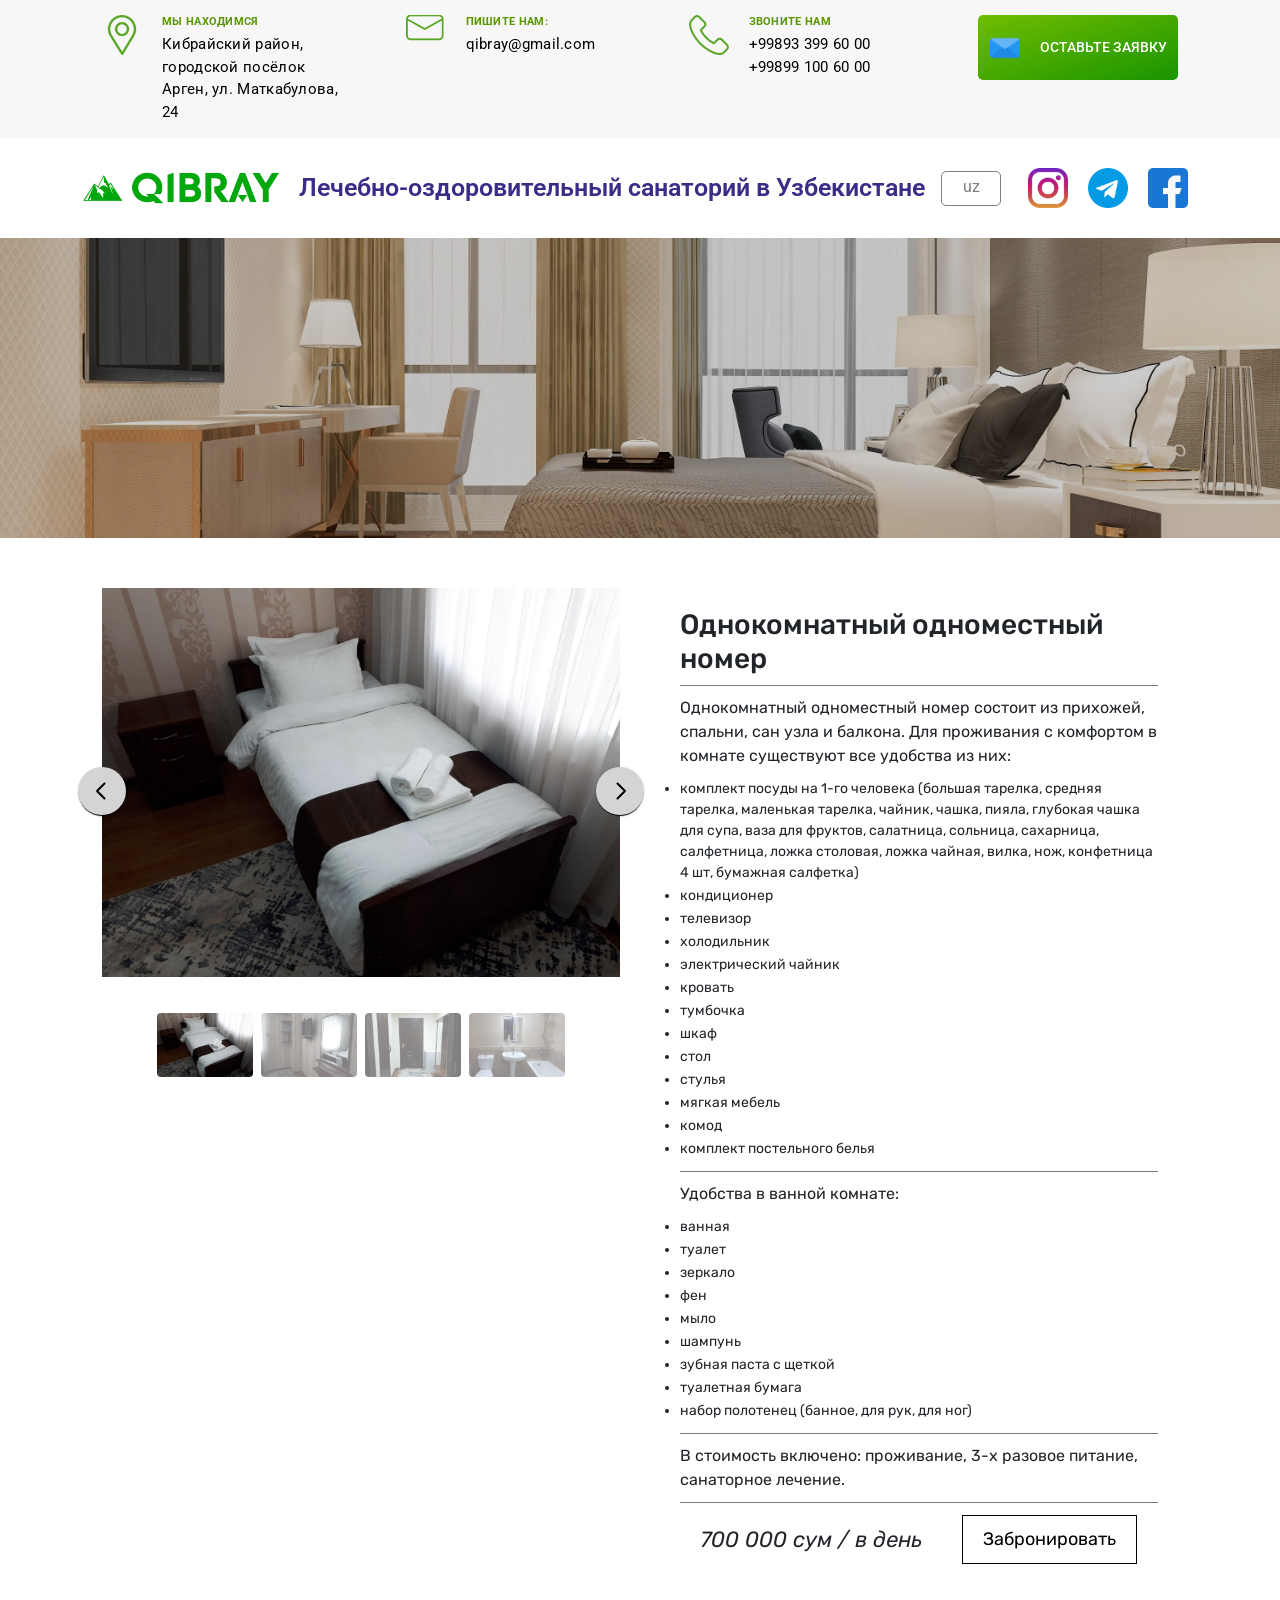
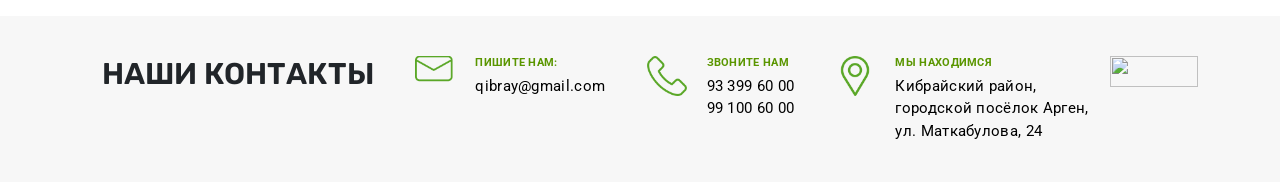
==== html/1lux.html @ 3b9d738e "initial commit" ====
<!DOCTYPE html>
<html lang="ru">

<head>
    <meta charset="UTF-8">
    <!-- <meta name="theme-color" content="#1e1043"> -->
    <meta name="theme-color" content="#201F1F">
    <meta name="msapplication-navbutton-color" content="#201F1F">
    <meta name="apple-mobile-web-app-status-bar-style" content="#201F1F">
    <meta name="viewport" content="width=device-width, initial-scale=1.0">
    <meta content="QIBRAy, Санаторий">
    <link rel="shortcut icon" href="img/logotitle1.png" />
    <title>Номера санатория</title>
    <!-- ===========CCЫЛКИ================= -->
    <script src="https://cdn.jsdelivr.net/npm/js-cookie@2/src/js.cookie.min.js"></script>
    <link href="https://cdn.jsdelivr.net/npm/bootstrap@5.0.2/dist/css/bootstrap.min.css" rel="stylesheet"
        integrity="sha384-EVSTQN3/azprG1Anm3QDgpJLIm9Nao0Yz1ztcQTwFspd3yD65VohhpuuCOmLASjC" crossorigin="anonymous">
    <link rel="stylesheet" href="https://unpkg.com/swiper/swiper-bundle.css" />
    <link rel="stylesheet" href="https://unpkg.com/swiper/swiper-bundle.min.css" />

    <script src="https://unpkg.com/swiper/swiper-bundle.js"></script>
    <script src="https://unpkg.com/swiper/swiper-bundle.min.js"></script>
    <!-- ===========ШРИФТЫ================= -->
    <link rel="preconnect" href="https://fonts.googleapis.com">
    <link rel="preconnect" href="https://fonts.gstatic.com" crossorigin>
    <link href="https://fonts.googleapis.com/css2?family=Roboto:wght@500&display=swap" rel="stylesheet">
    <!-- font-family: 'Roboto', sans-serif; -->
    <link rel="preconnect" href="https://fonts.googleapis.com">
    <link rel="preconnect" href="https://fonts.gstatic.com" crossorigin>
    <link href="https://fonts.googleapis.com/css2?family=Lobster&display=swap" rel="stylesheet">
    <!-- font-family: 'Lobster', cursive; -->
    <link rel="preconnect" href="https://fonts.googleapis.com">
    <link rel="preconnect" href="https://fonts.gstatic.com" crossorigin>
    <link href="https://fonts.googleapis.com/css2?family=Source+Sans+Pro:wght@600&display=swap" rel="stylesheet">
    <!-- font-family: 'Source Sans Pro', sans-serif; -->
    <link rel="preconnect" href="https://fonts.googleapis.com">
    <link rel="preconnect" href="https://fonts.gstatic.com" crossorigin>
    <link href="https://fonts.googleapis.com/css2?family=Rubik:wght@400&display=swap" rel="stylesheet">
    <!-- font-family: 'Rubik', sans-serif; -->
    <link rel="preconnect" href="https://fonts.googleapis.com">
    <link rel="preconnect" href="https://fonts.gstatic.com" crossorigin>
    <link href="https://fonts.googleapis.com/css2?family=Montserrat:wght@300;400;500;600;700;800;900&display=swap"
        rel="stylesheet">
    <!-- font-family: 'Montserrat', sans-serif; -->
    <!-- ============================================== -->
    <link rel="stylesheet" href="https://cdn.jsdelivr.net/npm/@fancyapps/ui/dist/fancybox.css" />

    <link rel="stylesheet" href="css/style-min.css">
    <link rel="stylesheet" href="css/menu.css">
    <!-- <link rel="stylesheet" href="css/animate.css"> -->

    <script defer src="js/jquery-3.2.1.min.js"></script>
    <script defer src="js/script.js"></script>
    <script src="https://cdn.jsdelivr.net/npm/@fancyapps/ui@4.0/dist/fancybox.umd.js"></script>

    <script src="js/wow.min.js"></script>
    <script>
        new WOW({
            mobile: false,       // default
        }).init();
    </script>
</head>

<body>

    <div class="header">
        <content>
            <input id="hamburger" class="hamburger" type="checkbox" />
            <label class="hamburger" for="hamburger">
                <i></i>
                <text>
                    <close>close</close>
                    <open>Меню</open>
                </text>
            </label>

            <div class="drawer-list">
                <ul>
                    <li><a class="social_ico" href="#"><img src="img/soc1.png" alt="">INSTAGRAM </a></li>
                    <li><a class="social_ico" href="#"><img src="img/soc2.png" alt="">TELEGRAM </a></li>
                    <li><a class="social_ico" href="#"><img src="img/soc3.png" alt="">FACEBOOK </a></li>
                </ul>
            </div>
        </content>
    </div>

    <header>
        <div class="header_info">
            <div class="container">
                <div class="hid col-3">
                    <div class="hid_icon"><img src="img/placeholder (1).png" alt=""></div>
                    <div class="hid_text">
                        <h3>МЫ НАХОДИМСЯ</h3>
                        <p>Кибрайский район, городской посёлок Арген, ул. Маткабулова, 24
                        </p>
                    </div>
                </div>
                <div class="hid col-3">
                    <div class="hid_icon"><img src="img/letter.png" alt=""></div>
                    <div class="hid_text">
                        <h3>
                            ПИШИТЕ НАМ:</h3>
                        <p>qibray@gmail.com
                        </p>
                    </div>
                </div>
                <div class="hid col-3">
                    <div class="hid_icon"><img src="img/telephone.png" alt=""></div>
                    <div class="hid_text">
                        <h3>звоните НАМ</h3>

                        <p>
                            +99893 399 60 00 <br>
                            +99899 100 60 00
                        </p>
                    </div>
                </div>
                <div class="hid col-3">
                    <a href="#about">
                        <div class="hid_icon"><img src="img/email.png" alt=""></div>
                        <h3>Оставьте заявку</h3>
                    </a>
                </div>

            </div>
        </div>
        <nav class="header_nav">
            <div class="container">
                <div class="logo"><img src="img/logo.png" alt=""></div>
                <h3 class="menu_h3">Лечебно-оздоровительный санаторий в Узбекистане</h3>
                <a href="#" class="lang">uz</a>
                <div class="nav_media">
                    <a href="#" class="nav_icon"><img src="img/soc1.png" alt=""></a>
                    <a href="#" class="nav_icon"><img src="img/soc2.png" alt=""></a>
                    <a href="#" class="nav_icon"><img src="img/soc3.png" alt=""></a>
                </div>
            </div>


            <!-- <div class="social-media">
                    <a class="social" href="#"><img title="INSTAGRAM" src="img/soc1.png" alt=""></a>
                    <a class="social" href="#"><img title="FACEBOOK" src="img/soc2.png" alt=""></a>
                    <a class="social" href="#"><img title="TELEGRAM" src="img/soc3.png" alt=""></a>
                </div> -->


        </nav>

    </header>
    <main>
        <section>
            <div class="nomera_banner" style="background: url(img/nomera_banner.jpg) 50% 50% / cover;"></div>
        </section>

        <section class="nomera">
            <div class="container">
                <div class="nomer">
                    <div class="nomer_carousel" style="position:sticky; top: 20px;">
                        <div id="mainCarousel" class="carousel w-10/12 max-w-5xl mx-auto">
                            <div class="carousel__slide" data-src="img/1plux.png" data-fancybox="gallery"
                                data-caption="">
                                <img src="img/1plux.png" />
                            </div>
                            <div class="carousel__slide" data-src="img/2plux.jpg" data-fancybox="gallery"
                                data-caption="">
                                <img src="img/2plux.jpg" />
                            </div>
                            <div class="carousel__slide" data-src="img/3plux.jpg" data-fancybox="gallery"
                                data-caption="">
                                <img src="img/3plux.jpg" />
                            </div>
                            <div class="carousel__slide" data-src="img/4plux.jpg" data-fancybox="gallery"
                                data-caption="">
                                <img src="img/4plux.jpg" />
                            </div>
                        </div>

                        <div id="thumbCarousel" class="carousel max-w-xl mx-auto">
                            <div class="carousel__slide">
                                <img class="panzoom__content" src="img/1plux.png" />
                            </div>
                            <div class="carousel__slide">
                                <img class="panzoom__content" src="img/2plux.jpg" />
                            </div>
                            <div class="carousel__slide">
                                <img class="panzoom__content" src="img/3plux.jpg" />
                            </div>
                            <div class="carousel__slide">
                                <img class="panzoom__content" src="img/4plux.jpg" />
                            </div>
                        </div>
                    </div>
                    <div class="nomer_text">
                        <h3>Однокомнатный одноместный номер</h3>
                        <div class="nomer_line"></div>
                        <p>Однокомнатный одноместный номер состоит из прихожей, спальни, сан узла и балкона.
                            Для проживания с комфортом в комнате существуют все удобства из них:</p>
                        <ul>
                            <li>комплект посуды на 1-го человека (большая тарелка, средняя тарелка, маленькая тарелка,
                                чайник, чашка, пияла, глубокая чашка для супа, ваза для фруктов, салатница, сольница,
                                сахарница, салфетница, ложка столовая, ложка чайная, вилка, нож, конфетница 4 шт,
                                бумажная салфетка)</li>
                            <li>кондиционер</li>
                            <li>телевизор </li>
                            <li>холодильник </li>
                            <li>электрический чайник </li>
                            <li>кровать</li>
                            <li>тумбочка</li>
                            <li>шкаф </li>
                            <li>стол</li>
                            <li>стулья</li>
                            <li>мягкая мебель</li>
                            <li>комод</li>
                            <li>комплект постельного белья</li>
                        </ul>
                        <div class="nomer_line"></div>
                        <p>Удобства в ванной комнате:</p>
                        <ul>
                            <li>ванная </li>
                            <li>туалет </li>
                            <li>зеркало </li>
                            <li>фен</li>
                            <li>мыло </li>
                            <li>шампунь </li>
                            <li>зубная паста с щеткой</li>
                            <li>туалетная бумага </li>
                            <li>набор полотенец (банное, для рук, для ног)</li>
                        </ul>
                        <div class="nomer_line"></div>
                        <p>В стоимость включено: проживание, 3-х разовое питание, санаторное лечение.</p>
                        <div class="nomer_line"></div>

                        <div class="price">
                            <div class="price_list">700 000 сум / в день</div>
                            <div class="reserve">
                                <a href="#" class="btn_reserve">Забронировать</a>
                            </div>
                        </div>
                    </div>
                </div>


            </div>
        </section>


        <div class="footer_info">
            <div class="container">
                <div class="hid ">
                    <h2>НАШИ
                        КОНТАКТЫ</h2>
                </div>
                <div class="hid ">
                    <div class="hid_icon"><img src="img/letter.png" alt=""></div>
                    <div class="hid_text">
                        <h3>
                            ПИШИТЕ НАМ:</h3>
                        <p>qibray@gmail.com
                        </p>
                    </div>
                </div>
                <div class="hid ">
                    <div class="hid_icon"><img src="img/telephone.png" alt=""></div>
                    <div class="hid_text">
                        <h3>звоните НАМ</h3>

                        <p>
                            93 399 60 00 <br>
                            99 100 60 00
                        </p>
                    </div>
                </div>
                <div class="hid ">
                    <div class="hid_icon"><img src="img/placeholder (1).png" alt=""></div>
                    <div class="hid_text">
                        <h3>МЫ НАХОДИМСЯ</h3>
                        <p>Кибрайский район, <br> городской посёлок Арген, <br> ул. Маткабулова, 24
                        </p>
                    </div>
                </div>
                <!--LiveInternet counter--><a href="https://www.liveinternet.ru/click" target="_blank"><img
                        id="licnt54A3" width="88" height="31" style="border:0"
                        title="LiveInternet: показано число просмотров за 24 часа, посетителей за 24 часа и за сегодня"
                        src="[data-uri]"
                        alt="" /></a>
                <script>(function (d, s) {
                        d.getElementById("licnt54A3").src =
                            "https://counter.yadro.ru/hit?t15.6;r" + escape(d.referrer) +
                            ((typeof (s) == "undefined") ? "" : ";s" + s.width + "*" + s.height + "*" +
                                (s.colorDepth ? s.colorDepth : s.pixelDepth)) + ";u" + escape(d.URL) +
                            ";h" + escape(d.title.substring(0, 150)) + ";" + Math.random()
                    })
                        (document, screen)</script>
                <!--/LiveInternet-->


            </div>
        </div>




    </main>



    <!-- ============================================== -->


    <script src="https://ajax.googleapis.com/ajax/libs/jquery/1.11.0/jquery.min.js"></script>
    <script src="js/parallax.min.js"></script>

    <script src="https://code.jquery.com/jquery-3.2.1.slim.min.js"
        integrity="sha384-KJ3o2DKtIkvYIK3UENzmM7KCkRr/rE9/Qpg6aAZGJwFDMVNA/GpGFF93hXpG5KkN"
        crossorigin="anonymous"></script>
    <script src="https://cdn.jsdelivr.net/npm/bootstrap@5.0.2/dist/js/bootstrap.bundle.min.js"
        integrity="sha384-MrcW6ZMFYlzcLA8Nl+NtUVF0sA7MsXsP1UyJoMp4YLEuNSfAP+JcXn/tWtIaxVXM"
        crossorigin="anonymous"></script>



</body>

</html>
</body>

</html>
---- html/css/style-min.css ----
*{margin:0;padding:0;-webkit-box-sizing:border-box!important;box-sizing:border-box!important}html::-webkit-scrollbar{width:7px;background-color:#000}html::-webkit-scrollbar-thumb{border-radius:10px;background-color:#fff}h1,h2,h3,h4,h5,p{margin-bottom:0}body{background-attachment:fixed}.parallax-window{background:0 0}.hamburger,.menu{color:#000!important}.hamburger__label::before{background:#000!important}.bg-light,.navbar-light{background:0 0!important}.menu__link:hover{color:#ffe600;text-decoration:none}.header{display:none}header .header_info{padding:15px 0;background:rgba(206,206,206,.171)}header .header_info .container{display:-webkit-box;display:-ms-flexbox;display:flex;-webkit-box-pack:justify;-ms-flex-pack:justify;justify-content:space-between;-webkit-box-align:start;-ms-flex-align:start;align-items:flex-start}header .header_info .container .hid{-webkit-box-align:start;-ms-flex-align:start;align-items:flex-start;padding:0 20px}header .header_info .container .hid .hid_icon,header .header_info .container .hid a .hid_icon{margin-right:20px}header .header_info .container .hid .hid_icon img{width:40px;height:40px}header .header_info .container .hid,header .header_info .container .hid .hid_text,header .header_info .container .hid a{display:-webkit-box;display:-ms-flexbox;display:flex;-webkit-box-pack:center;-ms-flex-pack:center;justify-content:center}header .header_info .container .hid .hid_text{-webkit-box-align:start;-ms-flex-align:start;align-items:flex-start;-webkit-box-orient:vertical;-webkit-box-direction:normal;-ms-flex-direction:column;flex-direction:column}header .header_info .container .hid .hid_text h3{font-family:'Roboto',sans-serif;color:#5a9600;letter-spacing:.3px;text-transform:uppercase;font-size:11px;font-weight:700;margin-bottom:5px}header .header_info .container .hid .hid_text p{font-family:'Roboto',sans-serif;color:#000;letter-spacing:.3px;font-size:15px;font-weight:400}header .header_info .container .hid a{height:65px;width:200px;background:-webkit-gradient(linear,left top,right bottom,from(#71bd00),to(#199400));background:-o-linear-gradient(top left,#71bd00 0,#199400 100%);background:linear-gradient(to bottom right,#71bd00 0,#199400 100%);text-decoration:none;border-radius:5px;-webkit-box-align:center;-ms-flex-align:center;align-items:center}.footer_info .container .hid a .hid_icon img,header .header_info .container .hid a .hid_icon img{width:30px;height:30px}.footer_info .container .hid a h3,header .header_info .container .hid a h3{font-size:14px;color:#fff;font-family:'Roboto',sans-serif;text-transform:uppercase}.numbers .container .numbers_div .num_left .num_item .num_body a:hover,header .header_info .container .hid a:hover{background:-webkit-gradient(linear,left top,right bottom,from(#199400),to(#71bd00));background:-o-linear-gradient(top left,#199400 0,#71bd00 100%);background:linear-gradient(to bottom right,#199400 0,#71bd00 100%)}header .header_info .container .hid:last-child{display:-webkit-box;display:-ms-flexbox;display:flex;-webkit-box-pack:end;-ms-flex-pack:end;justify-content:flex-end;-webkit-box-align:center;-ms-flex-align:center;align-items:center}header .header_nav{padding:10px;width:100%}header .header_nav .container{display:-webkit-box;display:-ms-flexbox;display:flex;-webkit-box-pack:justify;-ms-flex-pack:justify;justify-content:space-between;-webkit-box-align:center;-ms-flex-align:center;align-items:center;-ms-flex-wrap:wrap;flex-wrap:wrap}header .header_nav .container .lang{text-decoration:none;width:60px;padding-bottom:2px;height:35px;text-align:center;border:1px #7f7f7f solid;border-radius:5px;color:#7f7f7f;font-family:'Roboto',sans-serif;font-size:16px;-webkit-transition:.3s;-o-transition:.3s;transition:.3s}header .header_nav .container .lang:hover{background:#7f7f7f;color:#fff}header .header_nav .container .lang,header .header_nav .logo,header .header_nav .nav_media{display:-webkit-box;display:-ms-flexbox;display:flex;-webkit-box-pack:center;-ms-flex-pack:center;justify-content:center;-webkit-box-align:center;-ms-flex-align:center;align-items:center}header .header_nav .logo img{width:200px;height:80px}header .header_nav h3{font-family:'Roboto',sans-serif;font-weight:600;font-size:25px;color:#392d88;text-align:center}header .header_nav .nav_media .nav_icon{margin-left:10px;margin-right:10px}header .header_nav .nav_media .nav_icon img{width:40px!important;height:40px!important}header .header_nav .social-media{margin-right:80px}header .header_nav .social-media .social img{width:40px;height:40px;margin-left:10px;margin-right:10px}.line1{width:100px;height:10px;background:#fff;margin-bottom:20px}.body1,.body1 .body1_left .body1_dark{display:-webkit-box;display:-ms-flexbox;display:flex}.body1,.body1 .body1_left{-ms-flex-wrap:wrap;flex-wrap:wrap}.body1{-webkit-box-align:center;-ms-flex-align:center;align-items:center;height:500px}.body1 .body1_left{background:url(../img/oziel-gomez-b7TDOdBVewY-unsplash-min-scaled.jpg) 0 0/cover no-repeat;width:50%;height:100%}.body1,.body1 .body1_left .body1_dark,.body1 .body1_left .body1_info{-webkit-box-pack:center;-ms-flex-pack:center;justify-content:center}.body1 .body1_left .body1_dark{background:rgba(0,87,19,.377);-webkit-box-align:start;-ms-flex-align:start;align-items:flex-start;-webkit-box-orient:vertical;-webkit-box-direction:normal;-ms-flex-direction:column;flex-direction:column;padding:30px;width:100%;height:100%}.body1 .body1_left h1{font-family:'Lobster',cursive;font-size:30px;margin-bottom:20px;color:#fff}.body1 .body1_left .body1_info{margin-bottom:20px}.body1 .body1_left .body1_info img{width:35px;height:35px;margin-right:10px}.body1 .body1_left .body1_info a,.body1 .body1_left .body1_info h3{text-decoration:none;color:#fff;font-size:18px;font-weight:700}.body1 .body1_left .body1_info a:hover{color:#ffe600}.body1 .body1_right{height:100%;width:50%;background:url(../img/photo_2021-06-19_11-27-28.jpg) 50% 50%/cover}.plus{height:200px;background:rgba(38,133,0,.356)}.body1 .body1_left .body1_info,.slider .container-fluid,.swiper-container .swiper-wrapper{display:-webkit-box;display:-ms-flexbox;display:flex;-webkit-box-align:center;-ms-flex-align:center;align-items:center}.slider .container-fluid{position:relative;-webkit-box-pack:center;-ms-flex-pack:center;justify-content:center}.plus,.swiper-container{width:100%}.swiper-container .swiper-wrapper{-webkit-box-pack:justify;-ms-flex-pack:justify;justify-content:space-between}.swiper-container .swiper-wrapper .swiper-slide{overflow:visible;max-height:560px;min-height:560px;position:relative;z-index:3;width:100%;padding:25px 80px;-webkit-box-sizing:border-box;box-sizing:border-box}.swiper-container .swiper-wrapper .swiper-slide .slide-img img{max-width:508px;max-height:508px}.swiper-container,.swiper-container .swiper-wrapper .swiper-slide,.swiper-container .swiper-wrapper .swiper-slide .slide-text,.swiper-container .swiper-wrapper .swiper-slide .slide-text a{display:-webkit-box;display:-ms-flexbox;display:flex;-webkit-box-pack:center;-ms-flex-pack:center;justify-content:center;-webkit-box-align:center;-ms-flex-align:center;align-items:center}.swiper-container .swiper-wrapper .swiper-slide .slide-text{position:relative;z-index:3;-webkit-box-orient:vertical;-webkit-box-direction:normal;-ms-flex-direction:column;flex-direction:column;font-family:'Montserrat',sans-serif;width:60%}.swiper-container .swiper-wrapper .swiper-slide .slide-text h4{font-style:normal;font-weight:600;font-size:45px;line-height:43px;color:#fff;text-align:center}.swiper-container .swiper-wrapper .swiper-slide .slide-text p{margin-top:20px;font-style:normal;font-weight:400;font-size:18px;line-height:30px;color:#fff}.swiper-container .swiper-wrapper .swiper-slide .slide-text a{margin-top:20px;width:246px;height:59px;background:#e0e0e0;font-style:normal;font-weight:700;font-size:20px;line-height:30px;color:#000;text-decoration:none;-webkit-transition:.3s;-o-transition:.3s;transition:.3s}.swiper-container .swiper-wrapper .swiper-slide .slide-text a:hover{-webkit-box-shadow:0 0 0 2px #ffcc01;box-shadow:0 0 0 2px #ffcc01}.swiper-container .swiper-wrapper .swiper-slide:after{content:'';position:absolute;top:0;left:0;right:0;bottom:0;background:rgba(0,0,0,.2);z-index:2}.slider{padding:0;position:relative}.ss1{background:url(../img/mountains-nature-landscape-min.jpg) 50% 100%/cover}.ss2{background:url(../img/landscape-336542_1920.jpg) 50% 100%/cover}.swiper-button-next,.swiper-button-prev{top:275px;position:absolute;width:54px;height:54px;background:#ffffff00;border:2px solid #fff;border-radius:50%;-webkit-box-sizing:border-box;box-sizing:border-box;-webkit-box-shadow:2px 2px 4px rgba(0,0,0,.25);box-shadow:2px 2px 4px rgba(0,0,0,.25)}.swiper-button-prev{left:100px;padding-right:3px}.swiper-button-next img,.swiper-button-prev img{width:15px;height:25px}.swiper-button-next{right:100px;padding-left:3px}.swiper-button-next:focus,.swiper-button-prev:focus{outline:0}.left_text,.swiper-button-next::after,.swiper-button-prev::after{display:none}.left_text{-webkit-box-pack:center;-ms-flex-pack:center;justify-content:center;-webkit-box-align:center;-ms-flex-align:center;align-items:center;-webkit-box-orient:vertical;-webkit-box-direction:normal;-ms-flex-direction:column;flex-direction:column;font-family:'Montserrat',sans-serif;margin-bottom:20px}.left_text h3,.numbers .container .numbers_div .num_right h3{font-weight:700;color:#000}.health_txt p,.left_text p,.numbers .container .numbers_div .num_right p{font-weight:500;color:#000}a[data-fancybox] img{cursor:-webkit-zoom-in;cursor:zoom-in}.numbers{padding:20px 0;background:url(../img/beautiful-shot-high-white-hilltops-mountains-covered-fog.jpg) 50% 50%/cover;background-attachment:fixed}.numbers,.numbers .container .numbers_div,.numbers .container .numbers_div .num_left{display:-webkit-box;display:-ms-flexbox;display:flex;-webkit-box-pack:center;-ms-flex-pack:center;justify-content:center;-webkit-box-align:center;-ms-flex-align:center;align-items:center}.numbers .container .numbers_div{margin-bottom:70px}.numbers .container .numbers_div .num_left{z-index:333;margin-top:-150px;-ms-flex-wrap:wrap;flex-wrap:wrap}.health .health_div .num_item,.numbers .container .numbers_div .num_left .num_item{max-width:409px;min-width:350px;padding:20px;margin-left:5px;margin-right:5px;background:rgba(255,255,255,.267);border-radius:5px;margin-bottom:10px}.health .health_div .num_item img,.numbers .container .numbers_div .num_left .num_item img{border-radius:5px;width:100%;height:auto}.numbers .container .numbers_div .num_left .num_item .num_body,.numbers .container .numbers_div .num_right .nr_div .nr_icon{-webkit-box-pack:center;-ms-flex-pack:center;justify-content:center;-webkit-box-orient:vertical;-webkit-box-direction:normal;-ms-flex-direction:column;flex-direction:column}.numbers .container .numbers_div .num_left .num_item .num_body{padding:20px 20px 0;display:-webkit-box;display:-ms-flexbox;display:flex;-webkit-box-align:start;-ms-flex-align:start;align-items:flex-start;letter-spacing:-1px;font-family:'Montserrat',sans-serif}.numbers .container .numbers_div .num_left .num_item .num_body h3{text-align:left;color:#000;font-size:20px;font-weight:800;letter-spacing:.2px;margin-bottom:10px}.numbers .container .numbers_div .num_left .num_item .num_body p{font-family:'Montserrat',sans-serif;text-align:left;font-size:15px;color:#000;font-weight:600;margin-bottom:20px}.health .health_div .num_item .num_body a,.numbers .container .numbers_div .num_left .num_item .num_body a{padding:10px 30px;background:-webkit-gradient(linear,left top,right bottom,from(#71bd00),to(#199400));background:-o-linear-gradient(top left,#71bd00 0,#199400 100%);background:linear-gradient(to bottom right,#71bd00 0,#199400 100%);width:200px;text-decoration:none;color:#fff;font-family:'Montserrat',sans-serif;font-weight:700;letter-spacing:.2px;text-align:center;border-radius:5px;-webkit-transition:.5s;-o-transition:.5s;transition:.5s}.numbers .container .numbers_div .num_right{display:-webkit-box;display:-ms-flexbox;display:flex;-webkit-box-orient:vertical;-webkit-box-direction:normal;-ms-flex-direction:column;flex-direction:column;font-family:'Montserrat',sans-serif}.numbers .container .numbers_div .num_right,.numbers .container .numbers_div .num_right .nr_div,.numbers .container .numbers_div .num_right2{-webkit-box-pack:center;-ms-flex-pack:center;justify-content:center;-webkit-box-align:center;-ms-flex-align:center;align-items:center}.numbers .container .numbers_div .num_right .nr_div{margin-top:30px;width:100%;background:rgba(0,0,0,.219);border-radius:10px;padding:20px 30px;display:-webkit-box;display:-ms-flexbox;display:flex;-webkit-box-orient:vertical;-webkit-box-direction:normal;-ms-flex-direction:column;flex-direction:column}.numbers .container .numbers_div .num_right .nr_div .nr_icon{padding:20px 0}.numbers .container .numbers_div .num_right .nr_div .nr_icon img{width:60px;height:60px;margin-bottom:10px}.numbers .container .numbers_div .num_right .nr_div .nr_icon p,.numbers .container .numbers_div .num_right2 .nr_div .nr_icon p{text-align:center;color:#fff;text-transform:uppercase!important;font-family:'Montserrat',sans-serif;font-weight:700;letter-spacing:0;font-size:15px}.numbers .container .numbers_div .num_right2{padding:0 20px;display:none;font-family:'Montserrat',sans-serif}.numbers .container .numbers_div .num_right2 h3{font-size:19px;font-weight:700;color:#000}.numbers .container .numbers_div .num_right2 p{font-size:16px;font-weight:500;color:#000;text-align:center}.numbers .container .numbers_div .num_right2 .nr_div{margin-top:20px;background:rgba(0,0,0,.219);border-radius:10px;padding:5px 10px;-ms-flex-pack:distribute;justify-content:space-around;-webkit-box-orient:horizontal!important;-webkit-box-direction:normal!important;-ms-flex-direction:row!important;flex-direction:row!important;-ms-flex-wrap:wrap;flex-wrap:wrap}.health .health_div,.numbers .container .numbers_div .num_right .nr_div .nr_icon,.numbers .container .numbers_div .num_right2 .nr_div,.numbers .container .numbers_div .num_right2 .nr_div .nr_icon{display:-webkit-box;display:-ms-flexbox;display:flex;-webkit-box-align:center;-ms-flex-align:center;align-items:center}.health_txt,.numbers .container .numbers_div .num_right2,.numbers .container .numbers_div .num_right2 .nr_div .nr_icon{-webkit-box-orient:vertical;-webkit-box-direction:normal;-ms-flex-direction:column;flex-direction:column}.numbers .container .numbers_div .num_right2 .nr_div .nr_icon{width:50%;-ms-flex-pack:distribute;justify-content:space-around;padding:10px 0}.numbers .container .numbers_div .num_right2 .nr_div .nr_icon img{width:20px;height:20px;margin-bottom:10px}.numbers .container .numbers_div .num_right2 .nr_div .nr_icon p{font-size:8px}.health_txt{font-family:'Roboto',sans-serif;margin-bottom:30px;display:-webkit-box;display:-ms-flexbox;display:flex;-webkit-box-pack:center;-ms-flex-pack:center;justify-content:center;-webkit-box-align:center;-ms-flex-align:center;align-items:center}.health_txt h3{font-size:30px;color:#000;font-weight:600;letter-spacing:1px}.health_txt p{font-size:18px}.health{margin-bottom:55px}.health .health_div{-webkit-box-pack:center!important;-ms-flex-pack:center!important;justify-content:center!important;-ms-flex-wrap:wrap;flex-wrap:wrap}.galery,.health .health_div .num_item .num_body{-ms-flex-pack:center;justify-content:center;-webkit-box-orient:vertical;-webkit-box-direction:normal;-ms-flex-direction:column;flex-direction:column;font-family:'Montserrat',sans-serif}.galery,.galery .galery_div,.health .health_div .num_item .num_body{display:-webkit-box;display:-ms-flexbox;display:flex;-webkit-box-pack:center}.health .health_div .num_item .num_body{padding:20px 20px 0;-webkit-box-align:start;-ms-flex-align:start;align-items:flex-start;letter-spacing:-1px}.health .health_div .num_item .num_body h3{text-align:center;color:#000;font-size:20px;font-weight:800;letter-spacing:.2px;margin-bottom:10px}.health .health_div .num_item .num_body p{font-family:'Montserrat',sans-serif;text-align:left;font-size:15px;color:#000;font-weight:600;margin-bottom:20px}.footer_info .container .hid a:hover,.health .health_div .num_item .num_body a:hover{background:-webkit-gradient(linear,left top,right bottom,from(#199400),to(#71bd00));background:-o-linear-gradient(top left,#199400 0,#71bd00 100%);background:linear-gradient(to bottom right,#199400 0,#71bd00 100%)}.galery,.galery .galery_div{-webkit-box-align:center;-ms-flex-align:center;align-items:center}.galery{margin-bottom:50px}.galery,.galery .health_txt{width:100%}.galery .galery_div{position:relative;-ms-flex-wrap:wrap;flex-wrap:wrap;-ms-flex-pack:distribute!important;justify-content:space-around!important}.galery .gallery_div{-webkit-box-pack:center;-ms-flex-pack:center;justify-content:center}.galery .gallery_div a{max-width:200px;margin:15px;max-height:150px;padding:0;text-decoration:none;content:""}.galery .gallery_div a img{width:200px;height:150px}.galery .gallery_div,.rest,.rest .rest_div .rest_p .rest_p_right{display:-webkit-box;display:-ms-flexbox;display:flex}.galery .gallery_div,.rest,.rest .rest_div .rest_p{-webkit-box-align:center;-ms-flex-align:center;align-items:center}.rest{position:relative;background:url(../img/luxfon.com_1193.jpg) 50% 40%/cover;padding:60px 0;-webkit-box-pack:center;-ms-flex-pack:center;justify-content:center}.rest .rest_div{color:#fff;font-family:'Montserrat',sans-serif;position:relative;z-index:3}.rest .rest_div h2{font-weight:800;word-spacing:5px;letter-spacing:0;margin-bottom:60px;font-size:40px;color:#00c700}.rest .rest_div h3{font-weight:500;margin-bottom:30px}.rest .rest_div .rest_p{display:-webkit-box;display:-ms-flexbox;display:flex;-webkit-box-pack:start;-ms-flex-pack:start;justify-content:flex-start;margin-bottom:50px}.rest .rest_div .rest_p .rest_p_left{height:125px;width:1px;background:#fff;margin-right:30px}.rest .rest_div .rest_p .rest_p_right{height:100%;-webkit-box-pack:justify;-ms-flex-pack:justify;justify-content:space-between;-webkit-box-align:start;-ms-flex-align:start;align-items:flex-start;-webkit-box-orient:vertical;-webkit-box-direction:normal;-ms-flex-direction:column;flex-direction:column;font-size:20px;font-weight:500}.rest .rest_div .rest_p .rest_p_right p:first-child{margin-bottom:20px}.rest:after{content:'';position:absolute;top:0;left:0;right:0;bottom:0;background:rgba(0,0,0,.3);z-index:2}.about .about_left a,.rest_button a{padding:16px 40px;letter-spacing:1px;text-decoration:none;color:#fff;text-transform:uppercase;border-radius:10px}.rest_button a{background:rgba(0,0,0,.774);font-size:20px;-webkit-transition:.5s;-o-transition:.5s;transition:.5s}.about .about_left a:hover,.rest_button a:hover{background:0 0;border:1px #fff solid;margin-left:20px}.about{padding:50px 0;font-family:'Rubik',sans-serif}.about .container{-webkit-box-align:center;-ms-flex-align:center;align-items:center;-ms-flex-wrap:wrap;flex-wrap:wrap}.about .about_left,.about .about_right,.about .about_right form,.about .container{display:-webkit-box;display:-ms-flexbox;display:flex;-webkit-box-pack:center;-ms-flex-pack:center;justify-content:center}.about .about_left{-webkit-box-align:start;-ms-flex-align:start;align-items:flex-start;-webkit-box-orient:vertical;-webkit-box-direction:normal;-ms-flex-direction:column;flex-direction:column}.about .about_left h3{font-weight:600;margin-bottom:30px;font-size:40px}.about .about_left p{font-size:17px;margin-bottom:30px}.about .about_left a{background:rgba(0,141,12,.774);font-size:16px;-webkit-transition:.3s;-o-transition:.3s;transition:.3s}.about .about_left a:hover{border:1px #000 solid;color:#000}.about .about_right,.about .about_right form{-ms-flex-line-pack:center;align-content:center}.about .about_right form{min-width:360px;border-radius:10px;padding:40px 30px;-webkit-box-pack:justify;-ms-flex-pack:justify;justify-content:space-between;-webkit-box-orient:vertical;-webkit-box-direction:normal;-ms-flex-direction:column;flex-direction:column;background:-webkit-gradient(linear,left bottom,right top,from(rgba(0,71,6,.774)),to(rgba(0,202,17,.774)));background:-o-linear-gradient(bottom left,rgba(0,71,6,.774),rgba(0,202,17,.774));background:linear-gradient(to top right,rgba(0,71,6,.774),rgba(0,202,17,.774))}.about .about_right form h3{text-align:center;font-weight:600;margin-bottom:20px;font-size:30px;color:#fff}.about .about_right form input{border-radius:5px;padding:10px 20px;height:45px;width:100%;margin-bottom:30px;outline:0;border:0}.about .about_right form input::-webkit-input-placeholder{color:#696969;font-weight:600}.about .about_right form input::-moz-placeholder{color:#696969;font-weight:600}.about .about_right form input:-ms-input-placeholder,.about .about_right form input::-ms-input-placeholder{color:#696969;font-weight:600}.about .about_right form input::placeholder{color:#696969;font-weight:600}.about .about_right form button{border-radius:5px;height:45px;outline:0;font-weight:600;font-size:20px;background:0 0;border:1px #fff solid;color:#fff;-webkit-transition:.3s;-o-transition:.3s;transition:.3s}.about .about_right form button:hover{background:#fff;color:rgba(0,71,6,.774)}.footer_info{padding:40px 0;background:rgba(206,206,206,.171)}.footer_info .container,.footer_info .container .hid{display:-webkit-box;display:-ms-flexbox;display:flex;-webkit-box-pack:justify;-ms-flex-pack:justify;justify-content:space-between;-webkit-box-align:start;-ms-flex-align:start;align-items:flex-start}.footer_info .container .hid{-webkit-box-pack:start;-ms-flex-pack:start;justify-content:flex-start;padding:0 20px}.footer_info .container .hid h2{font-size:30px;font-family:'Rubik',sans-serif;font-weight:600}.footer_info .container .hid .hid_icon,.footer_info .container .hid a .hid_icon{margin-right:20px}.footer_info .container .hid .hid_icon img{margin:auto;width:40px;height:40px}.footer_info .container .hid .hid_text,.footer_info .container .hid a{display:-webkit-box;display:-ms-flexbox;display:flex;-webkit-box-pack:center;-ms-flex-pack:center;justify-content:center}.footer_info .container .hid .hid_text{-webkit-box-align:start;-ms-flex-align:start;align-items:flex-start;-webkit-box-orient:vertical;-webkit-box-direction:normal;-ms-flex-direction:column;flex-direction:column}.footer_info .container .hid .hid_text h3{font-family:'Roboto',sans-serif;color:#5a9600;letter-spacing:.3px;text-transform:uppercase;font-size:11px;font-weight:700;margin-bottom:5px}.footer_info .container .hid .hid_text p{font-family:'Roboto',sans-serif;color:#000;letter-spacing:.3px;font-size:15px;font-weight:400}.footer_info .container .hid a{height:65px;width:200px;background:-webkit-gradient(linear,left top,right bottom,from(#71bd00),to(#199400));background:-o-linear-gradient(top left,#71bd00 0,#199400 100%);background:linear-gradient(to bottom right,#71bd00 0,#199400 100%);text-decoration:none;border-radius:5px;-webkit-box-align:center;-ms-flex-align:center;align-items:center}.footer_info .container .hid:last-child{display:-webkit-box;display:-ms-flexbox;display:flex;-webkit-box-pack:end;-ms-flex-pack:end;justify-content:flex-end;-webkit-box-align:center;-ms-flex-align:center;align-items:center}.why{display:-webkit-box;display:-ms-flexbox;display:flex;-webkit-box-pack:start;-ms-flex-pack:start;justify-content:flex-start;-webkit-box-align:center;-ms-flex-align:center;align-items:center;-webkit-box-orient:vertical;-webkit-box-direction:normal;-ms-flex-direction:column;flex-direction:column;height:300px;background:url(../img/luxfon.com_1193.jpg) 50% 40%/cover;font-family:'Montserrat',sans-serif;color:#fff}.why .why_bg{padding:50px 0 0;width:100%;height:100%;background:rgba(0,0,0,.335)}.nomera_banner{width:100%;height:300px;-webkit-filter:brightness(.8);filter:brightness(.8)}.nomera{padding:50px 0}.nomera .nomer_line{width:100%;border-bottom:1px solid #797979;margin:10px 0}.nomera .container .nomer{display:-webkit-box;display:-ms-flexbox;display:flex;-webkit-box-align:start;-ms-flex-align:start;align-items:flex-start;-ms-flex-wrap:wrap;flex-wrap:wrap}.nomera .container .nomer .nomer_carousel{width:50%;padding:0 20px;margin-bottom:30px}.nomera .container .nomer .nomer_text,.nomera .container .nomer .nomer_text .price .reserve .btn_reserve{display:-webkit-box;display:-ms-flexbox;display:flex;-webkit-box-pack:center;-ms-flex-pack:center;justify-content:center}.nomera .container .nomer .nomer_text{width:50%;padding:20px 40px 0;-webkit-box-orient:vertical;-webkit-box-direction:normal;-ms-flex-direction:column;flex-direction:column;-webkit-box-align:start;-ms-flex-align:start;align-items:flex-start;font-family:'Rubik',sans-serif}.nomera .container .nomer .nomer_text ul{margin-top:10px}.nomera .container .nomer .nomer_text li{margin-bottom:2px;list-style-type:disc;font-size:14px}.nomera .container .nomer .nomer_text .price{width:100%;display:-webkit-box;display:-ms-flexbox;display:flex}.nomera .container .nomer .nomer_text .price .price_list{padding:10px 20px;font-size:22px;font-style:italic;margin-right:20px}.nomera .container .nomer .nomer_text .price .reserve{display:-webkit-box;display:-ms-flexbox;display:flex;padding:2px 0}.nomera .container .nomer .nomer_text .price .reserve .btn_reserve{padding:10px 20px;font-size:18px;-webkit-box-align:center;-ms-flex-align:center;align-items:center;text-decoration:none;color:#000;background:#fff;border:1px solid #000;-webkit-transition:.3s;-o-transition:.3s;transition:.3s}.nomera .container .nomer .nomer_text .price .reserve .btn_reserve:hover{background:#000;color:#fff}#mainCarousel{width:100%;margin:0 auto 1rem;--carousel-button-color: #000000;--carousel-button-bg: #d4d4d4;--carousel-button-shadow: 0 2px 1px -1px rgb(0 0 0%),
        0 1px 1px 0 rgb(0 0 0 / 14%), 0 1px 3px 0 rgb(0 0 0 / 12%);--carousel-button-svg-width: 20px;--carousel-button-svg-height: 20px;--carousel-button-svg-stroke-width: 2.5}#mainCarousel .carousel__slide{width:100%;padding:0}#mainCarousel .carousel__slide img{width:100%;max-height:405px;-o-object-fit:cover;object-fit:cover}#mainCarousel .carousel__button.is-prev{left:-1.5rem}#mainCarousel .carousel__button.is-next{right:-1.5rem}#mainCarousel .carousel__button:focus{outline:0;-webkit-box-shadow:0 0 0 4px #fff;box-shadow:0 0 0 4px #fff}#thumbCarousel .carousel__slide{opacity:.5;padding:0;margin:.25rem;width:96px;height:64px}#thumbCarousel .carousel__slide img{width:100%;height:100%;-o-object-fit:cover;object-fit:cover;border-radius:4px}#thumbCarousel .carousel__slide.is-nav-selected{opacity:1}@media (max-width:1399px){.numbers_div{display:-webkit-box;display:-ms-flexbox;display:flex;-webkit-box-pack:center;-ms-flex-pack:center;justify-content:center;-webkit-box-align:center;-ms-flex-align:center;align-items:center;-webkit-box-orient:vertical;-webkit-box-direction:normal;-ms-flex-direction:column;flex-direction:column}.num_left{width:100%;margin-top:0!important}.num_right{display:none!important}.num_right2{display:-webkit-box!important;display:-ms-flexbox!important;display:flex!important}.health_txt,.left_text{display:-webkit-box;display:-ms-flexbox;display:flex}.health_txt{-webkit-box-pack:center;-ms-flex-pack:center;justify-content:center;-webkit-box-align:center;-ms-flex-align:center;align-items:center;-webkit-box-orient:vertical;-webkit-box-direction:normal;-ms-flex-direction:column;flex-direction:column}.health_txt p{text-align:center}.numbers_div{margin-bottom:20px!important}}@media (max-width:1199px){.nomera .container .nomer .nomer_carousel{width:100%;position:relative!important}.nomera .container .nomer .nomer_text{width:100%}.about{padding:20px 0!important}.about .container{-webkit-box-orient:vertical;-webkit-box-direction:normal;-ms-flex-direction:column;flex-direction:column}.about .container .about_left{display:-webkit-box;display:-ms-flexbox;display:flex;-webkit-box-pack:center;-ms-flex-pack:center;justify-content:center;-webkit-box-align:center;-ms-flex-align:center;align-items:center;margin-bottom:20px;width:100%!important;padding:0 10px}.about .container .about_left h3{font-size:25px!important;margin-bottom:20px!important}.about .container .about_left p{width:100%;text-align:center}header .header_nav .container{display:-webkit-box!important;display:-ms-flexbox!important;display:flex!important;-ms-flex-pack:distribute!important;justify-content:space-around!important;-webkit-box-align:center!important;-ms-flex-align:center!important;align-items:center!important;-webkit-box-orient:vertical!important;-webkit-box-direction:normal!important;-ms-flex-direction:column!important;flex-direction:column!important}.menu_h3,.nav_media{margin-bottom:30px!important}.swiper-button-next{right:20px!important}.swiper-button-prev{left:20px!important}}@media (max-width:1175px){.slide-text{width:100%!important}.slide-text h4{width:100%;font-size:20px!important}.swiper-button-next,.swiper-button-prev{display:none!important}.swiper-slide{overflow:visible;max-height:300px!important;min-height:300px!important;-webkit-box-align:center!important;-ms-flex-align:center!important;align-items:center!important;padding:10px 20px!important}}@media (max-width:991px){.footer_info{padding:20px 0}.footer_info .container,.footer_info .container .hid{display:-webkit-box;display:-ms-flexbox;display:flex;-webkit-box-orient:vertical;-webkit-box-direction:normal;-ms-flex-direction:column;flex-direction:column}.footer_info .container{-webkit-box-pack:justify;-ms-flex-pack:justify;justify-content:space-between;-webkit-box-align:center;-ms-flex-align:center;align-items:center}.footer_info .container .hid{-webkit-box-pack:center!important;-ms-flex-pack:center!important;justify-content:center!important;padding:0 20px;margin-bottom:20px}.footer_info .container .hid h2{font-size:30px;font-family:'Rubik',sans-serif;font-weight:600}.footer_info .container .hid .hid_icon{margin-right:0!important;margin-bottom:10px!important}.footer_info .container .hid,.footer_info .container .hid .hid_text{-webkit-box-align:center!important;-ms-flex-align:center!important;align-items:center!important}.footer_info .container .hid .hid_text h3,.footer_info .container .hid .hid_text p{text-align:center!important}}@media (max-width:768px){header .header_info{display:none}.nomera{padding:30px 0!important}.nomer_text .price{display:-webkit-box;display:-ms-flexbox;display:flex;-webkit-box-orient:vertical;-webkit-box-direction:normal;-ms-flex-direction:column;flex-direction:column;-webkit-box-align:center;-ms-flex-align:center;align-items:center}}@media (max-width:600px){.header{display:block}.rest .rest_div .rest_p .rest_p_left{display:none}.rest .rest_div .rest_p .rest_p_right{margin:0 auto;width:90%}.rest .rest_div .rest_p .rest_p_right p{text-align:center!important;margin:0 auto}.gallery_div a{width:160px;height:120px;margin:10px!important}.gallery_div a img{width:160px!important;height:120px!important}.galery_div .galery_item img{width:150px!important;height:100px!important}.galery a{padding:10px 20px;font-weight:600;font-size:15px!important}.health,.health_txt{margin-bottom:20px!important}.health_txt{font-family:'Montserrat',sans-serif}.health_txt h3{font-size:19px;font-weight:800}.health_txt p{text-align:center;font-weight:600}header .header_nav .container{display:-webkit-box!important;display:-ms-flexbox!important;display:flex!important;-webkit-box-pack:justify!important;-ms-flex-pack:justify!important;justify-content:space-between!important;-webkit-box-align:center!important;-ms-flex-align:center!important;align-items:center!important;-webkit-box-orient:horizontal!important;-webkit-box-direction:normal!important;-ms-flex-direction:row!important;flex-direction:row!important;width:90%;margin-left:0}.menu_h3,.nav_media{margin-bottom:5px!important}.logo{display:-webkit-box;display:-ms-flexbox;display:flex;-webkit-box-pack:center;-ms-flex-pack:center;justify-content:center;-webkit-box-align:center;-ms-flex-align:center;align-items:center}.logo img{width:100px!important;height:40px!important}.header_nav,.header_nav .container{display:-webkit-box!important;display:-ms-flexbox!important;display:flex!important;-webkit-box-pack:start!important;-ms-flex-pack:start!important;justify-content:flex-start!important}.header_nav .container{-webkit-box-pack:center!important;-ms-flex-pack:center!important;justify-content:center!important;-webkit-box-orient:horizontal!important;-webkit-box-direction:normal!important;-ms-flex-direction:row!important;flex-direction:row!important}.header_nav .container .menu_h3{display:none!important}.header_nav .container .nav_media a img{width:20px!important;height:20px!important}.health_div{padding:0 30px!important}.num_item{max-width:180px!important;padding:10px!important}.num_item .num_body{padding:10px 5px 5px!important}.num_item .num_body h3{text-align:center!important;color:#000;font-size:20px;font-weight:800;letter-spacing:.2px;margin-bottom:10px}.num_item .num_body p{font-size:10px!important;letter-spacing:.1px!important}.num_item .num_body a{padding:5px 10px!important;font-size:15px!important}.rest .rest_div h2{font-size:30px;text-align:center;margin-bottom:10px!important;color:#199700}.rest .rest_div h3{font-size:17px;text-align:center;margin-bottom:30px!important}.health_txt p,.rest_p_right p{font-size:14px}.rest_button{display:-webkit-box;display:-ms-flexbox;display:flex;-webkit-box-pack:center;-ms-flex-pack:center;justify-content:center}.rest_button a{font-size:15px}}@media (max-width:500px){.nomera .container .nomer .nomer_text{padding:20px 30px}}
/*# sourceMappingURL=style-min.css.map */
---- html/css/menu.css ----
html {
  font-family: 'Nunito', sans-serif;
}

open,
close {
  font-family: 'Nunito', sans-serif;
  color: black;
}

ul {
  list-style: none;
  margin: 0;
  padding: 0;
}

.features {
  font-family: 'Nunito', sans-serif;
  font-size: 1rem;
  text-transform: uppercase;
}

.features li {
  width: 100%;
  text-align: center;
  padding: 0.25em;
}

.drawer-list {
  position: fixed;
  right: 0;
  top: 0;
  height: 100vh;
  width: 100vw;
  z-index: 9997;
  -webkit-transform: translate(100vw, 0);
  transform: translate(100vw, 0);
  /* ie workaround */
  -ms-transform: translatex(-100vw);
  -webkit-box-sizing: border-box;
  box-sizing: border-box;
  pointer-events: none;
  padding-top: 125px;
  -webkit-transition: width 475ms ease-out, border-radius 0.8s 0.1s ease, -webkit-transform 450ms ease;
  transition: width 475ms ease-out, border-radius 0.8s 0.1s ease, -webkit-transform 450ms ease;
  -o-transition: width 475ms ease-out, transform 450ms ease, border-radius 0.8s 0.1s ease;
  transition: width 475ms ease-out, transform 450ms ease, border-radius 0.8s 0.1s ease;
  transition: width 475ms ease-out, transform 450ms ease, border-radius 0.8s 0.1s ease, -webkit-transform 450ms ease;
  border-bottom-left-radius: 100vw;
  background-color: #3d88ce;
  background-color: #00000057;
}

.drawer-list ul {
  height: 100%;
  width: 100%;
  margin: 0;
  padding: 0;
  overflow: auto;
  overflow-x: hidden;
  pointer-events: auto;
}

.drawer-list li {

  list-style: none;
  text-transform: uppercase;
  pointer-events: auto;
  white-space: nowrap;
  -webkit-box-sizing: border-box;
  box-sizing: border-box;
  -webkit-transform: translatex(100vw);
  transform: translatex(100vw);
  /* ie workaround */
  -ms-transform: translatex(-100vw);
  font-family: 'Nunito', sans-serif;

}

.drawer-list li:last-child {
  margin-bottom: 2em;
}

.drawer-list li a {
  text-decoration: none;
  color: #FEFEFE;
  text-align: center;
  display: block;
  padding: 1rem;
  font-size: 20px;
}

.drawer-list li a:hover {
  cursor: pointer;
  background-color: #88c2f8;
  background-color: #34393f94;
}

input.hamburger {
  display: none;
}

input.hamburger:checked~.drawer-list {
  -webkit-transform: translatex(0);
  -ms-transform: translatex(0);
  transform: translatex(0);
  border-bottom-left-radius: 0;
}

input.hamburger:checked~.drawer-list li {
  -webkit-transform: translatex(0);
  -ms-transform: translatex(0);
  transform: translatex(0);
}

input.hamburger:checked~.drawer-list li:nth-child(1) {
  -webkit-transition: -webkit-transform 1s 0.08s cubic-bezier(0.29, 1.4, 0.44, 0.96);
  transition: -webkit-transform 1s 0.08s cubic-bezier(0.29, 1.4, 0.44, 0.96);
  -o-transition: transform 1s 0.08s cubic-bezier(0.29, 1.4, 0.44, 0.96);
  transition: transform 1s 0.08s cubic-bezier(0.29, 1.4, 0.44, 0.96);
  transition: transform 1s 0.08s cubic-bezier(0.29, 1.4, 0.44, 0.96), -webkit-transform 1s 0.08s cubic-bezier(0.29, 1.4, 0.44, 0.96);
}

input.hamburger:checked~.drawer-list li:nth-child(2) {
  -webkit-transition: -webkit-transform 1s 0.16s cubic-bezier(0.29, 1.4, 0.44, 0.96);
  transition: -webkit-transform 1s 0.16s cubic-bezier(0.29, 1.4, 0.44, 0.96);
  -o-transition: transform 1s 0.16s cubic-bezier(0.29, 1.4, 0.44, 0.96);
  transition: transform 1s 0.16s cubic-bezier(0.29, 1.4, 0.44, 0.96);
  transition: transform 1s 0.16s cubic-bezier(0.29, 1.4, 0.44, 0.96), -webkit-transform 1s 0.16s cubic-bezier(0.29, 1.4, 0.44, 0.96);
}

input.hamburger:checked~.drawer-list li:nth-child(3) {
  -webkit-transition: -webkit-transform 1s 0.24s cubic-bezier(0.29, 1.4, 0.44, 0.96);
  transition: -webkit-transform 1s 0.24s cubic-bezier(0.29, 1.4, 0.44, 0.96);
  -o-transition: transform 1s 0.24s cubic-bezier(0.29, 1.4, 0.44, 0.96);
  transition: transform 1s 0.24s cubic-bezier(0.29, 1.4, 0.44, 0.96);
  transition: transform 1s 0.24s cubic-bezier(0.29, 1.4, 0.44, 0.96), -webkit-transform 1s 0.24s cubic-bezier(0.29, 1.4, 0.44, 0.96);
}

input.hamburger:checked~.drawer-list li:nth-child(4) {
  -webkit-transition: -webkit-transform 1s 0.32s cubic-bezier(0.29, 1.4, 0.44, 0.96);
  transition: -webkit-transform 1s 0.32s cubic-bezier(0.29, 1.4, 0.44, 0.96);
  -o-transition: transform 1s 0.32s cubic-bezier(0.29, 1.4, 0.44, 0.96);
  transition: transform 1s 0.32s cubic-bezier(0.29, 1.4, 0.44, 0.96);
  transition: transform 1s 0.32s cubic-bezier(0.29, 1.4, 0.44, 0.96), -webkit-transform 1s 0.32s cubic-bezier(0.29, 1.4, 0.44, 0.96);
}

input.hamburger:checked~.drawer-list li:nth-child(5) {
  -webkit-transition: -webkit-transform 1s 0.4s cubic-bezier(0.29, 1.4, 0.44, 0.96);
  transition: -webkit-transform 1s 0.4s cubic-bezier(0.29, 1.4, 0.44, 0.96);
  -o-transition: transform 1s 0.4s cubic-bezier(0.29, 1.4, 0.44, 0.96);
  transition: transform 1s 0.4s cubic-bezier(0.29, 1.4, 0.44, 0.96);
  transition: transform 1s 0.4s cubic-bezier(0.29, 1.4, 0.44, 0.96), -webkit-transform 1s 0.4s cubic-bezier(0.29, 1.4, 0.44, 0.96);
}

input.hamburger:checked~.drawer-list li:nth-child(6) {
  -webkit-transition: -webkit-transform 1s 0.48s cubic-bezier(0.29, 1.4, 0.44, 0.96);
  transition: -webkit-transform 1s 0.48s cubic-bezier(0.29, 1.4, 0.44, 0.96);
  -o-transition: transform 1s 0.48s cubic-bezier(0.29, 1.4, 0.44, 0.96);
  transition: transform 1s 0.48s cubic-bezier(0.29, 1.4, 0.44, 0.96);
  transition: transform 1s 0.48s cubic-bezier(0.29, 1.4, 0.44, 0.96), -webkit-transform 1s 0.48s cubic-bezier(0.29, 1.4, 0.44, 0.96);
}

input.hamburger:checked~.drawer-list li:nth-child(7) {
  -webkit-transition: -webkit-transform 1s 0.56s cubic-bezier(0.29, 1.4, 0.44, 0.96);
  transition: -webkit-transform 1s 0.56s cubic-bezier(0.29, 1.4, 0.44, 0.96);
  -o-transition: transform 1s 0.56s cubic-bezier(0.29, 1.4, 0.44, 0.96);
  transition: transform 1s 0.56s cubic-bezier(0.29, 1.4, 0.44, 0.96);
  transition: transform 1s 0.56s cubic-bezier(0.29, 1.4, 0.44, 0.96), -webkit-transform 1s 0.56s cubic-bezier(0.29, 1.4, 0.44, 0.96);
}

input.hamburger:checked~.drawer-list li:nth-child(8) {
  -webkit-transition: -webkit-transform 1s 0.64s cubic-bezier(0.29, 1.4, 0.44, 0.96);
  transition: -webkit-transform 1s 0.64s cubic-bezier(0.29, 1.4, 0.44, 0.96);
  -o-transition: transform 1s 0.64s cubic-bezier(0.29, 1.4, 0.44, 0.96);
  transition: transform 1s 0.64s cubic-bezier(0.29, 1.4, 0.44, 0.96);
  transition: transform 1s 0.64s cubic-bezier(0.29, 1.4, 0.44, 0.96), -webkit-transform 1s 0.64s cubic-bezier(0.29, 1.4, 0.44, 0.96);
}

input.hamburger:checked~.drawer-list li:nth-child(9) {
  -webkit-transition: -webkit-transform 1s 0.72s cubic-bezier(0.29, 1.4, 0.44, 0.96);
  transition: -webkit-transform 1s 0.72s cubic-bezier(0.29, 1.4, 0.44, 0.96);
  -o-transition: transform 1s 0.72s cubic-bezier(0.29, 1.4, 0.44, 0.96);
  transition: transform 1s 0.72s cubic-bezier(0.29, 1.4, 0.44, 0.96);
  transition: transform 1s 0.72s cubic-bezier(0.29, 1.4, 0.44, 0.96), -webkit-transform 1s 0.72s cubic-bezier(0.29, 1.4, 0.44, 0.96);
}

input.hamburger:checked~.drawer-list li:nth-child(10) {
  -webkit-transition: -webkit-transform 1s 0.8s cubic-bezier(0.29, 1.4, 0.44, 0.96);
  transition: -webkit-transform 1s 0.8s cubic-bezier(0.29, 1.4, 0.44, 0.96);
  -o-transition: transform 1s 0.8s cubic-bezier(0.29, 1.4, 0.44, 0.96);
  transition: transform 1s 0.8s cubic-bezier(0.29, 1.4, 0.44, 0.96);
  transition: transform 1s 0.8s cubic-bezier(0.29, 1.4, 0.44, 0.96), -webkit-transform 1s 0.8s cubic-bezier(0.29, 1.4, 0.44, 0.96);
}

input.hamburger:checked~.drawer-list li:nth-child(11) {
  -webkit-transition: -webkit-transform 1s 0.88s cubic-bezier(0.29, 1.4, 0.44, 0.96);
  transition: -webkit-transform 1s 0.88s cubic-bezier(0.29, 1.4, 0.44, 0.96);
  -o-transition: transform 1s 0.88s cubic-bezier(0.29, 1.4, 0.44, 0.96);
  transition: transform 1s 0.88s cubic-bezier(0.29, 1.4, 0.44, 0.96);
  transition: transform 1s 0.88s cubic-bezier(0.29, 1.4, 0.44, 0.96), -webkit-transform 1s 0.88s cubic-bezier(0.29, 1.4, 0.44, 0.96);
}

input.hamburger:checked~.drawer-list li:nth-child(12) {
  -webkit-transition: -webkit-transform 1s 0.96s cubic-bezier(0.29, 1.4, 0.44, 0.96);
  transition: -webkit-transform 1s 0.96s cubic-bezier(0.29, 1.4, 0.44, 0.96);
  -o-transition: transform 1s 0.96s cubic-bezier(0.29, 1.4, 0.44, 0.96);
  transition: transform 1s 0.96s cubic-bezier(0.29, 1.4, 0.44, 0.96);
  transition: transform 1s 0.96s cubic-bezier(0.29, 1.4, 0.44, 0.96), -webkit-transform 1s 0.96s cubic-bezier(0.29, 1.4, 0.44, 0.96);
}

input.hamburger:checked~.drawer-list li:nth-child(13) {
  -webkit-transition: -webkit-transform 1s 1.04s cubic-bezier(0.29, 1.4, 0.44, 0.96);
  transition: -webkit-transform 1s 1.04s cubic-bezier(0.29, 1.4, 0.44, 0.96);
  -o-transition: transform 1s 1.04s cubic-bezier(0.29, 1.4, 0.44, 0.96);
  transition: transform 1s 1.04s cubic-bezier(0.29, 1.4, 0.44, 0.96);
  transition: transform 1s 1.04s cubic-bezier(0.29, 1.4, 0.44, 0.96), -webkit-transform 1s 1.04s cubic-bezier(0.29, 1.4, 0.44, 0.96);
}

input.hamburger:checked~.drawer-list li:nth-child(14) {
  -webkit-transition: -webkit-transform 1s 1.12s cubic-bezier(0.29, 1.4, 0.44, 0.96);
  transition: -webkit-transform 1s 1.12s cubic-bezier(0.29, 1.4, 0.44, 0.96);
  -o-transition: transform 1s 1.12s cubic-bezier(0.29, 1.4, 0.44, 0.96);
  transition: transform 1s 1.12s cubic-bezier(0.29, 1.4, 0.44, 0.96);
  transition: transform 1s 1.12s cubic-bezier(0.29, 1.4, 0.44, 0.96), -webkit-transform 1s 1.12s cubic-bezier(0.29, 1.4, 0.44, 0.96);
}

input.hamburger:checked~.drawer-list li:nth-child(15) {
  -webkit-transition: -webkit-transform 1s 1.2s cubic-bezier(0.29, 1.4, 0.44, 0.96);
  transition: -webkit-transform 1s 1.2s cubic-bezier(0.29, 1.4, 0.44, 0.96);
  -o-transition: transform 1s 1.2s cubic-bezier(0.29, 1.4, 0.44, 0.96);
  transition: transform 1s 1.2s cubic-bezier(0.29, 1.4, 0.44, 0.96);
  transition: transform 1s 1.2s cubic-bezier(0.29, 1.4, 0.44, 0.96), -webkit-transform 1s 1.2s cubic-bezier(0.29, 1.4, 0.44, 0.96);
}

input.hamburger:checked~.drawer-list li:nth-child(16) {
  -webkit-transition: -webkit-transform 1s 1.28s cubic-bezier(0.29, 1.4, 0.44, 0.96);
  transition: -webkit-transform 1s 1.28s cubic-bezier(0.29, 1.4, 0.44, 0.96);
  -o-transition: transform 1s 1.28s cubic-bezier(0.29, 1.4, 0.44, 0.96);
  transition: transform 1s 1.28s cubic-bezier(0.29, 1.4, 0.44, 0.96);
  transition: transform 1s 1.28s cubic-bezier(0.29, 1.4, 0.44, 0.96), -webkit-transform 1s 1.28s cubic-bezier(0.29, 1.4, 0.44, 0.96);
}

input.hamburger:checked~.drawer-list li:nth-child(17) {
  -webkit-transition: -webkit-transform 1s 1.36s cubic-bezier(0.29, 1.4, 0.44, 0.96);
  transition: -webkit-transform 1s 1.36s cubic-bezier(0.29, 1.4, 0.44, 0.96);
  -o-transition: transform 1s 1.36s cubic-bezier(0.29, 1.4, 0.44, 0.96);
  transition: transform 1s 1.36s cubic-bezier(0.29, 1.4, 0.44, 0.96);
  transition: transform 1s 1.36s cubic-bezier(0.29, 1.4, 0.44, 0.96), -webkit-transform 1s 1.36s cubic-bezier(0.29, 1.4, 0.44, 0.96);
}

input.hamburger:checked~.drawer-list li:nth-child(18) {
  -webkit-transition: -webkit-transform 1s 1.44s cubic-bezier(0.29, 1.4, 0.44, 0.96);
  transition: -webkit-transform 1s 1.44s cubic-bezier(0.29, 1.4, 0.44, 0.96);
  -o-transition: transform 1s 1.44s cubic-bezier(0.29, 1.4, 0.44, 0.96);
  transition: transform 1s 1.44s cubic-bezier(0.29, 1.4, 0.44, 0.96);
  transition: transform 1s 1.44s cubic-bezier(0.29, 1.4, 0.44, 0.96), -webkit-transform 1s 1.44s cubic-bezier(0.29, 1.4, 0.44, 0.96);
}

input.hamburger:checked~.drawer-list li:nth-child(19) {
  -webkit-transition: -webkit-transform 1s 1.52s cubic-bezier(0.29, 1.4, 0.44, 0.96);
  transition: -webkit-transform 1s 1.52s cubic-bezier(0.29, 1.4, 0.44, 0.96);
  -o-transition: transform 1s 1.52s cubic-bezier(0.29, 1.4, 0.44, 0.96);
  transition: transform 1s 1.52s cubic-bezier(0.29, 1.4, 0.44, 0.96);
  transition: transform 1s 1.52s cubic-bezier(0.29, 1.4, 0.44, 0.96), -webkit-transform 1s 1.52s cubic-bezier(0.29, 1.4, 0.44, 0.96);
}

input.hamburger:checked~.drawer-list li:nth-child(20) {
  -webkit-transition: -webkit-transform 1s 1.6s cubic-bezier(0.29, 1.4, 0.44, 0.96);
  transition: -webkit-transform 1s 1.6s cubic-bezier(0.29, 1.4, 0.44, 0.96);
  -o-transition: transform 1s 1.6s cubic-bezier(0.29, 1.4, 0.44, 0.96);
  transition: transform 1s 1.6s cubic-bezier(0.29, 1.4, 0.44, 0.96);
  transition: transform 1s 1.6s cubic-bezier(0.29, 1.4, 0.44, 0.96), -webkit-transform 1s 1.6s cubic-bezier(0.29, 1.4, 0.44, 0.96);
}

input.hamburger:checked~.drawer-list li:nth-child(21) {
  -webkit-transition: -webkit-transform 1s 1.68s cubic-bezier(0.29, 1.4, 0.44, 0.96);
  transition: -webkit-transform 1s 1.68s cubic-bezier(0.29, 1.4, 0.44, 0.96);
  -o-transition: transform 1s 1.68s cubic-bezier(0.29, 1.4, 0.44, 0.96);
  transition: transform 1s 1.68s cubic-bezier(0.29, 1.4, 0.44, 0.96);
  transition: transform 1s 1.68s cubic-bezier(0.29, 1.4, 0.44, 0.96), -webkit-transform 1s 1.68s cubic-bezier(0.29, 1.4, 0.44, 0.96);
}

input.hamburger:checked~.drawer-list li:nth-child(22) {
  -webkit-transition: -webkit-transform 1s 1.76s cubic-bezier(0.29, 1.4, 0.44, 0.96);
  transition: -webkit-transform 1s 1.76s cubic-bezier(0.29, 1.4, 0.44, 0.96);
  -o-transition: transform 1s 1.76s cubic-bezier(0.29, 1.4, 0.44, 0.96);
  transition: transform 1s 1.76s cubic-bezier(0.29, 1.4, 0.44, 0.96);
  transition: transform 1s 1.76s cubic-bezier(0.29, 1.4, 0.44, 0.96), -webkit-transform 1s 1.76s cubic-bezier(0.29, 1.4, 0.44, 0.96);
}

input.hamburger:checked~.drawer-list li:nth-child(23) {
  -webkit-transition: -webkit-transform 1s 1.84s cubic-bezier(0.29, 1.4, 0.44, 0.96);
  transition: -webkit-transform 1s 1.84s cubic-bezier(0.29, 1.4, 0.44, 0.96);
  -o-transition: transform 1s 1.84s cubic-bezier(0.29, 1.4, 0.44, 0.96);
  transition: transform 1s 1.84s cubic-bezier(0.29, 1.4, 0.44, 0.96);
  transition: transform 1s 1.84s cubic-bezier(0.29, 1.4, 0.44, 0.96), -webkit-transform 1s 1.84s cubic-bezier(0.29, 1.4, 0.44, 0.96);
}

input.hamburger:checked~.drawer-list li:nth-child(24) {
  -webkit-transition: -webkit-transform 1s 1.92s cubic-bezier(0.29, 1.4, 0.44, 0.96);
  transition: -webkit-transform 1s 1.92s cubic-bezier(0.29, 1.4, 0.44, 0.96);
  -o-transition: transform 1s 1.92s cubic-bezier(0.29, 1.4, 0.44, 0.96);
  transition: transform 1s 1.92s cubic-bezier(0.29, 1.4, 0.44, 0.96);
  transition: transform 1s 1.92s cubic-bezier(0.29, 1.4, 0.44, 0.96), -webkit-transform 1s 1.92s cubic-bezier(0.29, 1.4, 0.44, 0.96);
}

input.hamburger:checked~.drawer-list li:nth-child(25) {
  -webkit-transition: -webkit-transform 1s 2s cubic-bezier(0.29, 1.4, 0.44, 0.96);
  transition: -webkit-transform 1s 2s cubic-bezier(0.29, 1.4, 0.44, 0.96);
  -o-transition: transform 1s 2s cubic-bezier(0.29, 1.4, 0.44, 0.96);
  transition: transform 1s 2s cubic-bezier(0.29, 1.4, 0.44, 0.96);
  transition: transform 1s 2s cubic-bezier(0.29, 1.4, 0.44, 0.96), -webkit-transform 1s 2s cubic-bezier(0.29, 1.4, 0.44, 0.96);
}

input.hamburger:checked~.drawer-list li:nth-child(26) {
  -webkit-transition: -webkit-transform 1s 2.08s cubic-bezier(0.29, 1.4, 0.44, 0.96);
  transition: -webkit-transform 1s 2.08s cubic-bezier(0.29, 1.4, 0.44, 0.96);
  -o-transition: transform 1s 2.08s cubic-bezier(0.29, 1.4, 0.44, 0.96);
  transition: transform 1s 2.08s cubic-bezier(0.29, 1.4, 0.44, 0.96);
  transition: transform 1s 2.08s cubic-bezier(0.29, 1.4, 0.44, 0.96), -webkit-transform 1s 2.08s cubic-bezier(0.29, 1.4, 0.44, 0.96);
}

input.hamburger:checked~.drawer-list li:nth-child(27) {
  -webkit-transition: -webkit-transform 1s 2.16s cubic-bezier(0.29, 1.4, 0.44, 0.96);
  transition: -webkit-transform 1s 2.16s cubic-bezier(0.29, 1.4, 0.44, 0.96);
  -o-transition: transform 1s 2.16s cubic-bezier(0.29, 1.4, 0.44, 0.96);
  transition: transform 1s 2.16s cubic-bezier(0.29, 1.4, 0.44, 0.96);
  transition: transform 1s 2.16s cubic-bezier(0.29, 1.4, 0.44, 0.96), -webkit-transform 1s 2.16s cubic-bezier(0.29, 1.4, 0.44, 0.96);
}

input.hamburger:checked~.drawer-list li:nth-child(28) {
  -webkit-transition: -webkit-transform 1s 2.24s cubic-bezier(0.29, 1.4, 0.44, 0.96);
  transition: -webkit-transform 1s 2.24s cubic-bezier(0.29, 1.4, 0.44, 0.96);
  -o-transition: transform 1s 2.24s cubic-bezier(0.29, 1.4, 0.44, 0.96);
  transition: transform 1s 2.24s cubic-bezier(0.29, 1.4, 0.44, 0.96);
  transition: transform 1s 2.24s cubic-bezier(0.29, 1.4, 0.44, 0.96), -webkit-transform 1s 2.24s cubic-bezier(0.29, 1.4, 0.44, 0.96);
}

input.hamburger:checked~.drawer-list li:nth-child(29) {
  -webkit-transition: -webkit-transform 1s 2.32s cubic-bezier(0.29, 1.4, 0.44, 0.96);
  transition: -webkit-transform 1s 2.32s cubic-bezier(0.29, 1.4, 0.44, 0.96);
  -o-transition: transform 1s 2.32s cubic-bezier(0.29, 1.4, 0.44, 0.96);
  transition: transform 1s 2.32s cubic-bezier(0.29, 1.4, 0.44, 0.96);
  transition: transform 1s 2.32s cubic-bezier(0.29, 1.4, 0.44, 0.96), -webkit-transform 1s 2.32s cubic-bezier(0.29, 1.4, 0.44, 0.96);
}

input.hamburger:checked~.drawer-list li:nth-child(30) {
  -webkit-transition: -webkit-transform 1s 2.4s cubic-bezier(0.29, 1.4, 0.44, 0.96);
  transition: -webkit-transform 1s 2.4s cubic-bezier(0.29, 1.4, 0.44, 0.96);
  -o-transition: transform 1s 2.4s cubic-bezier(0.29, 1.4, 0.44, 0.96);
  transition: transform 1s 2.4s cubic-bezier(0.29, 1.4, 0.44, 0.96);
  transition: transform 1s 2.4s cubic-bezier(0.29, 1.4, 0.44, 0.96), -webkit-transform 1s 2.4s cubic-bezier(0.29, 1.4, 0.44, 0.96);
}

input.hamburger:checked~.drawer-list li:nth-child(31) {
  -webkit-transition: -webkit-transform 1s 2.48s cubic-bezier(0.29, 1.4, 0.44, 0.96);
  transition: -webkit-transform 1s 2.48s cubic-bezier(0.29, 1.4, 0.44, 0.96);
  -o-transition: transform 1s 2.48s cubic-bezier(0.29, 1.4, 0.44, 0.96);
  transition: transform 1s 2.48s cubic-bezier(0.29, 1.4, 0.44, 0.96);
  transition: transform 1s 2.48s cubic-bezier(0.29, 1.4, 0.44, 0.96), -webkit-transform 1s 2.48s cubic-bezier(0.29, 1.4, 0.44, 0.96);
}

input.hamburger:checked~.drawer-list li:nth-child(32) {
  -webkit-transition: -webkit-transform 1s 2.56s cubic-bezier(0.29, 1.4, 0.44, 0.96);
  transition: -webkit-transform 1s 2.56s cubic-bezier(0.29, 1.4, 0.44, 0.96);
  -o-transition: transform 1s 2.56s cubic-bezier(0.29, 1.4, 0.44, 0.96);
  transition: transform 1s 2.56s cubic-bezier(0.29, 1.4, 0.44, 0.96);
  transition: transform 1s 2.56s cubic-bezier(0.29, 1.4, 0.44, 0.96), -webkit-transform 1s 2.56s cubic-bezier(0.29, 1.4, 0.44, 0.96);
}

input.hamburger:checked~.drawer-list li:nth-child(33) {
  -webkit-transition: -webkit-transform 1s 2.64s cubic-bezier(0.29, 1.4, 0.44, 0.96);
  transition: -webkit-transform 1s 2.64s cubic-bezier(0.29, 1.4, 0.44, 0.96);
  -o-transition: transform 1s 2.64s cubic-bezier(0.29, 1.4, 0.44, 0.96);
  transition: transform 1s 2.64s cubic-bezier(0.29, 1.4, 0.44, 0.96);
  transition: transform 1s 2.64s cubic-bezier(0.29, 1.4, 0.44, 0.96), -webkit-transform 1s 2.64s cubic-bezier(0.29, 1.4, 0.44, 0.96);
}

input.hamburger:checked~.drawer-list li:nth-child(34) {
  -webkit-transition: -webkit-transform 1s 2.72s cubic-bezier(0.29, 1.4, 0.44, 0.96);
  transition: -webkit-transform 1s 2.72s cubic-bezier(0.29, 1.4, 0.44, 0.96);
  -o-transition: transform 1s 2.72s cubic-bezier(0.29, 1.4, 0.44, 0.96);
  transition: transform 1s 2.72s cubic-bezier(0.29, 1.4, 0.44, 0.96);
  transition: transform 1s 2.72s cubic-bezier(0.29, 1.4, 0.44, 0.96), -webkit-transform 1s 2.72s cubic-bezier(0.29, 1.4, 0.44, 0.96);
}

input.hamburger:checked~.drawer-list li:nth-child(35) {
  -webkit-transition: -webkit-transform 1s 2.8s cubic-bezier(0.29, 1.4, 0.44, 0.96);
  transition: -webkit-transform 1s 2.8s cubic-bezier(0.29, 1.4, 0.44, 0.96);
  -o-transition: transform 1s 2.8s cubic-bezier(0.29, 1.4, 0.44, 0.96);
  transition: transform 1s 2.8s cubic-bezier(0.29, 1.4, 0.44, 0.96);
  transition: transform 1s 2.8s cubic-bezier(0.29, 1.4, 0.44, 0.96), -webkit-transform 1s 2.8s cubic-bezier(0.29, 1.4, 0.44, 0.96);
}

input.hamburger:checked~.drawer-list li:nth-child(36) {
  -webkit-transition: -webkit-transform 1s 2.88s cubic-bezier(0.29, 1.4, 0.44, 0.96);
  transition: -webkit-transform 1s 2.88s cubic-bezier(0.29, 1.4, 0.44, 0.96);
  -o-transition: transform 1s 2.88s cubic-bezier(0.29, 1.4, 0.44, 0.96);
  transition: transform 1s 2.88s cubic-bezier(0.29, 1.4, 0.44, 0.96);
  transition: transform 1s 2.88s cubic-bezier(0.29, 1.4, 0.44, 0.96), -webkit-transform 1s 2.88s cubic-bezier(0.29, 1.4, 0.44, 0.96);
}

input.hamburger:checked~.drawer-list li:nth-child(37) {
  -webkit-transition: -webkit-transform 1s 2.96s cubic-bezier(0.29, 1.4, 0.44, 0.96);
  transition: -webkit-transform 1s 2.96s cubic-bezier(0.29, 1.4, 0.44, 0.96);
  -o-transition: transform 1s 2.96s cubic-bezier(0.29, 1.4, 0.44, 0.96);
  transition: transform 1s 2.96s cubic-bezier(0.29, 1.4, 0.44, 0.96);
  transition: transform 1s 2.96s cubic-bezier(0.29, 1.4, 0.44, 0.96), -webkit-transform 1s 2.96s cubic-bezier(0.29, 1.4, 0.44, 0.96);
}

input.hamburger:checked~.drawer-list li:nth-child(38) {
  -webkit-transition: -webkit-transform 1s 3.04s cubic-bezier(0.29, 1.4, 0.44, 0.96);
  transition: -webkit-transform 1s 3.04s cubic-bezier(0.29, 1.4, 0.44, 0.96);
  -o-transition: transform 1s 3.04s cubic-bezier(0.29, 1.4, 0.44, 0.96);
  transition: transform 1s 3.04s cubic-bezier(0.29, 1.4, 0.44, 0.96);
  transition: transform 1s 3.04s cubic-bezier(0.29, 1.4, 0.44, 0.96), -webkit-transform 1s 3.04s cubic-bezier(0.29, 1.4, 0.44, 0.96);
}

input.hamburger:checked~.drawer-list li:nth-child(39) {
  -webkit-transition: -webkit-transform 1s 3.12s cubic-bezier(0.29, 1.4, 0.44, 0.96);
  transition: -webkit-transform 1s 3.12s cubic-bezier(0.29, 1.4, 0.44, 0.96);
  -o-transition: transform 1s 3.12s cubic-bezier(0.29, 1.4, 0.44, 0.96);
  transition: transform 1s 3.12s cubic-bezier(0.29, 1.4, 0.44, 0.96);
  transition: transform 1s 3.12s cubic-bezier(0.29, 1.4, 0.44, 0.96), -webkit-transform 1s 3.12s cubic-bezier(0.29, 1.4, 0.44, 0.96);
}

input.hamburger:checked~.drawer-list li:nth-child(40) {
  -webkit-transition: -webkit-transform 1s 3.2s cubic-bezier(0.29, 1.4, 0.44, 0.96);
  transition: -webkit-transform 1s 3.2s cubic-bezier(0.29, 1.4, 0.44, 0.96);
  -o-transition: transform 1s 3.2s cubic-bezier(0.29, 1.4, 0.44, 0.96);
  transition: transform 1s 3.2s cubic-bezier(0.29, 1.4, 0.44, 0.96);
  transition: transform 1s 3.2s cubic-bezier(0.29, 1.4, 0.44, 0.96), -webkit-transform 1s 3.2s cubic-bezier(0.29, 1.4, 0.44, 0.96);
}

input.hamburger:checked~.drawer-list li:nth-child(41) {
  -webkit-transition: -webkit-transform 1s 3.28s cubic-bezier(0.29, 1.4, 0.44, 0.96);
  transition: -webkit-transform 1s 3.28s cubic-bezier(0.29, 1.4, 0.44, 0.96);
  -o-transition: transform 1s 3.28s cubic-bezier(0.29, 1.4, 0.44, 0.96);
  transition: transform 1s 3.28s cubic-bezier(0.29, 1.4, 0.44, 0.96);
  transition: transform 1s 3.28s cubic-bezier(0.29, 1.4, 0.44, 0.96), -webkit-transform 1s 3.28s cubic-bezier(0.29, 1.4, 0.44, 0.96);
}

input.hamburger:checked~.drawer-list li:nth-child(42) {
  -webkit-transition: -webkit-transform 1s 3.36s cubic-bezier(0.29, 1.4, 0.44, 0.96);
  transition: -webkit-transform 1s 3.36s cubic-bezier(0.29, 1.4, 0.44, 0.96);
  -o-transition: transform 1s 3.36s cubic-bezier(0.29, 1.4, 0.44, 0.96);
  transition: transform 1s 3.36s cubic-bezier(0.29, 1.4, 0.44, 0.96);
  transition: transform 1s 3.36s cubic-bezier(0.29, 1.4, 0.44, 0.96), -webkit-transform 1s 3.36s cubic-bezier(0.29, 1.4, 0.44, 0.96);
}

input.hamburger:checked~.drawer-list li:nth-child(43) {
  -webkit-transition: -webkit-transform 1s 3.44s cubic-bezier(0.29, 1.4, 0.44, 0.96);
  transition: -webkit-transform 1s 3.44s cubic-bezier(0.29, 1.4, 0.44, 0.96);
  -o-transition: transform 1s 3.44s cubic-bezier(0.29, 1.4, 0.44, 0.96);
  transition: transform 1s 3.44s cubic-bezier(0.29, 1.4, 0.44, 0.96);
  transition: transform 1s 3.44s cubic-bezier(0.29, 1.4, 0.44, 0.96), -webkit-transform 1s 3.44s cubic-bezier(0.29, 1.4, 0.44, 0.96);
}

input.hamburger:checked~.drawer-list li:nth-child(44) {
  -webkit-transition: -webkit-transform 1s 3.52s cubic-bezier(0.29, 1.4, 0.44, 0.96);
  transition: -webkit-transform 1s 3.52s cubic-bezier(0.29, 1.4, 0.44, 0.96);
  -o-transition: transform 1s 3.52s cubic-bezier(0.29, 1.4, 0.44, 0.96);
  transition: transform 1s 3.52s cubic-bezier(0.29, 1.4, 0.44, 0.96);
  transition: transform 1s 3.52s cubic-bezier(0.29, 1.4, 0.44, 0.96), -webkit-transform 1s 3.52s cubic-bezier(0.29, 1.4, 0.44, 0.96);
}

input.hamburger:checked~.drawer-list li:nth-child(45) {
  -webkit-transition: -webkit-transform 1s 3.6s cubic-bezier(0.29, 1.4, 0.44, 0.96);
  transition: -webkit-transform 1s 3.6s cubic-bezier(0.29, 1.4, 0.44, 0.96);
  -o-transition: transform 1s 3.6s cubic-bezier(0.29, 1.4, 0.44, 0.96);
  transition: transform 1s 3.6s cubic-bezier(0.29, 1.4, 0.44, 0.96);
  transition: transform 1s 3.6s cubic-bezier(0.29, 1.4, 0.44, 0.96), -webkit-transform 1s 3.6s cubic-bezier(0.29, 1.4, 0.44, 0.96);
}

input.hamburger:checked~.drawer-list li:nth-child(46) {
  -webkit-transition: -webkit-transform 1s 3.68s cubic-bezier(0.29, 1.4, 0.44, 0.96);
  transition: -webkit-transform 1s 3.68s cubic-bezier(0.29, 1.4, 0.44, 0.96);
  -o-transition: transform 1s 3.68s cubic-bezier(0.29, 1.4, 0.44, 0.96);
  transition: transform 1s 3.68s cubic-bezier(0.29, 1.4, 0.44, 0.96);
  transition: transform 1s 3.68s cubic-bezier(0.29, 1.4, 0.44, 0.96), -webkit-transform 1s 3.68s cubic-bezier(0.29, 1.4, 0.44, 0.96);
}

input.hamburger:checked~.drawer-list li:nth-child(47) {
  -webkit-transition: -webkit-transform 1s 3.76s cubic-bezier(0.29, 1.4, 0.44, 0.96);
  transition: -webkit-transform 1s 3.76s cubic-bezier(0.29, 1.4, 0.44, 0.96);
  -o-transition: transform 1s 3.76s cubic-bezier(0.29, 1.4, 0.44, 0.96);
  transition: transform 1s 3.76s cubic-bezier(0.29, 1.4, 0.44, 0.96);
  transition: transform 1s 3.76s cubic-bezier(0.29, 1.4, 0.44, 0.96), -webkit-transform 1s 3.76s cubic-bezier(0.29, 1.4, 0.44, 0.96);
}

input.hamburger:checked~.drawer-list li:nth-child(48) {
  -webkit-transition: -webkit-transform 1s 3.84s cubic-bezier(0.29, 1.4, 0.44, 0.96);
  transition: -webkit-transform 1s 3.84s cubic-bezier(0.29, 1.4, 0.44, 0.96);
  -o-transition: transform 1s 3.84s cubic-bezier(0.29, 1.4, 0.44, 0.96);
  transition: transform 1s 3.84s cubic-bezier(0.29, 1.4, 0.44, 0.96);
  transition: transform 1s 3.84s cubic-bezier(0.29, 1.4, 0.44, 0.96), -webkit-transform 1s 3.84s cubic-bezier(0.29, 1.4, 0.44, 0.96);
}

input.hamburger:checked~.drawer-list li:nth-child(49) {
  -webkit-transition: -webkit-transform 1s 3.92s cubic-bezier(0.29, 1.4, 0.44, 0.96);
  transition: -webkit-transform 1s 3.92s cubic-bezier(0.29, 1.4, 0.44, 0.96);
  -o-transition: transform 1s 3.92s cubic-bezier(0.29, 1.4, 0.44, 0.96);
  transition: transform 1s 3.92s cubic-bezier(0.29, 1.4, 0.44, 0.96);
  transition: transform 1s 3.92s cubic-bezier(0.29, 1.4, 0.44, 0.96), -webkit-transform 1s 3.92s cubic-bezier(0.29, 1.4, 0.44, 0.96);
}

input.hamburger:checked~.drawer-list li:nth-child(50) {
  -webkit-transition: -webkit-transform 1s 4s cubic-bezier(0.29, 1.4, 0.44, 0.96);
  transition: -webkit-transform 1s 4s cubic-bezier(0.29, 1.4, 0.44, 0.96);
  -o-transition: transform 1s 4s cubic-bezier(0.29, 1.4, 0.44, 0.96);
  transition: transform 1s 4s cubic-bezier(0.29, 1.4, 0.44, 0.96);
  transition: transform 1s 4s cubic-bezier(0.29, 1.4, 0.44, 0.96), -webkit-transform 1s 4s cubic-bezier(0.29, 1.4, 0.44, 0.96);
}

input.hamburger:checked~.drawer-list li a {
  padding-right: 15px;
}

input.hamburger:checked~.drawer-list li a img {
  width: 30px !important;
  height: 30px !important;
  margin-right: 10px;
}

input.hamburger:checked~label>i {
  background-color: transparent;
  -webkit-transform: rotate(90deg);
  -ms-transform: rotate(90deg);
  transform: rotate(90deg);
}

input.hamburger:checked~label>i:before {
  -webkit-transform: translate(-50%, -50%) rotate(315deg);
  -ms-transform: translate(-50%, -50%) rotate(315deg);
  transform: translate(-50%, -50%) rotate(315deg);
}

input.hamburger:checked~label>i:after {
  -webkit-transform: translate(-50%, -50%) rotate(-315deg);
  -ms-transform: translate(-50%, -50%) rotate(-315deg);
  transform: translate(-50%, -50%) rotate(-315deg);
}

input.hamburger:checked~label close {
  color: #000000;
  width: 100%;
}

input.hamburger:checked~label open {
  color: transparent;
  width: 0;
}

label.hamburger {
  z-index: 9999;
  position: relative;
  display: block;
  height: 25px;
  width: 25px;
}

label.hamburger:hover {
  cursor: pointer;
}

label.hamburger text close,
label.hamburger text open {
  text-transform: uppercase;
  font-size: 0.5em;
  align-text: center;
  position: absolute;
  -webkit-transform: translateY(25px);
  -ms-transform: translateY(25px);
  transform: translateY(25px);
  text-align: center;
  overflow: hidden;
  -webkit-transition: width 0.25s 0.35s, color 0.45s 0.35s;
  -o-transition: width 0.25s 0.35s, color 0.45s 0.35s;
  transition: width 0.25s 0.35s, color 0.45s 0.35s;
}

label.hamburger text close {
  color: transparent;
  right: 0;
  width: 0;
}

label.hamburger text open {
  color: #000000;
  width: 100%;
}

label.hamburger>i {
  position: absolute;
  width: 100%;
  height: 2px;
  top: 50%;
  background-color: #000000;
  pointer-events: auto;
  -webkit-transition-duration: 0.35s;
  -o-transition-duration: 0.35s;
  transition-duration: 0.35s;
  -webkit-transition-delay: 0.35s;
  -o-transition-delay: 0.35s;
  transition-delay: 0.35s;
}

label.hamburger>i:before,
label.hamburger>i:after {
  position: absolute;
  display: block;
  width: 100%;
  height: 2px;
  left: 50%;
  background-color: #000000;
  content: "";
  -webkit-transition: -webkit-transform 0.35s;
  transition: -webkit-transform 0.35s;
  -o-transition: transform 0.35s;
  transition: transform 0.35s;
  transition: transform 0.35s, -webkit-transform 0.35s;
  -webkit-transform-origin: 50% 50%;
  -ms-transform-origin: 50% 50%;
  transform-origin: 50% 50%;
}

label.hamburger>i:before {
  -webkit-transform: translate(-50%, -8px);
  -ms-transform: translate(-50%, -8px);
  transform: translate(-50%, -8px);
}

label.hamburger>i:after {
  -webkit-transform: translate(-50%, 8px);
  -ms-transform: translate(-50%, 8px);
  transform: translate(-50%, 8px);
}

label.hamburger {
  position: absolute;
  top: 15px;
  right: 21px;
}

/**
      SCROLLBAR STYLE FOR IE
  */

body {
  scrollbar-base-color: #138a72;
  scrollbar-3dlight-color: #fff;
  scrollbar-highlight-color: #1abc9c;
  scrollbar-track-color: #fff;
  scrollbar-arrow-color: #1abc9c;
  scrollbar-shadow-color: #1abc9c;
  scrollbar-dark-shadow-color: #1abc9c;
  -ms-overflow-style: -ms-autohiding-scrollbar;
}

.icon {
  display: inline-block;
  width: 5vw;
  height: 4vw;
  stroke-width: 0;
  stroke: currentColor;
  fill: currentColor;
}

@media (min-width: 768px) {
  .drawer-list {
    width: 40vw;
  }

}
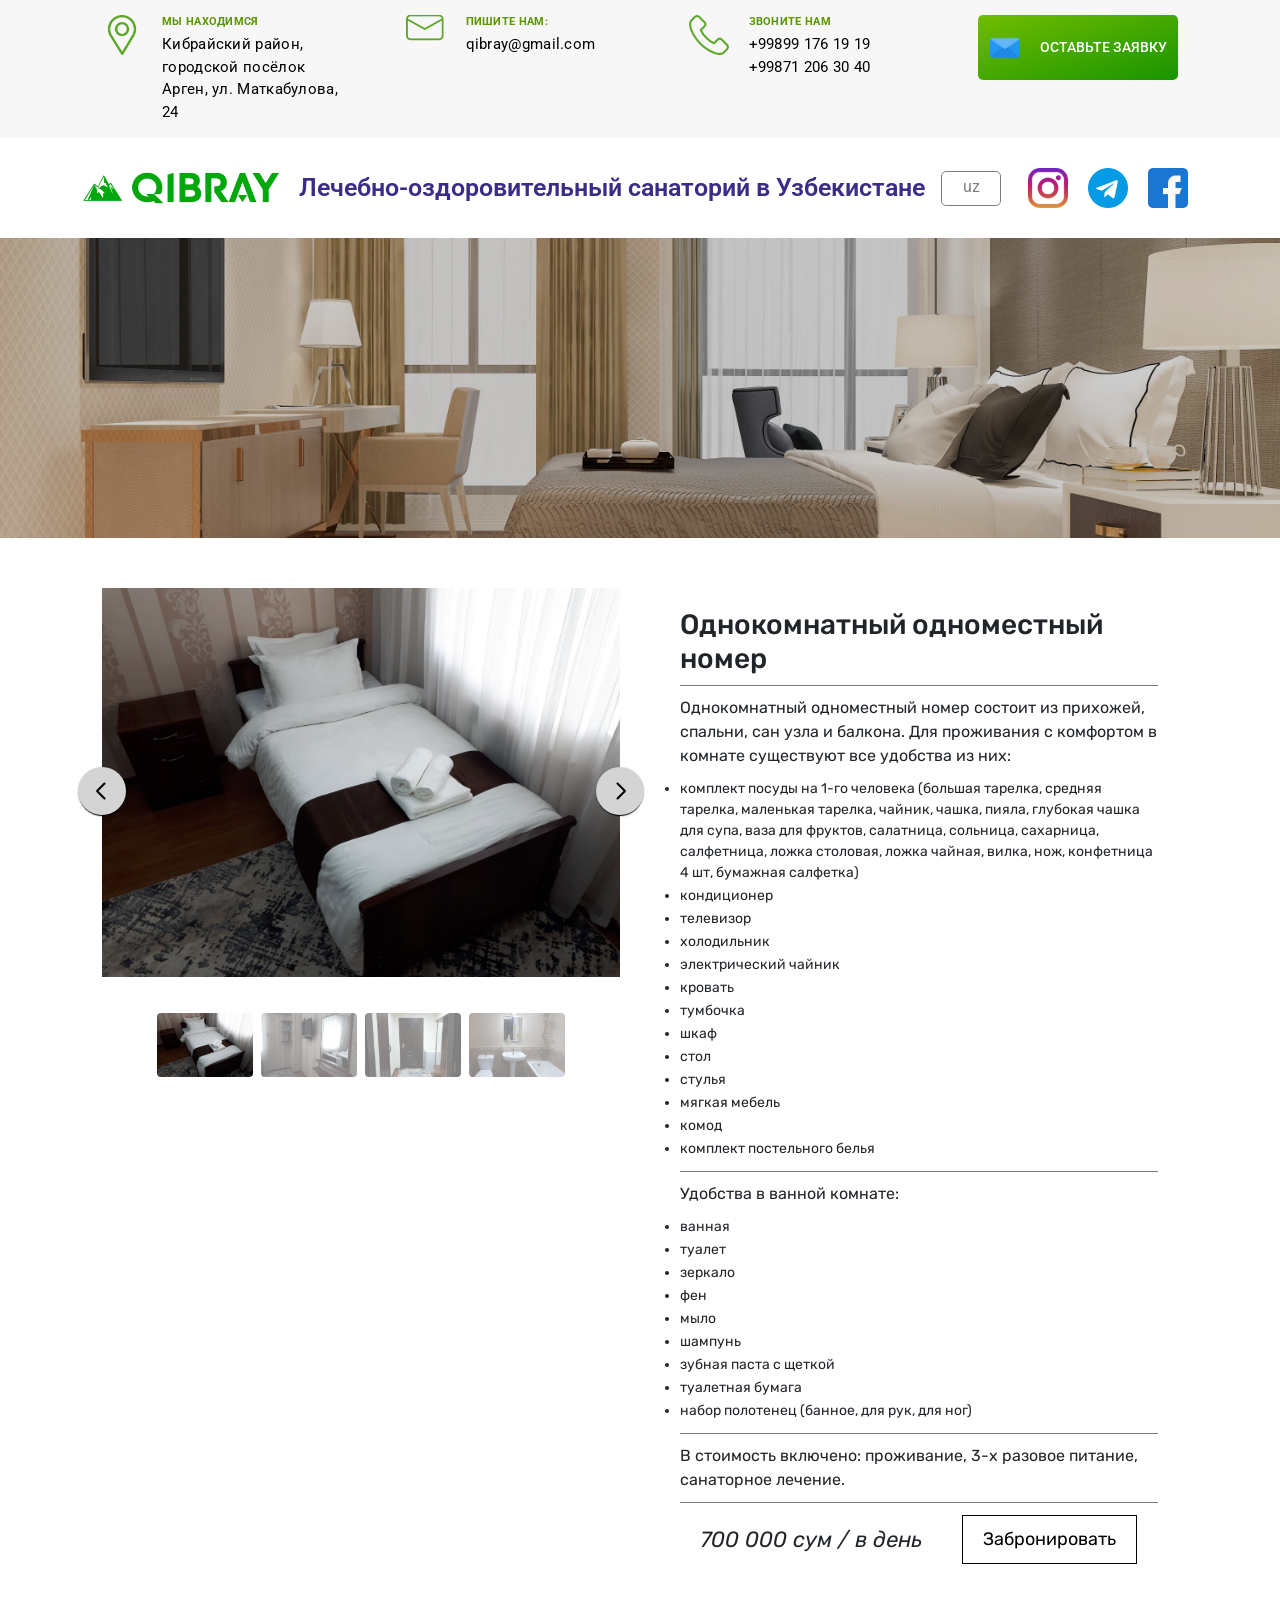
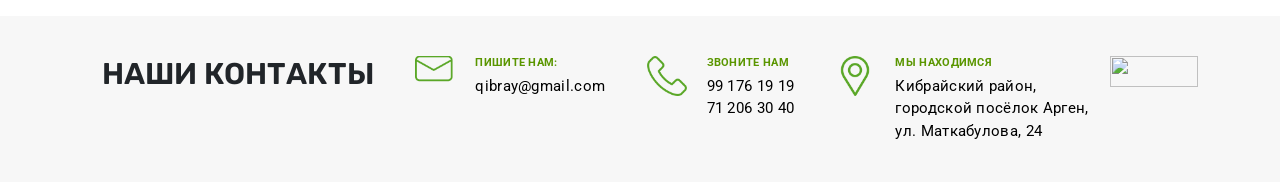
==== commit 568b40d0: "update phone" ====
--- a/html/1lux.html
+++ b/html/1lux.html
@@ -110,8 +110,8 @@
                         <h3>звоните НАМ</h3>
 
                         <p>
-                            +99893 399 60 00 <br>
-                            +99899 100 60 00
+                            +99899 176 19 19 <br>
+                            +99871 206 30 40
                         </p>
                     </div>
                 </div>
@@ -265,8 +265,8 @@
                         <h3>звоните НАМ</h3>
 
                         <p>
-                            93 399 60 00 <br>
-                            99 100 60 00
+                            99 176 19 19 <br>
+                            71 206 30 40
                         </p>
                     </div>
                 </div>
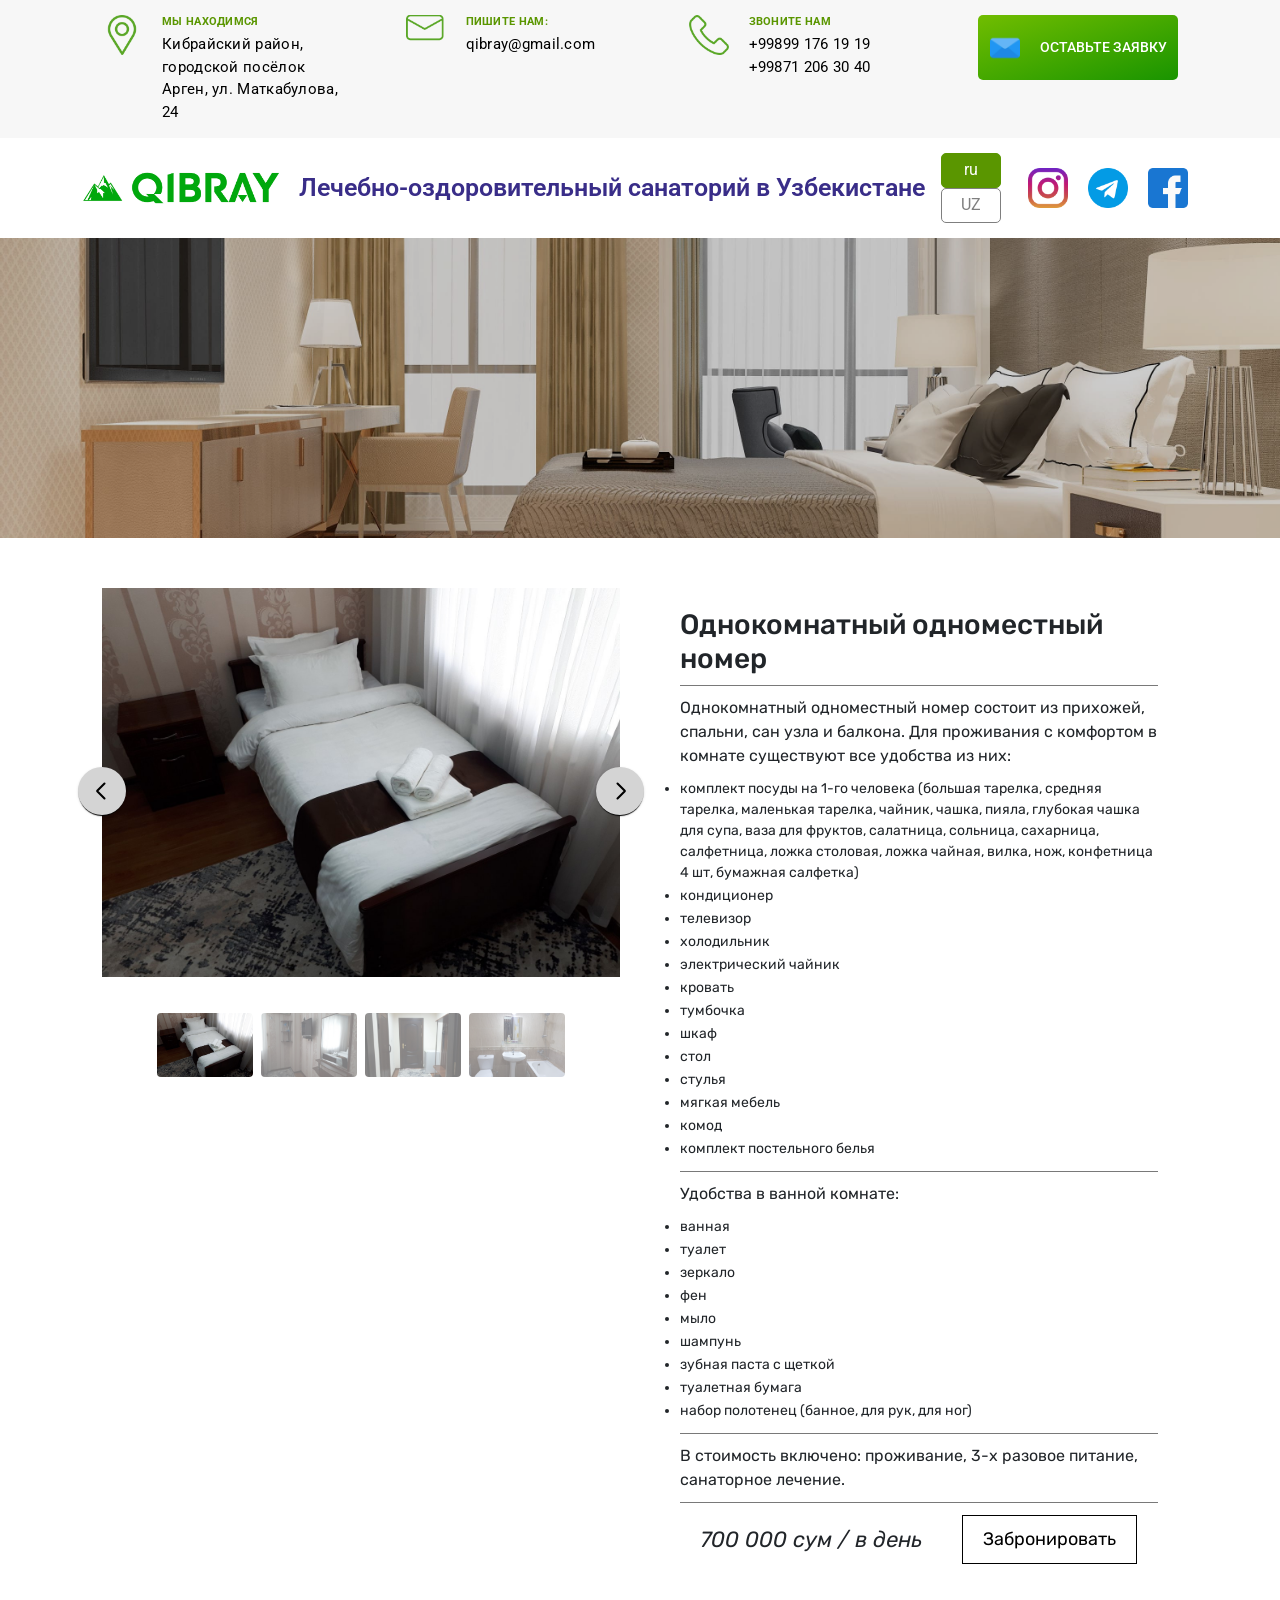
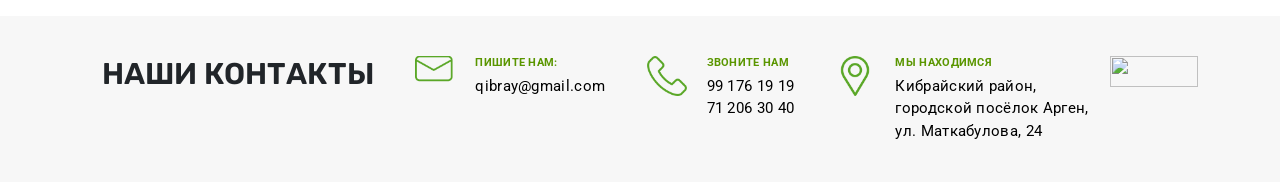
==== commit 3451495f: "исправление цен" ====
--- a/html/1lux.html
+++ b/html/1lux.html
@@ -77,14 +77,14 @@
             <div class="drawer-list">
                 <ul>
                     <li><a class="social_ico" href="#"><img src="img/soc1.png" alt="">INSTAGRAM </a></li>
-                    <li><a class="social_ico" href="#"><img src="img/soc2.png" alt="">TELEGRAM </a></li>
+                    <li><a class="social_ico" href="https://t.me/qibraysanatoriy_bot"><img src="img/soc2.png" alt="">TELEGRAM </a></li>
                     <li><a class="social_ico" href="#"><img src="img/soc3.png" alt="">FACEBOOK </a></li>
                 </ul>
             </div>
         </content>
     </div>
 
-    <header>
+    <header id="top">
         <div class="header_info">
             <div class="container">
                 <div class="hid col-3">
@@ -128,10 +128,13 @@
             <div class="container">
                 <div class="logo"><img src="img/logo.png" alt=""></div>
                 <h3 class="menu_h3">Лечебно-оздоровительный санаторий в Узбекистане</h3>
-                <a href="#" class="lang">uz</a>
+                <div class="lang-switcher" aria-label="Выбор языка">
+                    <a href="#" class="lang is-active" data-lang="ru">RU</a>
+                    <a href="#" class="lang" data-lang="uz">UZ</a>
+                </div>
                 <div class="nav_media">
                     <a href="#" class="nav_icon"><img src="img/soc1.png" alt=""></a>
-                    <a href="#" class="nav_icon"><img src="img/soc2.png" alt=""></a>
+                    <a href="https://t.me/qibraysanatoriy_bot" class="nav_icon"><img src="img/soc2.png" alt=""></a>
                     <a href="#" class="nav_icon"><img src="img/soc3.png" alt=""></a>
                 </div>
             </div>
@@ -233,7 +236,7 @@
                         <div class="price">
                             <div class="price_list">700 000 сум / в день</div>
                             <div class="reserve">
-                                <a href="#" class="btn_reserve">Забронировать</a>
+                                <a href="#top" class="btn_reserve">Забронировать</a>
                             </div>
                         </div>
                     </div>
@@ -324,4 +327,4 @@
 </html>
 </body>
 
-</html>+</html>
--- a/html/css/style-min.css
+++ b/html/css/style-min.css
@@ -1,3 +1,4 @@
 *{margin:0;padding:0;-webkit-box-sizing:border-box!important;box-sizing:border-box!important}html::-webkit-scrollbar{width:7px;background-color:#000}html::-webkit-scrollbar-thumb{border-radius:10px;background-color:#fff}h1,h2,h3,h4,h5,p{margin-bottom:0}body{background-attachment:fixed}.parallax-window{background:0 0}.hamburger,.menu{color:#000!important}.hamburger__label::before{background:#000!important}.bg-light,.navbar-light{background:0 0!important}.menu__link:hover{color:#ffe600;text-decoration:none}.header{display:none}header .header_info{padding:15px 0;background:rgba(206,206,206,.171)}header .header_info .container{display:-webkit-box;display:-ms-flexbox;display:flex;-webkit-box-pack:justify;-ms-flex-pack:justify;justify-content:space-between;-webkit-box-align:start;-ms-flex-align:start;align-items:flex-start}header .header_info .container .hid{-webkit-box-align:start;-ms-flex-align:start;align-items:flex-start;padding:0 20px}header .header_info .container .hid .hid_icon,header .header_info .container .hid a .hid_icon{margin-right:20px}header .header_info .container .hid .hid_icon img{width:40px;height:40px}header .header_info .container .hid,header .header_info .container .hid .hid_text,header .header_info .container .hid a{display:-webkit-box;display:-ms-flexbox;display:flex;-webkit-box-pack:center;-ms-flex-pack:center;justify-content:center}header .header_info .container .hid .hid_text{-webkit-box-align:start;-ms-flex-align:start;align-items:flex-start;-webkit-box-orient:vertical;-webkit-box-direction:normal;-ms-flex-direction:column;flex-direction:column}header .header_info .container .hid .hid_text h3{font-family:'Roboto',sans-serif;color:#5a9600;letter-spacing:.3px;text-transform:uppercase;font-size:11px;font-weight:700;margin-bottom:5px}header .header_info .container .hid .hid_text p{font-family:'Roboto',sans-serif;color:#000;letter-spacing:.3px;font-size:15px;font-weight:400}header .header_info .container .hid a{height:65px;width:200px;background:-webkit-gradient(linear,left top,right bottom,from(#71bd00),to(#199400));background:-o-linear-gradient(top left,#71bd00 0,#199400 100%);background:linear-gradient(to bottom right,#71bd00 0,#199400 100%);text-decoration:none;border-radius:5px;-webkit-box-align:center;-ms-flex-align:center;align-items:center}.footer_info .container .hid a .hid_icon img,header .header_info .container .hid a .hid_icon img{width:30px;height:30px}.footer_info .container .hid a h3,header .header_info .container .hid a h3{font-size:14px;color:#fff;font-family:'Roboto',sans-serif;text-transform:uppercase}.numbers .container .numbers_div .num_left .num_item .num_body a:hover,header .header_info .container .hid a:hover{background:-webkit-gradient(linear,left top,right bottom,from(#199400),to(#71bd00));background:-o-linear-gradient(top left,#199400 0,#71bd00 100%);background:linear-gradient(to bottom right,#199400 0,#71bd00 100%)}header .header_info .container .hid:last-child{display:-webkit-box;display:-ms-flexbox;display:flex;-webkit-box-pack:end;-ms-flex-pack:end;justify-content:flex-end;-webkit-box-align:center;-ms-flex-align:center;align-items:center}header .header_nav{padding:10px;width:100%}header .header_nav .container{display:-webkit-box;display:-ms-flexbox;display:flex;-webkit-box-pack:justify;-ms-flex-pack:justify;justify-content:space-between;-webkit-box-align:center;-ms-flex-align:center;align-items:center;-ms-flex-wrap:wrap;flex-wrap:wrap}header .header_nav .container .lang{text-decoration:none;width:60px;padding-bottom:2px;height:35px;text-align:center;border:1px #7f7f7f solid;border-radius:5px;color:#7f7f7f;font-family:'Roboto',sans-serif;font-size:16px;-webkit-transition:.3s;-o-transition:.3s;transition:.3s}header .header_nav .container .lang:hover{background:#7f7f7f;color:#fff}header .header_nav .container .lang,header .header_nav .logo,header .header_nav .nav_media{display:-webkit-box;display:-ms-flexbox;display:flex;-webkit-box-pack:center;-ms-flex-pack:center;justify-content:center;-webkit-box-align:center;-ms-flex-align:center;align-items:center}header .header_nav .logo img{width:200px;height:80px}header .header_nav h3{font-family:'Roboto',sans-serif;font-weight:600;font-size:25px;color:#392d88;text-align:center}header .header_nav .nav_media .nav_icon{margin-left:10px;margin-right:10px}header .header_nav .nav_media .nav_icon img{width:40px!important;height:40px!important}header .header_nav .social-media{margin-right:80px}header .header_nav .social-media .social img{width:40px;height:40px;margin-left:10px;margin-right:10px}.line1{width:100px;height:10px;background:#fff;margin-bottom:20px}.body1,.body1 .body1_left .body1_dark{display:-webkit-box;display:-ms-flexbox;display:flex}.body1,.body1 .body1_left{-ms-flex-wrap:wrap;flex-wrap:wrap}.body1{-webkit-box-align:center;-ms-flex-align:center;align-items:center;height:500px}.body1 .body1_left{background:url(../img/oziel-gomez-b7TDOdBVewY-unsplash-min-scaled.jpg) 0 0/cover no-repeat;width:50%;height:100%}.body1,.body1 .body1_left .body1_dark,.body1 .body1_left .body1_info{-webkit-box-pack:center;-ms-flex-pack:center;justify-content:center}.body1 .body1_left .body1_dark{background:rgba(0,87,19,.377);-webkit-box-align:start;-ms-flex-align:start;align-items:flex-start;-webkit-box-orient:vertical;-webkit-box-direction:normal;-ms-flex-direction:column;flex-direction:column;padding:30px;width:100%;height:100%}.body1 .body1_left h1{font-family:'Lobster',cursive;font-size:30px;margin-bottom:20px;color:#fff}.body1 .body1_left .body1_info{margin-bottom:20px}.body1 .body1_left .body1_info img{width:35px;height:35px;margin-right:10px}.body1 .body1_left .body1_info a,.body1 .body1_left .body1_info h3{text-decoration:none;color:#fff;font-size:18px;font-weight:700}.body1 .body1_left .body1_info a:hover{color:#ffe600}.body1 .body1_right{height:100%;width:50%;background:url(../img/photo_2021-06-19_11-27-28.jpg) 50% 50%/cover}.plus{height:200px;background:rgba(38,133,0,.356)}.body1 .body1_left .body1_info,.slider .container-fluid,.swiper-container .swiper-wrapper{display:-webkit-box;display:-ms-flexbox;display:flex;-webkit-box-align:center;-ms-flex-align:center;align-items:center}.slider .container-fluid{position:relative;-webkit-box-pack:center;-ms-flex-pack:center;justify-content:center}.plus,.swiper-container{width:100%}.swiper-container .swiper-wrapper{-webkit-box-pack:justify;-ms-flex-pack:justify;justify-content:space-between}.swiper-container .swiper-wrapper .swiper-slide{overflow:visible;max-height:560px;min-height:560px;position:relative;z-index:3;width:100%;padding:25px 80px;-webkit-box-sizing:border-box;box-sizing:border-box}.swiper-container .swiper-wrapper .swiper-slide .slide-img img{max-width:508px;max-height:508px}.swiper-container,.swiper-container .swiper-wrapper .swiper-slide,.swiper-container .swiper-wrapper .swiper-slide .slide-text,.swiper-container .swiper-wrapper .swiper-slide .slide-text a{display:-webkit-box;display:-ms-flexbox;display:flex;-webkit-box-pack:center;-ms-flex-pack:center;justify-content:center;-webkit-box-align:center;-ms-flex-align:center;align-items:center}.swiper-container .swiper-wrapper .swiper-slide .slide-text{position:relative;z-index:3;-webkit-box-orient:vertical;-webkit-box-direction:normal;-ms-flex-direction:column;flex-direction:column;font-family:'Montserrat',sans-serif;width:60%}.swiper-container .swiper-wrapper .swiper-slide .slide-text h4{font-style:normal;font-weight:600;font-size:45px;line-height:43px;color:#fff;text-align:center}.swiper-container .swiper-wrapper .swiper-slide .slide-text p{margin-top:20px;font-style:normal;font-weight:400;font-size:18px;line-height:30px;color:#fff}.swiper-container .swiper-wrapper .swiper-slide .slide-text a{margin-top:20px;width:246px;height:59px;background:#e0e0e0;font-style:normal;font-weight:700;font-size:20px;line-height:30px;color:#000;text-decoration:none;-webkit-transition:.3s;-o-transition:.3s;transition:.3s}.swiper-container .swiper-wrapper .swiper-slide .slide-text a:hover{-webkit-box-shadow:0 0 0 2px #ffcc01;box-shadow:0 0 0 2px #ffcc01}.swiper-container .swiper-wrapper .swiper-slide:after{content:'';position:absolute;top:0;left:0;right:0;bottom:0;background:rgba(0,0,0,.2);z-index:2}.slider{padding:0;position:relative}.ss1{background:url(../img/mountains-nature-landscape-min.jpg) 50% 100%/cover}.ss2{background:url(../img/landscape-336542_1920.jpg) 50% 100%/cover}.swiper-button-next,.swiper-button-prev{top:275px;position:absolute;width:54px;height:54px;background:#ffffff00;border:2px solid #fff;border-radius:50%;-webkit-box-sizing:border-box;box-sizing:border-box;-webkit-box-shadow:2px 2px 4px rgba(0,0,0,.25);box-shadow:2px 2px 4px rgba(0,0,0,.25)}.swiper-button-prev{left:100px;padding-right:3px}.swiper-button-next img,.swiper-button-prev img{width:15px;height:25px}.swiper-button-next{right:100px;padding-left:3px}.swiper-button-next:focus,.swiper-button-prev:focus{outline:0}.left_text,.swiper-button-next::after,.swiper-button-prev::after{display:none}.left_text{-webkit-box-pack:center;-ms-flex-pack:center;justify-content:center;-webkit-box-align:center;-ms-flex-align:center;align-items:center;-webkit-box-orient:vertical;-webkit-box-direction:normal;-ms-flex-direction:column;flex-direction:column;font-family:'Montserrat',sans-serif;margin-bottom:20px}.left_text h3,.numbers .container .numbers_div .num_right h3{font-weight:700;color:#000}.health_txt p,.left_text p,.numbers .container .numbers_div .num_right p{font-weight:500;color:#000}a[data-fancybox] img{cursor:-webkit-zoom-in;cursor:zoom-in}.numbers{padding:20px 0;background:url(../img/beautiful-shot-high-white-hilltops-mountains-covered-fog.jpg) 50% 50%/cover;background-attachment:fixed}.numbers,.numbers .container .numbers_div,.numbers .container .numbers_div .num_left{display:-webkit-box;display:-ms-flexbox;display:flex;-webkit-box-pack:center;-ms-flex-pack:center;justify-content:center;-webkit-box-align:center;-ms-flex-align:center;align-items:center}.numbers .container .numbers_div{margin-bottom:70px}.numbers .container .numbers_div .num_left{z-index:333;margin-top:-150px;-ms-flex-wrap:wrap;flex-wrap:wrap}.health .health_div .num_item,.numbers .container .numbers_div .num_left .num_item{max-width:409px;min-width:350px;padding:20px;margin-left:5px;margin-right:5px;background:rgba(255,255,255,.267);border-radius:5px;margin-bottom:10px}.health .health_div .num_item img,.numbers .container .numbers_div .num_left .num_item img{border-radius:5px;width:100%;height:auto}.numbers .container .numbers_div .num_left .num_item .num_body,.numbers .container .numbers_div .num_right .nr_div .nr_icon{-webkit-box-pack:center;-ms-flex-pack:center;justify-content:center;-webkit-box-orient:vertical;-webkit-box-direction:normal;-ms-flex-direction:column;flex-direction:column}.numbers .container .numbers_div .num_left .num_item .num_body{padding:20px 20px 0;display:-webkit-box;display:-ms-flexbox;display:flex;-webkit-box-align:start;-ms-flex-align:start;align-items:flex-start;letter-spacing:-1px;font-family:'Montserrat',sans-serif}.numbers .container .numbers_div .num_left .num_item .num_body h3{text-align:left;color:#000;font-size:20px;font-weight:800;letter-spacing:.2px;margin-bottom:10px}.numbers .container .numbers_div .num_left .num_item .num_body p{font-family:'Montserrat',sans-serif;text-align:left;font-size:15px;color:#000;font-weight:600;margin-bottom:20px}.health .health_div .num_item .num_body a,.numbers .container .numbers_div .num_left .num_item .num_body a{padding:10px 30px;background:-webkit-gradient(linear,left top,right bottom,from(#71bd00),to(#199400));background:-o-linear-gradient(top left,#71bd00 0,#199400 100%);background:linear-gradient(to bottom right,#71bd00 0,#199400 100%);width:200px;text-decoration:none;color:#fff;font-family:'Montserrat',sans-serif;font-weight:700;letter-spacing:.2px;text-align:center;border-radius:5px;-webkit-transition:.5s;-o-transition:.5s;transition:.5s}.numbers .container .numbers_div .num_right{display:-webkit-box;display:-ms-flexbox;display:flex;-webkit-box-orient:vertical;-webkit-box-direction:normal;-ms-flex-direction:column;flex-direction:column;font-family:'Montserrat',sans-serif}.numbers .container .numbers_div .num_right,.numbers .container .numbers_div .num_right .nr_div,.numbers .container .numbers_div .num_right2{-webkit-box-pack:center;-ms-flex-pack:center;justify-content:center;-webkit-box-align:center;-ms-flex-align:center;align-items:center}.numbers .container .numbers_div .num_right .nr_div{margin-top:30px;width:100%;background:rgba(0,0,0,.219);border-radius:10px;padding:20px 30px;display:-webkit-box;display:-ms-flexbox;display:flex;-webkit-box-orient:vertical;-webkit-box-direction:normal;-ms-flex-direction:column;flex-direction:column}.numbers .container .numbers_div .num_right .nr_div .nr_icon{padding:20px 0}.numbers .container .numbers_div .num_right .nr_div .nr_icon img{width:60px;height:60px;margin-bottom:10px}.numbers .container .numbers_div .num_right .nr_div .nr_icon p,.numbers .container .numbers_div .num_right2 .nr_div .nr_icon p{text-align:center;color:#fff;text-transform:uppercase!important;font-family:'Montserrat',sans-serif;font-weight:700;letter-spacing:0;font-size:15px}.numbers .container .numbers_div .num_right2{padding:0 20px;display:none;font-family:'Montserrat',sans-serif}.numbers .container .numbers_div .num_right2 h3{font-size:19px;font-weight:700;color:#000}.numbers .container .numbers_div .num_right2 p{font-size:16px;font-weight:500;color:#000;text-align:center}.numbers .container .numbers_div .num_right2 .nr_div{margin-top:20px;background:rgba(0,0,0,.219);border-radius:10px;padding:5px 10px;-ms-flex-pack:distribute;justify-content:space-around;-webkit-box-orient:horizontal!important;-webkit-box-direction:normal!important;-ms-flex-direction:row!important;flex-direction:row!important;-ms-flex-wrap:wrap;flex-wrap:wrap}.health .health_div,.numbers .container .numbers_div .num_right .nr_div .nr_icon,.numbers .container .numbers_div .num_right2 .nr_div,.numbers .container .numbers_div .num_right2 .nr_div .nr_icon{display:-webkit-box;display:-ms-flexbox;display:flex;-webkit-box-align:center;-ms-flex-align:center;align-items:center}.health_txt,.numbers .container .numbers_div .num_right2,.numbers .container .numbers_div .num_right2 .nr_div .nr_icon{-webkit-box-orient:vertical;-webkit-box-direction:normal;-ms-flex-direction:column;flex-direction:column}.numbers .container .numbers_div .num_right2 .nr_div .nr_icon{width:50%;-ms-flex-pack:distribute;justify-content:space-around;padding:10px 0}.numbers .container .numbers_div .num_right2 .nr_div .nr_icon img{width:20px;height:20px;margin-bottom:10px}.numbers .container .numbers_div .num_right2 .nr_div .nr_icon p{font-size:8px}.health_txt{font-family:'Roboto',sans-serif;margin-bottom:30px;display:-webkit-box;display:-ms-flexbox;display:flex;-webkit-box-pack:center;-ms-flex-pack:center;justify-content:center;-webkit-box-align:center;-ms-flex-align:center;align-items:center}.health_txt h3{font-size:30px;color:#000;font-weight:600;letter-spacing:1px}.health_txt p{font-size:18px}.health{margin-bottom:55px}.health .health_div{-webkit-box-pack:center!important;-ms-flex-pack:center!important;justify-content:center!important;-ms-flex-wrap:wrap;flex-wrap:wrap}.galery,.health .health_div .num_item .num_body{-ms-flex-pack:center;justify-content:center;-webkit-box-orient:vertical;-webkit-box-direction:normal;-ms-flex-direction:column;flex-direction:column;font-family:'Montserrat',sans-serif}.galery,.galery .galery_div,.health .health_div .num_item .num_body{display:-webkit-box;display:-ms-flexbox;display:flex;-webkit-box-pack:center}.health .health_div .num_item .num_body{padding:20px 20px 0;-webkit-box-align:start;-ms-flex-align:start;align-items:flex-start;letter-spacing:-1px}.health .health_div .num_item .num_body h3{text-align:center;color:#000;font-size:20px;font-weight:800;letter-spacing:.2px;margin-bottom:10px}.health .health_div .num_item .num_body p{font-family:'Montserrat',sans-serif;text-align:left;font-size:15px;color:#000;font-weight:600;margin-bottom:20px}.footer_info .container .hid a:hover,.health .health_div .num_item .num_body a:hover{background:-webkit-gradient(linear,left top,right bottom,from(#199400),to(#71bd00));background:-o-linear-gradient(top left,#199400 0,#71bd00 100%);background:linear-gradient(to bottom right,#199400 0,#71bd00 100%)}.galery,.galery .galery_div{-webkit-box-align:center;-ms-flex-align:center;align-items:center}.galery{margin-bottom:50px}.galery,.galery .health_txt{width:100%}.galery .galery_div{position:relative;-ms-flex-wrap:wrap;flex-wrap:wrap;-ms-flex-pack:distribute!important;justify-content:space-around!important}.galery .gallery_div{-webkit-box-pack:center;-ms-flex-pack:center;justify-content:center}.galery .gallery_div a{max-width:200px;margin:15px;max-height:150px;padding:0;text-decoration:none;content:""}.galery .gallery_div a img{width:200px;height:150px}.galery .gallery_div,.rest,.rest .rest_div .rest_p .rest_p_right{display:-webkit-box;display:-ms-flexbox;display:flex}.galery .gallery_div,.rest,.rest .rest_div .rest_p{-webkit-box-align:center;-ms-flex-align:center;align-items:center}.rest{position:relative;background:url(../img/luxfon.com_1193.jpg) 50% 40%/cover;padding:60px 0;-webkit-box-pack:center;-ms-flex-pack:center;justify-content:center}.rest .rest_div{color:#fff;font-family:'Montserrat',sans-serif;position:relative;z-index:3}.rest .rest_div h2{font-weight:800;word-spacing:5px;letter-spacing:0;margin-bottom:60px;font-size:40px;color:#00c700}.rest .rest_div h3{font-weight:500;margin-bottom:30px}.rest .rest_div .rest_p{display:-webkit-box;display:-ms-flexbox;display:flex;-webkit-box-pack:start;-ms-flex-pack:start;justify-content:flex-start;margin-bottom:50px}.rest .rest_div .rest_p .rest_p_left{height:125px;width:1px;background:#fff;margin-right:30px}.rest .rest_div .rest_p .rest_p_right{height:100%;-webkit-box-pack:justify;-ms-flex-pack:justify;justify-content:space-between;-webkit-box-align:start;-ms-flex-align:start;align-items:flex-start;-webkit-box-orient:vertical;-webkit-box-direction:normal;-ms-flex-direction:column;flex-direction:column;font-size:20px;font-weight:500}.rest .rest_div .rest_p .rest_p_right p:first-child{margin-bottom:20px}.rest:after{content:'';position:absolute;top:0;left:0;right:0;bottom:0;background:rgba(0,0,0,.3);z-index:2}.about .about_left a,.rest_button a{padding:16px 40px;letter-spacing:1px;text-decoration:none;color:#fff;text-transform:uppercase;border-radius:10px}.rest_button a{background:rgba(0,0,0,.774);font-size:20px;-webkit-transition:.5s;-o-transition:.5s;transition:.5s}.about .about_left a:hover,.rest_button a:hover{background:0 0;border:1px #fff solid;margin-left:20px}.about{padding:50px 0;font-family:'Rubik',sans-serif}.about .container{-webkit-box-align:center;-ms-flex-align:center;align-items:center;-ms-flex-wrap:wrap;flex-wrap:wrap}.about .about_left,.about .about_right,.about .about_right form,.about .container{display:-webkit-box;display:-ms-flexbox;display:flex;-webkit-box-pack:center;-ms-flex-pack:center;justify-content:center}.about .about_left{-webkit-box-align:start;-ms-flex-align:start;align-items:flex-start;-webkit-box-orient:vertical;-webkit-box-direction:normal;-ms-flex-direction:column;flex-direction:column}.about .about_left h3{font-weight:600;margin-bottom:30px;font-size:40px}.about .about_left p{font-size:17px;margin-bottom:30px}.about .about_left a{background:rgba(0,141,12,.774);font-size:16px;-webkit-transition:.3s;-o-transition:.3s;transition:.3s}.about .about_left a:hover{border:1px #000 solid;color:#000}.about .about_right,.about .about_right form{-ms-flex-line-pack:center;align-content:center}.about .about_right form{min-width:360px;border-radius:10px;padding:40px 30px;-webkit-box-pack:justify;-ms-flex-pack:justify;justify-content:space-between;-webkit-box-orient:vertical;-webkit-box-direction:normal;-ms-flex-direction:column;flex-direction:column;background:-webkit-gradient(linear,left bottom,right top,from(rgba(0,71,6,.774)),to(rgba(0,202,17,.774)));background:-o-linear-gradient(bottom left,rgba(0,71,6,.774),rgba(0,202,17,.774));background:linear-gradient(to top right,rgba(0,71,6,.774),rgba(0,202,17,.774))}.about .about_right form h3{text-align:center;font-weight:600;margin-bottom:20px;font-size:30px;color:#fff}.about .about_right form input{border-radius:5px;padding:10px 20px;height:45px;width:100%;margin-bottom:30px;outline:0;border:0}.about .about_right form input::-webkit-input-placeholder{color:#696969;font-weight:600}.about .about_right form input::-moz-placeholder{color:#696969;font-weight:600}.about .about_right form input:-ms-input-placeholder,.about .about_right form input::-ms-input-placeholder{color:#696969;font-weight:600}.about .about_right form input::placeholder{color:#696969;font-weight:600}.about .about_right form button{border-radius:5px;height:45px;outline:0;font-weight:600;font-size:20px;background:0 0;border:1px #fff solid;color:#fff;-webkit-transition:.3s;-o-transition:.3s;transition:.3s}.about .about_right form button:hover{background:#fff;color:rgba(0,71,6,.774)}.footer_info{padding:40px 0;background:rgba(206,206,206,.171)}.footer_info .container,.footer_info .container .hid{display:-webkit-box;display:-ms-flexbox;display:flex;-webkit-box-pack:justify;-ms-flex-pack:justify;justify-content:space-between;-webkit-box-align:start;-ms-flex-align:start;align-items:flex-start}.footer_info .container .hid{-webkit-box-pack:start;-ms-flex-pack:start;justify-content:flex-start;padding:0 20px}.footer_info .container .hid h2{font-size:30px;font-family:'Rubik',sans-serif;font-weight:600}.footer_info .container .hid .hid_icon,.footer_info .container .hid a .hid_icon{margin-right:20px}.footer_info .container .hid .hid_icon img{margin:auto;width:40px;height:40px}.footer_info .container .hid .hid_text,.footer_info .container .hid a{display:-webkit-box;display:-ms-flexbox;display:flex;-webkit-box-pack:center;-ms-flex-pack:center;justify-content:center}.footer_info .container .hid .hid_text{-webkit-box-align:start;-ms-flex-align:start;align-items:flex-start;-webkit-box-orient:vertical;-webkit-box-direction:normal;-ms-flex-direction:column;flex-direction:column}.footer_info .container .hid .hid_text h3{font-family:'Roboto',sans-serif;color:#5a9600;letter-spacing:.3px;text-transform:uppercase;font-size:11px;font-weight:700;margin-bottom:5px}.footer_info .container .hid .hid_text p{font-family:'Roboto',sans-serif;color:#000;letter-spacing:.3px;font-size:15px;font-weight:400}.footer_info .container .hid a{height:65px;width:200px;background:-webkit-gradient(linear,left top,right bottom,from(#71bd00),to(#199400));background:-o-linear-gradient(top left,#71bd00 0,#199400 100%);background:linear-gradient(to bottom right,#71bd00 0,#199400 100%);text-decoration:none;border-radius:5px;-webkit-box-align:center;-ms-flex-align:center;align-items:center}.footer_info .container .hid:last-child{display:-webkit-box;display:-ms-flexbox;display:flex;-webkit-box-pack:end;-ms-flex-pack:end;justify-content:flex-end;-webkit-box-align:center;-ms-flex-align:center;align-items:center}.why{display:-webkit-box;display:-ms-flexbox;display:flex;-webkit-box-pack:start;-ms-flex-pack:start;justify-content:flex-start;-webkit-box-align:center;-ms-flex-align:center;align-items:center;-webkit-box-orient:vertical;-webkit-box-direction:normal;-ms-flex-direction:column;flex-direction:column;height:300px;background:url(../img/luxfon.com_1193.jpg) 50% 40%/cover;font-family:'Montserrat',sans-serif;color:#fff}.why .why_bg{padding:50px 0 0;width:100%;height:100%;background:rgba(0,0,0,.335)}.nomera_banner{width:100%;height:300px;-webkit-filter:brightness(.8);filter:brightness(.8)}.nomera{padding:50px 0}.nomera .nomer_line{width:100%;border-bottom:1px solid #797979;margin:10px 0}.nomera .container .nomer{display:-webkit-box;display:-ms-flexbox;display:flex;-webkit-box-align:start;-ms-flex-align:start;align-items:flex-start;-ms-flex-wrap:wrap;flex-wrap:wrap}.nomera .container .nomer .nomer_carousel{width:50%;padding:0 20px;margin-bottom:30px}.nomera .container .nomer .nomer_text,.nomera .container .nomer .nomer_text .price .reserve .btn_reserve{display:-webkit-box;display:-ms-flexbox;display:flex;-webkit-box-pack:center;-ms-flex-pack:center;justify-content:center}.nomera .container .nomer .nomer_text{width:50%;padding:20px 40px 0;-webkit-box-orient:vertical;-webkit-box-direction:normal;-ms-flex-direction:column;flex-direction:column;-webkit-box-align:start;-ms-flex-align:start;align-items:flex-start;font-family:'Rubik',sans-serif}.nomera .container .nomer .nomer_text ul{margin-top:10px}.nomera .container .nomer .nomer_text li{margin-bottom:2px;list-style-type:disc;font-size:14px}.nomera .container .nomer .nomer_text .price{width:100%;display:-webkit-box;display:-ms-flexbox;display:flex}.nomera .container .nomer .nomer_text .price .price_list{padding:10px 20px;font-size:22px;font-style:italic;margin-right:20px}.nomera .container .nomer .nomer_text .price .reserve{display:-webkit-box;display:-ms-flexbox;display:flex;padding:2px 0}.nomera .container .nomer .nomer_text .price .reserve .btn_reserve{padding:10px 20px;font-size:18px;-webkit-box-align:center;-ms-flex-align:center;align-items:center;text-decoration:none;color:#000;background:#fff;border:1px solid #000;-webkit-transition:.3s;-o-transition:.3s;transition:.3s}.nomera .container .nomer .nomer_text .price .reserve .btn_reserve:hover{background:#000;color:#fff}#mainCarousel{width:100%;margin:0 auto 1rem;--carousel-button-color: #000000;--carousel-button-bg: #d4d4d4;--carousel-button-shadow: 0 2px 1px -1px rgb(0 0 0%),
         0 1px 1px 0 rgb(0 0 0 / 14%), 0 1px 3px 0 rgb(0 0 0 / 12%);--carousel-button-svg-width: 20px;--carousel-button-svg-height: 20px;--carousel-button-svg-stroke-width: 2.5}#mainCarousel .carousel__slide{width:100%;padding:0}#mainCarousel .carousel__slide img{width:100%;max-height:405px;-o-object-fit:cover;object-fit:cover}#mainCarousel .carousel__button.is-prev{left:-1.5rem}#mainCarousel .carousel__button.is-next{right:-1.5rem}#mainCarousel .carousel__button:focus{outline:0;-webkit-box-shadow:0 0 0 4px #fff;box-shadow:0 0 0 4px #fff}#thumbCarousel .carousel__slide{opacity:.5;padding:0;margin:.25rem;width:96px;height:64px}#thumbCarousel .carousel__slide img{width:100%;height:100%;-o-object-fit:cover;object-fit:cover;border-radius:4px}#thumbCarousel .carousel__slide.is-nav-selected{opacity:1}@media (max-width:1399px){.numbers_div{display:-webkit-box;display:-ms-flexbox;display:flex;-webkit-box-pack:center;-ms-flex-pack:center;justify-content:center;-webkit-box-align:center;-ms-flex-align:center;align-items:center;-webkit-box-orient:vertical;-webkit-box-direction:normal;-ms-flex-direction:column;flex-direction:column}.num_left{width:100%;margin-top:0!important}.num_right{display:none!important}.num_right2{display:-webkit-box!important;display:-ms-flexbox!important;display:flex!important}.health_txt,.left_text{display:-webkit-box;display:-ms-flexbox;display:flex}.health_txt{-webkit-box-pack:center;-ms-flex-pack:center;justify-content:center;-webkit-box-align:center;-ms-flex-align:center;align-items:center;-webkit-box-orient:vertical;-webkit-box-direction:normal;-ms-flex-direction:column;flex-direction:column}.health_txt p{text-align:center}.numbers_div{margin-bottom:20px!important}}@media (max-width:1199px){.nomera .container .nomer .nomer_carousel{width:100%;position:relative!important}.nomera .container .nomer .nomer_text{width:100%}.about{padding:20px 0!important}.about .container{-webkit-box-orient:vertical;-webkit-box-direction:normal;-ms-flex-direction:column;flex-direction:column}.about .container .about_left{display:-webkit-box;display:-ms-flexbox;display:flex;-webkit-box-pack:center;-ms-flex-pack:center;justify-content:center;-webkit-box-align:center;-ms-flex-align:center;align-items:center;margin-bottom:20px;width:100%!important;padding:0 10px}.about .container .about_left h3{font-size:25px!important;margin-bottom:20px!important}.about .container .about_left p{width:100%;text-align:center}header .header_nav .container{display:-webkit-box!important;display:-ms-flexbox!important;display:flex!important;-ms-flex-pack:distribute!important;justify-content:space-around!important;-webkit-box-align:center!important;-ms-flex-align:center!important;align-items:center!important;-webkit-box-orient:vertical!important;-webkit-box-direction:normal!important;-ms-flex-direction:column!important;flex-direction:column!important}.menu_h3,.nav_media{margin-bottom:30px!important}.swiper-button-next{right:20px!important}.swiper-button-prev{left:20px!important}}@media (max-width:1175px){.slide-text{width:100%!important}.slide-text h4{width:100%;font-size:20px!important}.swiper-button-next,.swiper-button-prev{display:none!important}.swiper-slide{overflow:visible;max-height:300px!important;min-height:300px!important;-webkit-box-align:center!important;-ms-flex-align:center!important;align-items:center!important;padding:10px 20px!important}}@media (max-width:991px){.footer_info{padding:20px 0}.footer_info .container,.footer_info .container .hid{display:-webkit-box;display:-ms-flexbox;display:flex;-webkit-box-orient:vertical;-webkit-box-direction:normal;-ms-flex-direction:column;flex-direction:column}.footer_info .container{-webkit-box-pack:justify;-ms-flex-pack:justify;justify-content:space-between;-webkit-box-align:center;-ms-flex-align:center;align-items:center}.footer_info .container .hid{-webkit-box-pack:center!important;-ms-flex-pack:center!important;justify-content:center!important;padding:0 20px;margin-bottom:20px}.footer_info .container .hid h2{font-size:30px;font-family:'Rubik',sans-serif;font-weight:600}.footer_info .container .hid .hid_icon{margin-right:0!important;margin-bottom:10px!important}.footer_info .container .hid,.footer_info .container .hid .hid_text{-webkit-box-align:center!important;-ms-flex-align:center!important;align-items:center!important}.footer_info .container .hid .hid_text h3,.footer_info .container .hid .hid_text p{text-align:center!important}}@media (max-width:768px){header .header_info{display:none}.nomera{padding:30px 0!important}.nomer_text .price{display:-webkit-box;display:-ms-flexbox;display:flex;-webkit-box-orient:vertical;-webkit-box-direction:normal;-ms-flex-direction:column;flex-direction:column;-webkit-box-align:center;-ms-flex-align:center;align-items:center}}@media (max-width:600px){.header{display:block}.rest .rest_div .rest_p .rest_p_left{display:none}.rest .rest_div .rest_p .rest_p_right{margin:0 auto;width:90%}.rest .rest_div .rest_p .rest_p_right p{text-align:center!important;margin:0 auto}.gallery_div a{width:160px;height:120px;margin:10px!important}.gallery_div a img{width:160px!important;height:120px!important}.galery_div .galery_item img{width:150px!important;height:100px!important}.galery a{padding:10px 20px;font-weight:600;font-size:15px!important}.health,.health_txt{margin-bottom:20px!important}.health_txt{font-family:'Montserrat',sans-serif}.health_txt h3{font-size:19px;font-weight:800}.health_txt p{text-align:center;font-weight:600}header .header_nav .container{display:-webkit-box!important;display:-ms-flexbox!important;display:flex!important;-webkit-box-pack:justify!important;-ms-flex-pack:justify!important;justify-content:space-between!important;-webkit-box-align:center!important;-ms-flex-align:center!important;align-items:center!important;-webkit-box-orient:horizontal!important;-webkit-box-direction:normal!important;-ms-flex-direction:row!important;flex-direction:row!important;width:90%;margin-left:0}.menu_h3,.nav_media{margin-bottom:5px!important}.logo{display:-webkit-box;display:-ms-flexbox;display:flex;-webkit-box-pack:center;-ms-flex-pack:center;justify-content:center;-webkit-box-align:center;-ms-flex-align:center;align-items:center}.logo img{width:100px!important;height:40px!important}.header_nav,.header_nav .container{display:-webkit-box!important;display:-ms-flexbox!important;display:flex!important;-webkit-box-pack:start!important;-ms-flex-pack:start!important;justify-content:flex-start!important}.header_nav .container{-webkit-box-pack:center!important;-ms-flex-pack:center!important;justify-content:center!important;-webkit-box-orient:horizontal!important;-webkit-box-direction:normal!important;-ms-flex-direction:row!important;flex-direction:row!important}.header_nav .container .menu_h3{display:none!important}.header_nav .container .nav_media a img{width:20px!important;height:20px!important}.health_div{padding:0 30px!important}.num_item{max-width:180px!important;padding:10px!important}.num_item .num_body{padding:10px 5px 5px!important}.num_item .num_body h3{text-align:center!important;color:#000;font-size:20px;font-weight:800;letter-spacing:.2px;margin-bottom:10px}.num_item .num_body p{font-size:10px!important;letter-spacing:.1px!important}.num_item .num_body a{padding:5px 10px!important;font-size:15px!important}.rest .rest_div h2{font-size:30px;text-align:center;margin-bottom:10px!important;color:#199700}.rest .rest_div h3{font-size:17px;text-align:center;margin-bottom:30px!important}.health_txt p,.rest_p_right p{font-size:14px}.rest_button{display:-webkit-box;display:-ms-flexbox;display:flex;-webkit-box-pack:center;-ms-flex-pack:center;justify-content:center}.rest_button a{font-size:15px}}@media (max-width:500px){.nomera .container .nomer .nomer_text{padding:20px 30px}}
+.prices-section{width:100%;margin:0 0 50px;font-family:'Montserrat',sans-serif}.prices-section__header{margin-bottom:24px}.prices-carousel{position:relative;max-width:960px;margin:0 auto;padding:0 10px}.prices-swiper{overflow:hidden;padding-bottom:8px}.prices-card{display:-webkit-box;display:-ms-flexbox;display:flex;gap:24px;padding:20px;background:rgba(255,255,255,.82);border-radius:5px;-webkit-box-shadow:0 8px 24px rgba(0,0,0,.12);box-shadow:0 8px 24px rgba(0,0,0,.12)}.prices-card__image{-ms-flex-negative:0;flex-shrink:0;width:42%}.prices-card__image img{width:100%;height:100%;min-height:280px;-o-object-fit:cover;object-fit:cover;border-radius:5px}.prices-card__body{display:-webkit-box;display:-ms-flexbox;display:flex;-webkit-box-flex:1;-ms-flex:1;flex:1;-webkit-box-orient:vertical;-webkit-box-direction:normal;-ms-flex-direction:column;flex-direction:column;-webkit-box-align:start;-ms-flex-align:start;align-items:flex-start}.prices-card__body h4{margin-bottom:8px;color:#000;font-size:20px;font-weight:800;letter-spacing:.2px}.prices-card__desc{margin-bottom:16px;color:#333;font-size:14px;font-weight:600;line-height:1.4}.prices-card__price-row{display:-webkit-box;display:-ms-flexbox;display:flex;width:100%;-webkit-box-pack:justify;-ms-flex-pack:justify;justify-content:space-between;-webkit-box-align:center;-ms-flex-align:center;align-items:center;gap:12px;padding:10px 14px;margin-bottom:8px;border-radius:5px;background:rgba(90,150,0,.1)}.prices-card__price-row--alt{background:rgba(0,0,0,.06);margin-bottom:16px}.prices-card__price-row span{color:#5a9600;font-size:12px;font-weight:700;text-transform:uppercase;letter-spacing:.3px}.prices-card__price-row strong{color:#000;font-size:18px;font-weight:800;white-space:nowrap}.prices-card__price-row strong em{font-style:normal;font-size:13px;font-weight:600}.prices-card__included{width:100%;margin-bottom:18px;padding:14px 16px;border-radius:5px;background:rgba(0,0,0,.05)}.prices-card__included h5{margin-bottom:10px;color:#5a9600;font-size:13px;font-weight:800;text-transform:uppercase;letter-spacing:.4px}.prices-card__included ul{margin:0;padding:0;list-style:none}.prices-card__included li{position:relative;padding-left:16px;margin-bottom:6px;color:#000;font-size:13px;font-weight:600;line-height:1.35}.prices-card__included li:before{content:'';position:absolute;left:0;top:7px;width:6px;height:6px;border-radius:50%;background:#71bd00}.prices-card__btn{display:inline-block;padding:10px 30px;background:-webkit-gradient(linear,left top,right bottom,from(#71bd00),to(#199400));background:-o-linear-gradient(top left,#71bd00 0,#199400 100%);background:linear-gradient(to bottom right,#71bd00 0,#199400 100%);border-radius:5px;color:#fff;font-size:14px;font-weight:700;letter-spacing:.2px;text-decoration:none;text-align:center;-webkit-transition:.5s;-o-transition:.5s;transition:.5s}.prices-card__btn:hover{background:-webkit-gradient(linear,left top,right bottom,from(#199400),to(#71bd00));background:-o-linear-gradient(top left,#199400 0,#71bd00 100%);background:linear-gradient(to bottom right,#199400 0,#71bd00 100%);color:#fff}.prices-carousel__controls{display:-webkit-box;display:-ms-flexbox;display:flex;-webkit-box-pack:center;-ms-flex-pack:center;justify-content:center;-webkit-box-align:center;-ms-flex-align:center;align-items:center;gap:20px;margin-top:20px}.prices-carousel__arrow{display:-webkit-box;display:-ms-flexbox;display:flex;width:44px;height:44px;-webkit-box-pack:center;-ms-flex-pack:center;justify-content:center;-webkit-box-align:center;-ms-flex-align:center;align-items:center;border:2px solid #5a9600;border-radius:50%;background:#fff;cursor:pointer;-webkit-transition:.3s;-o-transition:.3s;transition:.3s}.prices-carousel__arrow img{width:12px;height:20px}.prices-carousel__arrow:hover{background:#5a9600}.prices-carousel__counter{min-width:60px;color:#000;font-size:16px;font-weight:700;text-align:center}.prices-carousel__dots{display:-webkit-box;display:-ms-flexbox;display:flex;-webkit-box-pack:center;-ms-flex-pack:center;justify-content:center;gap:8px;margin-top:14px}.prices-carousel__dots .swiper-pagination-bullet{width:10px;height:10px;opacity:.35;background:#5a9600}.prices-carousel__dots .swiper-pagination-bullet-active{opacity:1}header .header_nav .container .lang.is-active{background:#5a9600;border-color:#5a9600;color:#fff}@media (max-width:768px){.prices-card{-webkit-box-orient:vertical;-webkit-box-direction:normal;-ms-flex-direction:column;flex-direction:column}.prices-card__image{width:100%}.prices-card__image img{min-height:220px}.prices-card__price-row{-webkit-box-orient:vertical;-webkit-box-direction:normal;-ms-flex-direction:column;flex-direction:column;-webkit-box-align:start;-ms-flex-align:start;align-items:flex-start}.prices-card__price-row strong{white-space:normal}}@media (max-width:600px){.prices-section{margin-bottom:30px}.prices-card{padding:14px}.prices-card__body h4{font-size:17px}.prices-card__btn{width:100%}}
 /*# sourceMappingURL=style-min.css.map */
--- a/html/css/menu.css
+++ b/html/css/menu.css
@@ -1,3 +1,5 @@
+
+
 html {
   font-family: 'Nunito', sans-serif;
 }
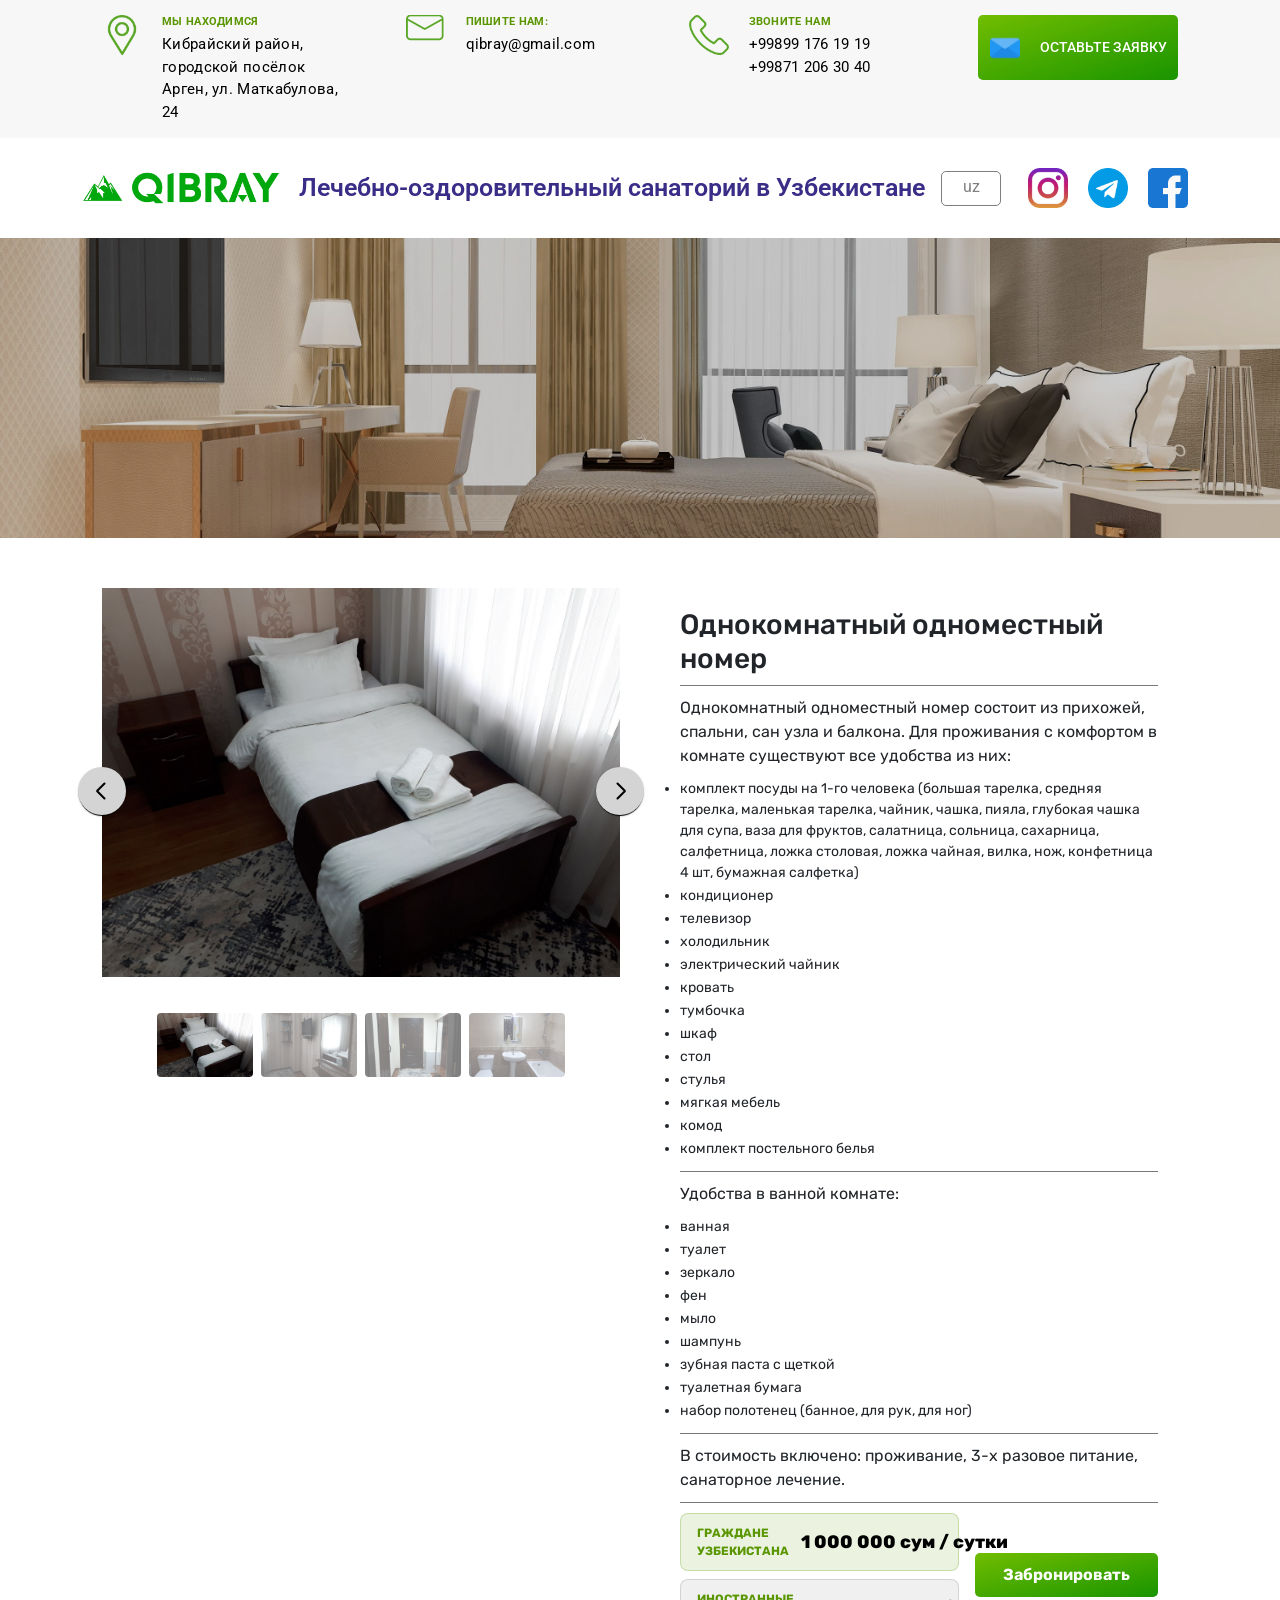
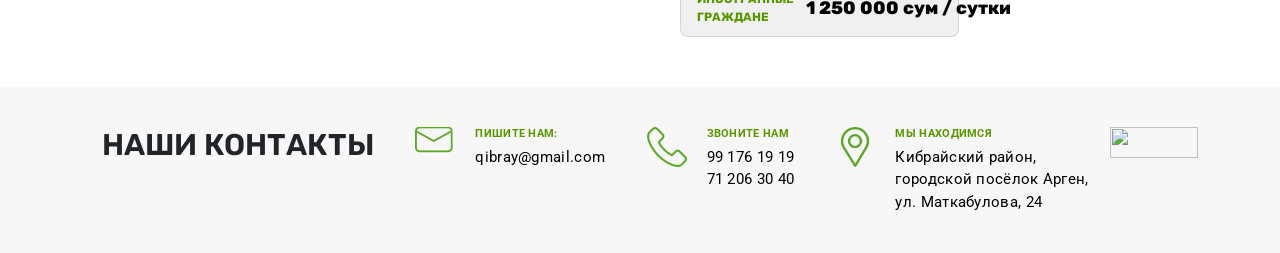
==== commit 9a8fe421: "Добавление карточки ЦЕНЫ и изменение цен" ====
--- a/html/1lux.html
+++ b/html/1lux.html
@@ -84,7 +84,7 @@
         </content>
     </div>
 
-    <header id="top">
+    <header id="top">
         <div class="header_info">
             <div class="container">
                 <div class="hid col-3">
@@ -128,10 +128,7 @@
             <div class="container">
                 <div class="logo"><img src="img/logo.png" alt=""></div>
                 <h3 class="menu_h3">Лечебно-оздоровительный санаторий в Узбекистане</h3>
-                <div class="lang-switcher" aria-label="Выбор языка">
-                    <a href="#" class="lang is-active" data-lang="ru">RU</a>
-                    <a href="#" class="lang" data-lang="uz">UZ</a>
-                </div>
+                                <a href="#" class="lang">uz</a>
                 <div class="nav_media">
                     <a href="#" class="nav_icon"><img src="img/soc1.png" alt=""></a>
                     <a href="https://t.me/qibraysanatoriy_bot" class="nav_icon"><img src="img/soc2.png" alt=""></a>
@@ -234,9 +231,18 @@
                         <div class="nomer_line"></div>
 
                         <div class="price">
-                            <div class="price_list">700 000 сум / в день</div>
+                            <div class="price_lists">
+                                <div class="price_list">
+                                    <span class="price_list__label">Граждане Узбекистана</span>
+                                    <strong>1 000 000 сум / сутки</strong>
+                                </div>
+                                <div class="price_list price_list--foreign">
+                                    <span class="price_list__label">Иностранные граждане</span>
+                                    <strong>1 250 000 сум / сутки</strong>
+                                </div>
+                            </div>
                             <div class="reserve">
-                                <a href="#top" class="btn_reserve">Забронировать</a>
+                                <a href="#top" class="btn_reserve">Забронировать</a>
                             </div>
                         </div>
                     </div>
@@ -327,4 +333,4 @@
 </html>
 </body>
 
-</html>
+</html>
--- a/html/css/style-min.css
+++ b/html/css/style-min.css
@@ -1,4 +1,4 @@
-*{margin:0;padding:0;-webkit-box-sizing:border-box!important;box-sizing:border-box!important}html::-webkit-scrollbar{width:7px;background-color:#000}html::-webkit-scrollbar-thumb{border-radius:10px;background-color:#fff}h1,h2,h3,h4,h5,p{margin-bottom:0}body{background-attachment:fixed}.parallax-window{background:0 0}.hamburger,.menu{color:#000!important}.hamburger__label::before{background:#000!important}.bg-light,.navbar-light{background:0 0!important}.menu__link:hover{color:#ffe600;text-decoration:none}.header{display:none}header .header_info{padding:15px 0;background:rgba(206,206,206,.171)}header .header_info .container{display:-webkit-box;display:-ms-flexbox;display:flex;-webkit-box-pack:justify;-ms-flex-pack:justify;justify-content:space-between;-webkit-box-align:start;-ms-flex-align:start;align-items:flex-start}header .header_info .container .hid{-webkit-box-align:start;-ms-flex-align:start;align-items:flex-start;padding:0 20px}header .header_info .container .hid .hid_icon,header .header_info .container .hid a .hid_icon{margin-right:20px}header .header_info .container .hid .hid_icon img{width:40px;height:40px}header .header_info .container .hid,header .header_info .container .hid .hid_text,header .header_info .container .hid a{display:-webkit-box;display:-ms-flexbox;display:flex;-webkit-box-pack:center;-ms-flex-pack:center;justify-content:center}header .header_info .container .hid .hid_text{-webkit-box-align:start;-ms-flex-align:start;align-items:flex-start;-webkit-box-orient:vertical;-webkit-box-direction:normal;-ms-flex-direction:column;flex-direction:column}header .header_info .container .hid .hid_text h3{font-family:'Roboto',sans-serif;color:#5a9600;letter-spacing:.3px;text-transform:uppercase;font-size:11px;font-weight:700;margin-bottom:5px}header .header_info .container .hid .hid_text p{font-family:'Roboto',sans-serif;color:#000;letter-spacing:.3px;font-size:15px;font-weight:400}header .header_info .container .hid a{height:65px;width:200px;background:-webkit-gradient(linear,left top,right bottom,from(#71bd00),to(#199400));background:-o-linear-gradient(top left,#71bd00 0,#199400 100%);background:linear-gradient(to bottom right,#71bd00 0,#199400 100%);text-decoration:none;border-radius:5px;-webkit-box-align:center;-ms-flex-align:center;align-items:center}.footer_info .container .hid a .hid_icon img,header .header_info .container .hid a .hid_icon img{width:30px;height:30px}.footer_info .container .hid a h3,header .header_info .container .hid a h3{font-size:14px;color:#fff;font-family:'Roboto',sans-serif;text-transform:uppercase}.numbers .container .numbers_div .num_left .num_item .num_body a:hover,header .header_info .container .hid a:hover{background:-webkit-gradient(linear,left top,right bottom,from(#199400),to(#71bd00));background:-o-linear-gradient(top left,#199400 0,#71bd00 100%);background:linear-gradient(to bottom right,#199400 0,#71bd00 100%)}header .header_info .container .hid:last-child{display:-webkit-box;display:-ms-flexbox;display:flex;-webkit-box-pack:end;-ms-flex-pack:end;justify-content:flex-end;-webkit-box-align:center;-ms-flex-align:center;align-items:center}header .header_nav{padding:10px;width:100%}header .header_nav .container{display:-webkit-box;display:-ms-flexbox;display:flex;-webkit-box-pack:justify;-ms-flex-pack:justify;justify-content:space-between;-webkit-box-align:center;-ms-flex-align:center;align-items:center;-ms-flex-wrap:wrap;flex-wrap:wrap}header .header_nav .container .lang{text-decoration:none;width:60px;padding-bottom:2px;height:35px;text-align:center;border:1px #7f7f7f solid;border-radius:5px;color:#7f7f7f;font-family:'Roboto',sans-serif;font-size:16px;-webkit-transition:.3s;-o-transition:.3s;transition:.3s}header .header_nav .container .lang:hover{background:#7f7f7f;color:#fff}header .header_nav .container .lang,header .header_nav .logo,header .header_nav .nav_media{display:-webkit-box;display:-ms-flexbox;display:flex;-webkit-box-pack:center;-ms-flex-pack:center;justify-content:center;-webkit-box-align:center;-ms-flex-align:center;align-items:center}header .header_nav .logo img{width:200px;height:80px}header .header_nav h3{font-family:'Roboto',sans-serif;font-weight:600;font-size:25px;color:#392d88;text-align:center}header .header_nav .nav_media .nav_icon{margin-left:10px;margin-right:10px}header .header_nav .nav_media .nav_icon img{width:40px!important;height:40px!important}header .header_nav .social-media{margin-right:80px}header .header_nav .social-media .social img{width:40px;height:40px;margin-left:10px;margin-right:10px}.line1{width:100px;height:10px;background:#fff;margin-bottom:20px}.body1,.body1 .body1_left .body1_dark{display:-webkit-box;display:-ms-flexbox;display:flex}.body1,.body1 .body1_left{-ms-flex-wrap:wrap;flex-wrap:wrap}.body1{-webkit-box-align:center;-ms-flex-align:center;align-items:center;height:500px}.body1 .body1_left{background:url(../img/oziel-gomez-b7TDOdBVewY-unsplash-min-scaled.jpg) 0 0/cover no-repeat;width:50%;height:100%}.body1,.body1 .body1_left .body1_dark,.body1 .body1_left .body1_info{-webkit-box-pack:center;-ms-flex-pack:center;justify-content:center}.body1 .body1_left .body1_dark{background:rgba(0,87,19,.377);-webkit-box-align:start;-ms-flex-align:start;align-items:flex-start;-webkit-box-orient:vertical;-webkit-box-direction:normal;-ms-flex-direction:column;flex-direction:column;padding:30px;width:100%;height:100%}.body1 .body1_left h1{font-family:'Lobster',cursive;font-size:30px;margin-bottom:20px;color:#fff}.body1 .body1_left .body1_info{margin-bottom:20px}.body1 .body1_left .body1_info img{width:35px;height:35px;margin-right:10px}.body1 .body1_left .body1_info a,.body1 .body1_left .body1_info h3{text-decoration:none;color:#fff;font-size:18px;font-weight:700}.body1 .body1_left .body1_info a:hover{color:#ffe600}.body1 .body1_right{height:100%;width:50%;background:url(../img/photo_2021-06-19_11-27-28.jpg) 50% 50%/cover}.plus{height:200px;background:rgba(38,133,0,.356)}.body1 .body1_left .body1_info,.slider .container-fluid,.swiper-container .swiper-wrapper{display:-webkit-box;display:-ms-flexbox;display:flex;-webkit-box-align:center;-ms-flex-align:center;align-items:center}.slider .container-fluid{position:relative;-webkit-box-pack:center;-ms-flex-pack:center;justify-content:center}.plus,.swiper-container{width:100%}.swiper-container .swiper-wrapper{-webkit-box-pack:justify;-ms-flex-pack:justify;justify-content:space-between}.swiper-container .swiper-wrapper .swiper-slide{overflow:visible;max-height:560px;min-height:560px;position:relative;z-index:3;width:100%;padding:25px 80px;-webkit-box-sizing:border-box;box-sizing:border-box}.swiper-container .swiper-wrapper .swiper-slide .slide-img img{max-width:508px;max-height:508px}.swiper-container,.swiper-container .swiper-wrapper .swiper-slide,.swiper-container .swiper-wrapper .swiper-slide .slide-text,.swiper-container .swiper-wrapper .swiper-slide .slide-text a{display:-webkit-box;display:-ms-flexbox;display:flex;-webkit-box-pack:center;-ms-flex-pack:center;justify-content:center;-webkit-box-align:center;-ms-flex-align:center;align-items:center}.swiper-container .swiper-wrapper .swiper-slide .slide-text{position:relative;z-index:3;-webkit-box-orient:vertical;-webkit-box-direction:normal;-ms-flex-direction:column;flex-direction:column;font-family:'Montserrat',sans-serif;width:60%}.swiper-container .swiper-wrapper .swiper-slide .slide-text h4{font-style:normal;font-weight:600;font-size:45px;line-height:43px;color:#fff;text-align:center}.swiper-container .swiper-wrapper .swiper-slide .slide-text p{margin-top:20px;font-style:normal;font-weight:400;font-size:18px;line-height:30px;color:#fff}.swiper-container .swiper-wrapper .swiper-slide .slide-text a{margin-top:20px;width:246px;height:59px;background:#e0e0e0;font-style:normal;font-weight:700;font-size:20px;line-height:30px;color:#000;text-decoration:none;-webkit-transition:.3s;-o-transition:.3s;transition:.3s}.swiper-container .swiper-wrapper .swiper-slide .slide-text a:hover{-webkit-box-shadow:0 0 0 2px #ffcc01;box-shadow:0 0 0 2px #ffcc01}.swiper-container .swiper-wrapper .swiper-slide:after{content:'';position:absolute;top:0;left:0;right:0;bottom:0;background:rgba(0,0,0,.2);z-index:2}.slider{padding:0;position:relative}.ss1{background:url(../img/mountains-nature-landscape-min.jpg) 50% 100%/cover}.ss2{background:url(../img/landscape-336542_1920.jpg) 50% 100%/cover}.swiper-button-next,.swiper-button-prev{top:275px;position:absolute;width:54px;height:54px;background:#ffffff00;border:2px solid #fff;border-radius:50%;-webkit-box-sizing:border-box;box-sizing:border-box;-webkit-box-shadow:2px 2px 4px rgba(0,0,0,.25);box-shadow:2px 2px 4px rgba(0,0,0,.25)}.swiper-button-prev{left:100px;padding-right:3px}.swiper-button-next img,.swiper-button-prev img{width:15px;height:25px}.swiper-button-next{right:100px;padding-left:3px}.swiper-button-next:focus,.swiper-button-prev:focus{outline:0}.left_text,.swiper-button-next::after,.swiper-button-prev::after{display:none}.left_text{-webkit-box-pack:center;-ms-flex-pack:center;justify-content:center;-webkit-box-align:center;-ms-flex-align:center;align-items:center;-webkit-box-orient:vertical;-webkit-box-direction:normal;-ms-flex-direction:column;flex-direction:column;font-family:'Montserrat',sans-serif;margin-bottom:20px}.left_text h3,.numbers .container .numbers_div .num_right h3{font-weight:700;color:#000}.health_txt p,.left_text p,.numbers .container .numbers_div .num_right p{font-weight:500;color:#000}a[data-fancybox] img{cursor:-webkit-zoom-in;cursor:zoom-in}.numbers{padding:20px 0;background:url(../img/beautiful-shot-high-white-hilltops-mountains-covered-fog.jpg) 50% 50%/cover;background-attachment:fixed}.numbers,.numbers .container .numbers_div,.numbers .container .numbers_div .num_left{display:-webkit-box;display:-ms-flexbox;display:flex;-webkit-box-pack:center;-ms-flex-pack:center;justify-content:center;-webkit-box-align:center;-ms-flex-align:center;align-items:center}.numbers .container .numbers_div{margin-bottom:70px}.numbers .container .numbers_div .num_left{z-index:333;margin-top:-150px;-ms-flex-wrap:wrap;flex-wrap:wrap}.health .health_div .num_item,.numbers .container .numbers_div .num_left .num_item{max-width:409px;min-width:350px;padding:20px;margin-left:5px;margin-right:5px;background:rgba(255,255,255,.267);border-radius:5px;margin-bottom:10px}.health .health_div .num_item img,.numbers .container .numbers_div .num_left .num_item img{border-radius:5px;width:100%;height:auto}.numbers .container .numbers_div .num_left .num_item .num_body,.numbers .container .numbers_div .num_right .nr_div .nr_icon{-webkit-box-pack:center;-ms-flex-pack:center;justify-content:center;-webkit-box-orient:vertical;-webkit-box-direction:normal;-ms-flex-direction:column;flex-direction:column}.numbers .container .numbers_div .num_left .num_item .num_body{padding:20px 20px 0;display:-webkit-box;display:-ms-flexbox;display:flex;-webkit-box-align:start;-ms-flex-align:start;align-items:flex-start;letter-spacing:-1px;font-family:'Montserrat',sans-serif}.numbers .container .numbers_div .num_left .num_item .num_body h3{text-align:left;color:#000;font-size:20px;font-weight:800;letter-spacing:.2px;margin-bottom:10px}.numbers .container .numbers_div .num_left .num_item .num_body p{font-family:'Montserrat',sans-serif;text-align:left;font-size:15px;color:#000;font-weight:600;margin-bottom:20px}.health .health_div .num_item .num_body a,.numbers .container .numbers_div .num_left .num_item .num_body a{padding:10px 30px;background:-webkit-gradient(linear,left top,right bottom,from(#71bd00),to(#199400));background:-o-linear-gradient(top left,#71bd00 0,#199400 100%);background:linear-gradient(to bottom right,#71bd00 0,#199400 100%);width:200px;text-decoration:none;color:#fff;font-family:'Montserrat',sans-serif;font-weight:700;letter-spacing:.2px;text-align:center;border-radius:5px;-webkit-transition:.5s;-o-transition:.5s;transition:.5s}.numbers .container .numbers_div .num_right{display:-webkit-box;display:-ms-flexbox;display:flex;-webkit-box-orient:vertical;-webkit-box-direction:normal;-ms-flex-direction:column;flex-direction:column;font-family:'Montserrat',sans-serif}.numbers .container .numbers_div .num_right,.numbers .container .numbers_div .num_right .nr_div,.numbers .container .numbers_div .num_right2{-webkit-box-pack:center;-ms-flex-pack:center;justify-content:center;-webkit-box-align:center;-ms-flex-align:center;align-items:center}.numbers .container .numbers_div .num_right .nr_div{margin-top:30px;width:100%;background:rgba(0,0,0,.219);border-radius:10px;padding:20px 30px;display:-webkit-box;display:-ms-flexbox;display:flex;-webkit-box-orient:vertical;-webkit-box-direction:normal;-ms-flex-direction:column;flex-direction:column}.numbers .container .numbers_div .num_right .nr_div .nr_icon{padding:20px 0}.numbers .container .numbers_div .num_right .nr_div .nr_icon img{width:60px;height:60px;margin-bottom:10px}.numbers .container .numbers_div .num_right .nr_div .nr_icon p,.numbers .container .numbers_div .num_right2 .nr_div .nr_icon p{text-align:center;color:#fff;text-transform:uppercase!important;font-family:'Montserrat',sans-serif;font-weight:700;letter-spacing:0;font-size:15px}.numbers .container .numbers_div .num_right2{padding:0 20px;display:none;font-family:'Montserrat',sans-serif}.numbers .container .numbers_div .num_right2 h3{font-size:19px;font-weight:700;color:#000}.numbers .container .numbers_div .num_right2 p{font-size:16px;font-weight:500;color:#000;text-align:center}.numbers .container .numbers_div .num_right2 .nr_div{margin-top:20px;background:rgba(0,0,0,.219);border-radius:10px;padding:5px 10px;-ms-flex-pack:distribute;justify-content:space-around;-webkit-box-orient:horizontal!important;-webkit-box-direction:normal!important;-ms-flex-direction:row!important;flex-direction:row!important;-ms-flex-wrap:wrap;flex-wrap:wrap}.health .health_div,.numbers .container .numbers_div .num_right .nr_div .nr_icon,.numbers .container .numbers_div .num_right2 .nr_div,.numbers .container .numbers_div .num_right2 .nr_div .nr_icon{display:-webkit-box;display:-ms-flexbox;display:flex;-webkit-box-align:center;-ms-flex-align:center;align-items:center}.health_txt,.numbers .container .numbers_div .num_right2,.numbers .container .numbers_div .num_right2 .nr_div .nr_icon{-webkit-box-orient:vertical;-webkit-box-direction:normal;-ms-flex-direction:column;flex-direction:column}.numbers .container .numbers_div .num_right2 .nr_div .nr_icon{width:50%;-ms-flex-pack:distribute;justify-content:space-around;padding:10px 0}.numbers .container .numbers_div .num_right2 .nr_div .nr_icon img{width:20px;height:20px;margin-bottom:10px}.numbers .container .numbers_div .num_right2 .nr_div .nr_icon p{font-size:8px}.health_txt{font-family:'Roboto',sans-serif;margin-bottom:30px;display:-webkit-box;display:-ms-flexbox;display:flex;-webkit-box-pack:center;-ms-flex-pack:center;justify-content:center;-webkit-box-align:center;-ms-flex-align:center;align-items:center}.health_txt h3{font-size:30px;color:#000;font-weight:600;letter-spacing:1px}.health_txt p{font-size:18px}.health{margin-bottom:55px}.health .health_div{-webkit-box-pack:center!important;-ms-flex-pack:center!important;justify-content:center!important;-ms-flex-wrap:wrap;flex-wrap:wrap}.galery,.health .health_div .num_item .num_body{-ms-flex-pack:center;justify-content:center;-webkit-box-orient:vertical;-webkit-box-direction:normal;-ms-flex-direction:column;flex-direction:column;font-family:'Montserrat',sans-serif}.galery,.galery .galery_div,.health .health_div .num_item .num_body{display:-webkit-box;display:-ms-flexbox;display:flex;-webkit-box-pack:center}.health .health_div .num_item .num_body{padding:20px 20px 0;-webkit-box-align:start;-ms-flex-align:start;align-items:flex-start;letter-spacing:-1px}.health .health_div .num_item .num_body h3{text-align:center;color:#000;font-size:20px;font-weight:800;letter-spacing:.2px;margin-bottom:10px}.health .health_div .num_item .num_body p{font-family:'Montserrat',sans-serif;text-align:left;font-size:15px;color:#000;font-weight:600;margin-bottom:20px}.footer_info .container .hid a:hover,.health .health_div .num_item .num_body a:hover{background:-webkit-gradient(linear,left top,right bottom,from(#199400),to(#71bd00));background:-o-linear-gradient(top left,#199400 0,#71bd00 100%);background:linear-gradient(to bottom right,#199400 0,#71bd00 100%)}.galery,.galery .galery_div{-webkit-box-align:center;-ms-flex-align:center;align-items:center}.galery{margin-bottom:50px}.galery,.galery .health_txt{width:100%}.galery .galery_div{position:relative;-ms-flex-wrap:wrap;flex-wrap:wrap;-ms-flex-pack:distribute!important;justify-content:space-around!important}.galery .gallery_div{-webkit-box-pack:center;-ms-flex-pack:center;justify-content:center}.galery .gallery_div a{max-width:200px;margin:15px;max-height:150px;padding:0;text-decoration:none;content:""}.galery .gallery_div a img{width:200px;height:150px}.galery .gallery_div,.rest,.rest .rest_div .rest_p .rest_p_right{display:-webkit-box;display:-ms-flexbox;display:flex}.galery .gallery_div,.rest,.rest .rest_div .rest_p{-webkit-box-align:center;-ms-flex-align:center;align-items:center}.rest{position:relative;background:url(../img/luxfon.com_1193.jpg) 50% 40%/cover;padding:60px 0;-webkit-box-pack:center;-ms-flex-pack:center;justify-content:center}.rest .rest_div{color:#fff;font-family:'Montserrat',sans-serif;position:relative;z-index:3}.rest .rest_div h2{font-weight:800;word-spacing:5px;letter-spacing:0;margin-bottom:60px;font-size:40px;color:#00c700}.rest .rest_div h3{font-weight:500;margin-bottom:30px}.rest .rest_div .rest_p{display:-webkit-box;display:-ms-flexbox;display:flex;-webkit-box-pack:start;-ms-flex-pack:start;justify-content:flex-start;margin-bottom:50px}.rest .rest_div .rest_p .rest_p_left{height:125px;width:1px;background:#fff;margin-right:30px}.rest .rest_div .rest_p .rest_p_right{height:100%;-webkit-box-pack:justify;-ms-flex-pack:justify;justify-content:space-between;-webkit-box-align:start;-ms-flex-align:start;align-items:flex-start;-webkit-box-orient:vertical;-webkit-box-direction:normal;-ms-flex-direction:column;flex-direction:column;font-size:20px;font-weight:500}.rest .rest_div .rest_p .rest_p_right p:first-child{margin-bottom:20px}.rest:after{content:'';position:absolute;top:0;left:0;right:0;bottom:0;background:rgba(0,0,0,.3);z-index:2}.about .about_left a,.rest_button a{padding:16px 40px;letter-spacing:1px;text-decoration:none;color:#fff;text-transform:uppercase;border-radius:10px}.rest_button a{background:rgba(0,0,0,.774);font-size:20px;-webkit-transition:.5s;-o-transition:.5s;transition:.5s}.about .about_left a:hover,.rest_button a:hover{background:0 0;border:1px #fff solid;margin-left:20px}.about{padding:50px 0;font-family:'Rubik',sans-serif}.about .container{-webkit-box-align:center;-ms-flex-align:center;align-items:center;-ms-flex-wrap:wrap;flex-wrap:wrap}.about .about_left,.about .about_right,.about .about_right form,.about .container{display:-webkit-box;display:-ms-flexbox;display:flex;-webkit-box-pack:center;-ms-flex-pack:center;justify-content:center}.about .about_left{-webkit-box-align:start;-ms-flex-align:start;align-items:flex-start;-webkit-box-orient:vertical;-webkit-box-direction:normal;-ms-flex-direction:column;flex-direction:column}.about .about_left h3{font-weight:600;margin-bottom:30px;font-size:40px}.about .about_left p{font-size:17px;margin-bottom:30px}.about .about_left a{background:rgba(0,141,12,.774);font-size:16px;-webkit-transition:.3s;-o-transition:.3s;transition:.3s}.about .about_left a:hover{border:1px #000 solid;color:#000}.about .about_right,.about .about_right form{-ms-flex-line-pack:center;align-content:center}.about .about_right form{min-width:360px;border-radius:10px;padding:40px 30px;-webkit-box-pack:justify;-ms-flex-pack:justify;justify-content:space-between;-webkit-box-orient:vertical;-webkit-box-direction:normal;-ms-flex-direction:column;flex-direction:column;background:-webkit-gradient(linear,left bottom,right top,from(rgba(0,71,6,.774)),to(rgba(0,202,17,.774)));background:-o-linear-gradient(bottom left,rgba(0,71,6,.774),rgba(0,202,17,.774));background:linear-gradient(to top right,rgba(0,71,6,.774),rgba(0,202,17,.774))}.about .about_right form h3{text-align:center;font-weight:600;margin-bottom:20px;font-size:30px;color:#fff}.about .about_right form input{border-radius:5px;padding:10px 20px;height:45px;width:100%;margin-bottom:30px;outline:0;border:0}.about .about_right form input::-webkit-input-placeholder{color:#696969;font-weight:600}.about .about_right form input::-moz-placeholder{color:#696969;font-weight:600}.about .about_right form input:-ms-input-placeholder,.about .about_right form input::-ms-input-placeholder{color:#696969;font-weight:600}.about .about_right form input::placeholder{color:#696969;font-weight:600}.about .about_right form button{border-radius:5px;height:45px;outline:0;font-weight:600;font-size:20px;background:0 0;border:1px #fff solid;color:#fff;-webkit-transition:.3s;-o-transition:.3s;transition:.3s}.about .about_right form button:hover{background:#fff;color:rgba(0,71,6,.774)}.footer_info{padding:40px 0;background:rgba(206,206,206,.171)}.footer_info .container,.footer_info .container .hid{display:-webkit-box;display:-ms-flexbox;display:flex;-webkit-box-pack:justify;-ms-flex-pack:justify;justify-content:space-between;-webkit-box-align:start;-ms-flex-align:start;align-items:flex-start}.footer_info .container .hid{-webkit-box-pack:start;-ms-flex-pack:start;justify-content:flex-start;padding:0 20px}.footer_info .container .hid h2{font-size:30px;font-family:'Rubik',sans-serif;font-weight:600}.footer_info .container .hid .hid_icon,.footer_info .container .hid a .hid_icon{margin-right:20px}.footer_info .container .hid .hid_icon img{margin:auto;width:40px;height:40px}.footer_info .container .hid .hid_text,.footer_info .container .hid a{display:-webkit-box;display:-ms-flexbox;display:flex;-webkit-box-pack:center;-ms-flex-pack:center;justify-content:center}.footer_info .container .hid .hid_text{-webkit-box-align:start;-ms-flex-align:start;align-items:flex-start;-webkit-box-orient:vertical;-webkit-box-direction:normal;-ms-flex-direction:column;flex-direction:column}.footer_info .container .hid .hid_text h3{font-family:'Roboto',sans-serif;color:#5a9600;letter-spacing:.3px;text-transform:uppercase;font-size:11px;font-weight:700;margin-bottom:5px}.footer_info .container .hid .hid_text p{font-family:'Roboto',sans-serif;color:#000;letter-spacing:.3px;font-size:15px;font-weight:400}.footer_info .container .hid a{height:65px;width:200px;background:-webkit-gradient(linear,left top,right bottom,from(#71bd00),to(#199400));background:-o-linear-gradient(top left,#71bd00 0,#199400 100%);background:linear-gradient(to bottom right,#71bd00 0,#199400 100%);text-decoration:none;border-radius:5px;-webkit-box-align:center;-ms-flex-align:center;align-items:center}.footer_info .container .hid:last-child{display:-webkit-box;display:-ms-flexbox;display:flex;-webkit-box-pack:end;-ms-flex-pack:end;justify-content:flex-end;-webkit-box-align:center;-ms-flex-align:center;align-items:center}.why{display:-webkit-box;display:-ms-flexbox;display:flex;-webkit-box-pack:start;-ms-flex-pack:start;justify-content:flex-start;-webkit-box-align:center;-ms-flex-align:center;align-items:center;-webkit-box-orient:vertical;-webkit-box-direction:normal;-ms-flex-direction:column;flex-direction:column;height:300px;background:url(../img/luxfon.com_1193.jpg) 50% 40%/cover;font-family:'Montserrat',sans-serif;color:#fff}.why .why_bg{padding:50px 0 0;width:100%;height:100%;background:rgba(0,0,0,.335)}.nomera_banner{width:100%;height:300px;-webkit-filter:brightness(.8);filter:brightness(.8)}.nomera{padding:50px 0}.nomera .nomer_line{width:100%;border-bottom:1px solid #797979;margin:10px 0}.nomera .container .nomer{display:-webkit-box;display:-ms-flexbox;display:flex;-webkit-box-align:start;-ms-flex-align:start;align-items:flex-start;-ms-flex-wrap:wrap;flex-wrap:wrap}.nomera .container .nomer .nomer_carousel{width:50%;padding:0 20px;margin-bottom:30px}.nomera .container .nomer .nomer_text,.nomera .container .nomer .nomer_text .price .reserve .btn_reserve{display:-webkit-box;display:-ms-flexbox;display:flex;-webkit-box-pack:center;-ms-flex-pack:center;justify-content:center}.nomera .container .nomer .nomer_text{width:50%;padding:20px 40px 0;-webkit-box-orient:vertical;-webkit-box-direction:normal;-ms-flex-direction:column;flex-direction:column;-webkit-box-align:start;-ms-flex-align:start;align-items:flex-start;font-family:'Rubik',sans-serif}.nomera .container .nomer .nomer_text ul{margin-top:10px}.nomera .container .nomer .nomer_text li{margin-bottom:2px;list-style-type:disc;font-size:14px}.nomera .container .nomer .nomer_text .price{width:100%;display:-webkit-box;display:-ms-flexbox;display:flex}.nomera .container .nomer .nomer_text .price .price_list{padding:10px 20px;font-size:22px;font-style:italic;margin-right:20px}.nomera .container .nomer .nomer_text .price .reserve{display:-webkit-box;display:-ms-flexbox;display:flex;padding:2px 0}.nomera .container .nomer .nomer_text .price .reserve .btn_reserve{padding:10px 20px;font-size:18px;-webkit-box-align:center;-ms-flex-align:center;align-items:center;text-decoration:none;color:#000;background:#fff;border:1px solid #000;-webkit-transition:.3s;-o-transition:.3s;transition:.3s}.nomera .container .nomer .nomer_text .price .reserve .btn_reserve:hover{background:#000;color:#fff}#mainCarousel{width:100%;margin:0 auto 1rem;--carousel-button-color: #000000;--carousel-button-bg: #d4d4d4;--carousel-button-shadow: 0 2px 1px -1px rgb(0 0 0%),
+﻿*{margin:0;padding:0;-webkit-box-sizing:border-box!important;box-sizing:border-box!important}html::-webkit-scrollbar{width:7px;background-color:#000}html::-webkit-scrollbar-thumb{border-radius:10px;background-color:#fff}h1,h2,h3,h4,h5,p{margin-bottom:0}body{background-attachment:fixed}.parallax-window{background:0 0}.hamburger,.menu{color:#000!important}.hamburger__label::before{background:#000!important}.bg-light,.navbar-light{background:0 0!important}.menu__link:hover{color:#ffe600;text-decoration:none}.header{display:none}header .header_info{padding:15px 0;background:rgba(206,206,206,.171)}header .header_info .container{display:-webkit-box;display:-ms-flexbox;display:flex;-webkit-box-pack:justify;-ms-flex-pack:justify;justify-content:space-between;-webkit-box-align:start;-ms-flex-align:start;align-items:flex-start}header .header_info .container .hid{-webkit-box-align:start;-ms-flex-align:start;align-items:flex-start;padding:0 20px}header .header_info .container .hid .hid_icon,header .header_info .container .hid a .hid_icon{margin-right:20px}header .header_info .container .hid .hid_icon img{width:40px;height:40px}header .header_info .container .hid,header .header_info .container .hid .hid_text,header .header_info .container .hid a{display:-webkit-box;display:-ms-flexbox;display:flex;-webkit-box-pack:center;-ms-flex-pack:center;justify-content:center}header .header_info .container .hid .hid_text{-webkit-box-align:start;-ms-flex-align:start;align-items:flex-start;-webkit-box-orient:vertical;-webkit-box-direction:normal;-ms-flex-direction:column;flex-direction:column}header .header_info .container .hid .hid_text h3{font-family:'Roboto',sans-serif;color:#5a9600;letter-spacing:.3px;text-transform:uppercase;font-size:11px;font-weight:700;margin-bottom:5px}header .header_info .container .hid .hid_text p{font-family:'Roboto',sans-serif;color:#000;letter-spacing:.3px;font-size:15px;font-weight:400}header .header_info .container .hid a{height:65px;width:200px;background:-webkit-gradient(linear,left top,right bottom,from(#71bd00),to(#199400));background:-o-linear-gradient(top left,#71bd00 0,#199400 100%);background:linear-gradient(to bottom right,#71bd00 0,#199400 100%);text-decoration:none;border-radius:5px;-webkit-box-align:center;-ms-flex-align:center;align-items:center}.footer_info .container .hid a .hid_icon img,header .header_info .container .hid a .hid_icon img{width:30px;height:30px}.footer_info .container .hid a h3,header .header_info .container .hid a h3{font-size:14px;color:#fff;font-family:'Roboto',sans-serif;text-transform:uppercase}.numbers .container .numbers_div .num_left .num_item .num_body a:hover,header .header_info .container .hid a:hover{background:-webkit-gradient(linear,left top,right bottom,from(#199400),to(#71bd00));background:-o-linear-gradient(top left,#199400 0,#71bd00 100%);background:linear-gradient(to bottom right,#199400 0,#71bd00 100%)}header .header_info .container .hid:last-child{display:-webkit-box;display:-ms-flexbox;display:flex;-webkit-box-pack:end;-ms-flex-pack:end;justify-content:flex-end;-webkit-box-align:center;-ms-flex-align:center;align-items:center}header .header_nav{padding:10px;width:100%}header .header_nav .container{display:-webkit-box;display:-ms-flexbox;display:flex;-webkit-box-pack:justify;-ms-flex-pack:justify;justify-content:space-between;-webkit-box-align:center;-ms-flex-align:center;align-items:center;-ms-flex-wrap:wrap;flex-wrap:wrap}header .header_nav .container .lang{text-decoration:none;width:60px;padding-bottom:2px;height:35px;text-align:center;border:1px #7f7f7f solid;border-radius:5px;color:#7f7f7f;font-family:'Roboto',sans-serif;font-size:16px;-webkit-transition:.3s;-o-transition:.3s;transition:.3s}header .header_nav .container .lang:hover{background:#7f7f7f;color:#fff}header .header_nav .container .lang,header .header_nav .logo,header .header_nav .nav_media{display:-webkit-box;display:-ms-flexbox;display:flex;-webkit-box-pack:center;-ms-flex-pack:center;justify-content:center;-webkit-box-align:center;-ms-flex-align:center;align-items:center}header .header_nav .logo img{width:200px;height:80px}header .header_nav h3{font-family:'Roboto',sans-serif;font-weight:600;font-size:25px;color:#392d88;text-align:center}header .header_nav .nav_media .nav_icon{margin-left:10px;margin-right:10px}header .header_nav .nav_media .nav_icon img{width:40px!important;height:40px!important}header .header_nav .social-media{margin-right:80px}header .header_nav .social-media .social img{width:40px;height:40px;margin-left:10px;margin-right:10px}.line1{width:100px;height:10px;background:#fff;margin-bottom:20px}.body1,.body1 .body1_left .body1_dark{display:-webkit-box;display:-ms-flexbox;display:flex}.body1,.body1 .body1_left{-ms-flex-wrap:wrap;flex-wrap:wrap}.body1{-webkit-box-align:center;-ms-flex-align:center;align-items:center;height:500px}.body1 .body1_left{background:url(../img/oziel-gomez-b7TDOdBVewY-unsplash-min-scaled.jpg) 0 0/cover no-repeat;width:50%;height:100%}.body1,.body1 .body1_left .body1_dark,.body1 .body1_left .body1_info{-webkit-box-pack:center;-ms-flex-pack:center;justify-content:center}.body1 .body1_left .body1_dark{background:rgba(0,87,19,.377);-webkit-box-align:start;-ms-flex-align:start;align-items:flex-start;-webkit-box-orient:vertical;-webkit-box-direction:normal;-ms-flex-direction:column;flex-direction:column;padding:30px;width:100%;height:100%}.body1 .body1_left h1{font-family:'Lobster',cursive;font-size:30px;margin-bottom:20px;color:#fff}.body1 .body1_left .body1_info{margin-bottom:20px}.body1 .body1_left .body1_info img{width:35px;height:35px;margin-right:10px}.body1 .body1_left .body1_info a,.body1 .body1_left .body1_info h3{text-decoration:none;color:#fff;font-size:18px;font-weight:700}.body1 .body1_left .body1_info a:hover{color:#ffe600}.body1 .body1_right{height:100%;width:50%;background:url(../img/photo_2021-06-19_11-27-28.jpg) 50% 50%/cover}.plus{height:200px;background:rgba(38,133,0,.356)}.body1 .body1_left .body1_info,.slider .container-fluid,.swiper-container .swiper-wrapper{display:-webkit-box;display:-ms-flexbox;display:flex;-webkit-box-align:center;-ms-flex-align:center;align-items:center}.slider .container-fluid{position:relative;-webkit-box-pack:center;-ms-flex-pack:center;justify-content:center}.plus,.swiper-container{width:100%}.swiper-container .swiper-wrapper{-webkit-box-pack:justify;-ms-flex-pack:justify;justify-content:space-between}.swiper-container .swiper-wrapper .swiper-slide{overflow:visible;max-height:560px;min-height:560px;position:relative;z-index:3;width:100%;padding:25px 80px;-webkit-box-sizing:border-box;box-sizing:border-box}.swiper-container .swiper-wrapper .swiper-slide .slide-img img{max-width:508px;max-height:508px}.swiper-container,.swiper-container .swiper-wrapper .swiper-slide,.swiper-container .swiper-wrapper .swiper-slide .slide-text,.swiper-container .swiper-wrapper .swiper-slide .slide-text a{display:-webkit-box;display:-ms-flexbox;display:flex;-webkit-box-pack:center;-ms-flex-pack:center;justify-content:center;-webkit-box-align:center;-ms-flex-align:center;align-items:center}.swiper-container .swiper-wrapper .swiper-slide .slide-text{position:relative;z-index:3;-webkit-box-orient:vertical;-webkit-box-direction:normal;-ms-flex-direction:column;flex-direction:column;font-family:'Montserrat',sans-serif;width:60%}.swiper-container .swiper-wrapper .swiper-slide .slide-text h4{font-style:normal;font-weight:600;font-size:45px;line-height:43px;color:#fff;text-align:center}.swiper-container .swiper-wrapper .swiper-slide .slide-text p{margin-top:20px;font-style:normal;font-weight:400;font-size:18px;line-height:30px;color:#fff}.swiper-container .swiper-wrapper .swiper-slide .slide-text a{margin-top:20px;width:246px;height:59px;background:#e0e0e0;font-style:normal;font-weight:700;font-size:20px;line-height:30px;color:#000;text-decoration:none;-webkit-transition:.3s;-o-transition:.3s;transition:.3s}.swiper-container .swiper-wrapper .swiper-slide .slide-text a:hover{-webkit-box-shadow:0 0 0 2px #ffcc01;box-shadow:0 0 0 2px #ffcc01}.swiper-container .swiper-wrapper .swiper-slide:after{content:'';position:absolute;top:0;left:0;right:0;bottom:0;background:rgba(0,0,0,.2);z-index:2}.slider{padding:0;position:relative}.ss1{background:url(../img/mountains-nature-landscape-min.jpg) 50% 100%/cover}.ss2{background:url(../img/landscape-336542_1920.jpg) 50% 100%/cover}.swiper-button-next,.swiper-button-prev{top:275px;position:absolute;width:54px;height:54px;background:#ffffff00;border:2px solid #fff;border-radius:50%;-webkit-box-sizing:border-box;box-sizing:border-box;-webkit-box-shadow:2px 2px 4px rgba(0,0,0,.25);box-shadow:2px 2px 4px rgba(0,0,0,.25)}.swiper-button-prev{left:100px;padding-right:3px}.swiper-button-next img,.swiper-button-prev img{width:15px;height:25px}.swiper-button-next{right:100px;padding-left:3px}.swiper-button-next:focus,.swiper-button-prev:focus{outline:0}.left_text,.swiper-button-next::after,.swiper-button-prev::after{display:none}.left_text{-webkit-box-pack:center;-ms-flex-pack:center;justify-content:center;-webkit-box-align:center;-ms-flex-align:center;align-items:center;-webkit-box-orient:vertical;-webkit-box-direction:normal;-ms-flex-direction:column;flex-direction:column;font-family:'Montserrat',sans-serif;margin-bottom:20px}.left_text h3,.numbers .container .numbers_div .num_right h3{font-weight:700;color:#000}.health_txt p,.left_text p,.numbers .container .numbers_div .num_right p{font-weight:500;color:#000}a[data-fancybox] img{cursor:-webkit-zoom-in;cursor:zoom-in}.numbers{padding:20px 0;background:url(../img/beautiful-shot-high-white-hilltops-mountains-covered-fog.jpg) 50% 50%/cover;background-attachment:fixed}.numbers,.numbers .container .numbers_div,.numbers .container .numbers_div .num_left{display:-webkit-box;display:-ms-flexbox;display:flex;-webkit-box-pack:center;-ms-flex-pack:center;justify-content:center;-webkit-box-align:center;-ms-flex-align:center;align-items:center}.numbers .container .numbers_div{margin-bottom:70px}.numbers .container .numbers_div .num_left{z-index:333;margin-top:-150px;-ms-flex-wrap:wrap;flex-wrap:wrap}.health .health_div .num_item,.numbers .container .numbers_div .num_left .num_item{max-width:409px;min-width:350px;padding:20px;margin-left:5px;margin-right:5px;background:rgba(255,255,255,.267);border-radius:5px;margin-bottom:10px}.health .health_div .num_item img,.numbers .container .numbers_div .num_left .num_item img{border-radius:5px;width:100%;height:auto}.numbers .container .numbers_div .num_left .num_item .num_body,.numbers .container .numbers_div .num_right .nr_div .nr_icon{-webkit-box-pack:center;-ms-flex-pack:center;justify-content:center;-webkit-box-orient:vertical;-webkit-box-direction:normal;-ms-flex-direction:column;flex-direction:column}.numbers .container .numbers_div .num_left .num_item .num_body{padding:20px 20px 0;display:-webkit-box;display:-ms-flexbox;display:flex;-webkit-box-align:start;-ms-flex-align:start;align-items:flex-start;letter-spacing:-1px;font-family:'Montserrat',sans-serif}.numbers .container .numbers_div .num_left .num_item .num_body h3{text-align:left;color:#000;font-size:20px;font-weight:800;letter-spacing:.2px;margin-bottom:10px}.numbers .container .numbers_div .num_left .num_item .num_body p{font-family:'Montserrat',sans-serif;text-align:left;font-size:15px;color:#000;font-weight:600;margin-bottom:20px}.health .health_div .num_item .num_body a,.numbers .container .numbers_div .num_left .num_item .num_body a{padding:10px 30px;background:-webkit-gradient(linear,left top,right bottom,from(#71bd00),to(#199400));background:-o-linear-gradient(top left,#71bd00 0,#199400 100%);background:linear-gradient(to bottom right,#71bd00 0,#199400 100%);width:200px;text-decoration:none;color:#fff;font-family:'Montserrat',sans-serif;font-weight:700;letter-spacing:.2px;text-align:center;border-radius:5px;-webkit-transition:.5s;-o-transition:.5s;transition:.5s}.numbers .container .numbers_div .num_right{display:-webkit-box;display:-ms-flexbox;display:flex;-webkit-box-orient:vertical;-webkit-box-direction:normal;-ms-flex-direction:column;flex-direction:column;font-family:'Montserrat',sans-serif}.numbers .container .numbers_div .num_right,.numbers .container .numbers_div .num_right .nr_div,.numbers .container .numbers_div .num_right2{-webkit-box-pack:center;-ms-flex-pack:center;justify-content:center;-webkit-box-align:center;-ms-flex-align:center;align-items:center}.numbers .container .numbers_div .num_right .nr_div{margin-top:30px;width:100%;background:rgba(0,0,0,.219);border-radius:10px;padding:20px 30px;display:-webkit-box;display:-ms-flexbox;display:flex;-webkit-box-orient:vertical;-webkit-box-direction:normal;-ms-flex-direction:column;flex-direction:column}.numbers .container .numbers_div .num_right .nr_div .nr_icon{padding:20px 0}.numbers .container .numbers_div .num_right .nr_div .nr_icon img{width:60px;height:60px;margin-bottom:10px}.numbers .container .numbers_div .num_right .nr_div .nr_icon p,.numbers .container .numbers_div .num_right2 .nr_div .nr_icon p{text-align:center;color:#fff;text-transform:uppercase!important;font-family:'Montserrat',sans-serif;font-weight:700;letter-spacing:0;font-size:15px}.numbers .container .numbers_div .num_right2{padding:0 20px;display:none;font-family:'Montserrat',sans-serif}.numbers .container .numbers_div .num_right2 h3{font-size:19px;font-weight:700;color:#000}.numbers .container .numbers_div .num_right2 p{font-size:16px;font-weight:500;color:#000;text-align:center}.numbers .container .numbers_div .num_right2 .nr_div{margin-top:20px;background:rgba(0,0,0,.219);border-radius:10px;padding:5px 10px;-ms-flex-pack:distribute;justify-content:space-around;-webkit-box-orient:horizontal!important;-webkit-box-direction:normal!important;-ms-flex-direction:row!important;flex-direction:row!important;-ms-flex-wrap:wrap;flex-wrap:wrap}.health .health_div,.numbers .container .numbers_div .num_right .nr_div .nr_icon,.numbers .container .numbers_div .num_right2 .nr_div,.numbers .container .numbers_div .num_right2 .nr_div .nr_icon{display:-webkit-box;display:-ms-flexbox;display:flex;-webkit-box-align:center;-ms-flex-align:center;align-items:center}.health_txt,.numbers .container .numbers_div .num_right2,.numbers .container .numbers_div .num_right2 .nr_div .nr_icon{-webkit-box-orient:vertical;-webkit-box-direction:normal;-ms-flex-direction:column;flex-direction:column}.numbers .container .numbers_div .num_right2 .nr_div .nr_icon{width:50%;-ms-flex-pack:distribute;justify-content:space-around;padding:10px 0}.numbers .container .numbers_div .num_right2 .nr_div .nr_icon img{width:20px;height:20px;margin-bottom:10px}.numbers .container .numbers_div .num_right2 .nr_div .nr_icon p{font-size:8px}.health_txt{font-family:'Roboto',sans-serif;margin-bottom:30px;display:-webkit-box;display:-ms-flexbox;display:flex;-webkit-box-pack:center;-ms-flex-pack:center;justify-content:center;-webkit-box-align:center;-ms-flex-align:center;align-items:center}.health_txt h3{font-size:30px;color:#000;font-weight:600;letter-spacing:1px}.health_txt p{font-size:18px}.health{margin-bottom:55px}.health .health_div{-webkit-box-pack:center!important;-ms-flex-pack:center!important;justify-content:center!important;-ms-flex-wrap:wrap;flex-wrap:wrap}.galery,.health .health_div .num_item .num_body{-ms-flex-pack:center;justify-content:center;-webkit-box-orient:vertical;-webkit-box-direction:normal;-ms-flex-direction:column;flex-direction:column;font-family:'Montserrat',sans-serif}.galery,.galery .galery_div,.health .health_div .num_item .num_body{display:-webkit-box;display:-ms-flexbox;display:flex;-webkit-box-pack:center}.health .health_div .num_item .num_body{padding:20px 20px 0;-webkit-box-align:start;-ms-flex-align:start;align-items:flex-start;letter-spacing:-1px}.health .health_div .num_item .num_body h3{text-align:center;color:#000;font-size:20px;font-weight:800;letter-spacing:.2px;margin-bottom:10px}.health .health_div .num_item .num_body p{font-family:'Montserrat',sans-serif;text-align:left;font-size:15px;color:#000;font-weight:600;margin-bottom:20px}.footer_info .container .hid a:hover,.health .health_div .num_item .num_body a:hover{background:-webkit-gradient(linear,left top,right bottom,from(#199400),to(#71bd00));background:-o-linear-gradient(top left,#199400 0,#71bd00 100%);background:linear-gradient(to bottom right,#199400 0,#71bd00 100%)}.galery,.galery .galery_div{-webkit-box-align:center;-ms-flex-align:center;align-items:center}.galery{margin-bottom:50px}.galery,.galery .health_txt{width:100%}.galery .galery_div{position:relative;-ms-flex-wrap:wrap;flex-wrap:wrap;-ms-flex-pack:distribute!important;justify-content:space-around!important}.galery .gallery_div{-webkit-box-pack:center;-ms-flex-pack:center;justify-content:center}.galery .gallery_div a{max-width:200px;margin:15px;max-height:150px;padding:0;text-decoration:none;content:""}.galery .gallery_div a img{width:200px;height:150px}.galery .gallery_div,.rest,.rest .rest_div .rest_p .rest_p_right{display:-webkit-box;display:-ms-flexbox;display:flex}.galery .gallery_div,.rest,.rest .rest_div .rest_p{-webkit-box-align:center;-ms-flex-align:center;align-items:center}.rest{position:relative;background:url(../img/luxfon.com_1193.jpg) 50% 40%/cover;padding:60px 0;-webkit-box-pack:center;-ms-flex-pack:center;justify-content:center}.rest .rest_div{color:#fff;font-family:'Montserrat',sans-serif;position:relative;z-index:3}.rest .rest_div h2{font-weight:800;word-spacing:5px;letter-spacing:0;margin-bottom:60px;font-size:40px;color:#00c700}.rest .rest_div h3{font-weight:500;margin-bottom:30px}.rest .rest_div .rest_p{display:-webkit-box;display:-ms-flexbox;display:flex;-webkit-box-pack:start;-ms-flex-pack:start;justify-content:flex-start;margin-bottom:50px}.rest .rest_div .rest_p .rest_p_left{height:125px;width:1px;background:#fff;margin-right:30px}.rest .rest_div .rest_p .rest_p_right{height:100%;-webkit-box-pack:justify;-ms-flex-pack:justify;justify-content:space-between;-webkit-box-align:start;-ms-flex-align:start;align-items:flex-start;-webkit-box-orient:vertical;-webkit-box-direction:normal;-ms-flex-direction:column;flex-direction:column;font-size:20px;font-weight:500}.rest .rest_div .rest_p .rest_p_right p:first-child{margin-bottom:20px}.rest:after{content:'';position:absolute;top:0;left:0;right:0;bottom:0;background:rgba(0,0,0,.3);z-index:2}.about .about_left a,.rest_button a{padding:16px 40px;letter-spacing:1px;text-decoration:none;color:#fff;text-transform:uppercase;border-radius:10px}.rest_button a{background:rgba(0,0,0,.774);font-size:20px;-webkit-transition:.5s;-o-transition:.5s;transition:.5s}.about .about_left a:hover,.rest_button a:hover{background:0 0;border:1px #fff solid;margin-left:20px}.about{padding:50px 0;font-family:'Rubik',sans-serif}.about .container{-webkit-box-align:center;-ms-flex-align:center;align-items:center;-ms-flex-wrap:wrap;flex-wrap:wrap}.about .about_left,.about .about_right,.about .about_right form,.about .container{display:-webkit-box;display:-ms-flexbox;display:flex;-webkit-box-pack:center;-ms-flex-pack:center;justify-content:center}.about .about_left{-webkit-box-align:start;-ms-flex-align:start;align-items:flex-start;-webkit-box-orient:vertical;-webkit-box-direction:normal;-ms-flex-direction:column;flex-direction:column}.about .about_left h3{font-weight:600;margin-bottom:30px;font-size:40px}.about .about_left p{font-size:17px;margin-bottom:30px}.about .about_left a{background:rgba(0,141,12,.774);font-size:16px;-webkit-transition:.3s;-o-transition:.3s;transition:.3s}.about .about_left a:hover{border:1px #000 solid;color:#000}.about .about_right,.about .about_right form{-ms-flex-line-pack:center;align-content:center}.about .about_right form{min-width:360px;border-radius:10px;padding:40px 30px;-webkit-box-pack:justify;-ms-flex-pack:justify;justify-content:space-between;-webkit-box-orient:vertical;-webkit-box-direction:normal;-ms-flex-direction:column;flex-direction:column;background:-webkit-gradient(linear,left bottom,right top,from(rgba(0,71,6,.774)),to(rgba(0,202,17,.774)));background:-o-linear-gradient(bottom left,rgba(0,71,6,.774),rgba(0,202,17,.774));background:linear-gradient(to top right,rgba(0,71,6,.774),rgba(0,202,17,.774))}.about .about_right form h3{text-align:center;font-weight:600;margin-bottom:20px;font-size:30px;color:#fff}.about .about_right form input{border-radius:5px;padding:10px 20px;height:45px;width:100%;margin-bottom:30px;outline:0;border:0}.about .about_right form input::-webkit-input-placeholder{color:#696969;font-weight:600}.about .about_right form input::-moz-placeholder{color:#696969;font-weight:600}.about .about_right form input:-ms-input-placeholder,.about .about_right form input::-ms-input-placeholder{color:#696969;font-weight:600}.about .about_right form input::placeholder{color:#696969;font-weight:600}.about .about_right form button{border-radius:5px;height:45px;outline:0;font-weight:600;font-size:20px;background:0 0;border:1px #fff solid;color:#fff;-webkit-transition:.3s;-o-transition:.3s;transition:.3s}.about .about_right form button:hover{background:#fff;color:rgba(0,71,6,.774)}.footer_info{padding:40px 0;background:rgba(206,206,206,.171)}.footer_info .container,.footer_info .container .hid{display:-webkit-box;display:-ms-flexbox;display:flex;-webkit-box-pack:justify;-ms-flex-pack:justify;justify-content:space-between;-webkit-box-align:start;-ms-flex-align:start;align-items:flex-start}.footer_info .container .hid{-webkit-box-pack:start;-ms-flex-pack:start;justify-content:flex-start;padding:0 20px}.footer_info .container .hid h2{font-size:30px;font-family:'Rubik',sans-serif;font-weight:600}.footer_info .container .hid .hid_icon,.footer_info .container .hid a .hid_icon{margin-right:20px}.footer_info .container .hid .hid_icon img{margin:auto;width:40px;height:40px}.footer_info .container .hid .hid_text,.footer_info .container .hid a{display:-webkit-box;display:-ms-flexbox;display:flex;-webkit-box-pack:center;-ms-flex-pack:center;justify-content:center}.footer_info .container .hid .hid_text{-webkit-box-align:start;-ms-flex-align:start;align-items:flex-start;-webkit-box-orient:vertical;-webkit-box-direction:normal;-ms-flex-direction:column;flex-direction:column}.footer_info .container .hid .hid_text h3{font-family:'Roboto',sans-serif;color:#5a9600;letter-spacing:.3px;text-transform:uppercase;font-size:11px;font-weight:700;margin-bottom:5px}.footer_info .container .hid .hid_text p{font-family:'Roboto',sans-serif;color:#000;letter-spacing:.3px;font-size:15px;font-weight:400}.footer_info .container .hid a{height:65px;width:200px;background:-webkit-gradient(linear,left top,right bottom,from(#71bd00),to(#199400));background:-o-linear-gradient(top left,#71bd00 0,#199400 100%);background:linear-gradient(to bottom right,#71bd00 0,#199400 100%);text-decoration:none;border-radius:5px;-webkit-box-align:center;-ms-flex-align:center;align-items:center}.footer_info .container .hid:last-child{display:-webkit-box;display:-ms-flexbox;display:flex;-webkit-box-pack:end;-ms-flex-pack:end;justify-content:flex-end;-webkit-box-align:center;-ms-flex-align:center;align-items:center}.why{display:-webkit-box;display:-ms-flexbox;display:flex;-webkit-box-pack:start;-ms-flex-pack:start;justify-content:flex-start;-webkit-box-align:center;-ms-flex-align:center;align-items:center;-webkit-box-orient:vertical;-webkit-box-direction:normal;-ms-flex-direction:column;flex-direction:column;height:300px;background:url(../img/luxfon.com_1193.jpg) 50% 40%/cover;font-family:'Montserrat',sans-serif;color:#fff}.why .why_bg{padding:50px 0 0;width:100%;height:100%;background:rgba(0,0,0,.335)}.nomera_banner{width:100%;height:300px;-webkit-filter:brightness(.8);filter:brightness(.8)}.nomera{padding:50px 0}.nomera .nomer_line{width:100%;border-bottom:1px solid #797979;margin:10px 0}.nomera .container .nomer{display:-webkit-box;display:-ms-flexbox;display:flex;-webkit-box-align:start;-ms-flex-align:start;align-items:flex-start;-ms-flex-wrap:wrap;flex-wrap:wrap}.nomera .container .nomer .nomer_carousel{width:50%;padding:0 20px;margin-bottom:30px}.nomera .container .nomer .nomer_text,.nomera .container .nomer .nomer_text .price .reserve .btn_reserve{display:-webkit-box;display:-ms-flexbox;display:flex;-webkit-box-pack:center;-ms-flex-pack:center;justify-content:center}.nomera .container .nomer .nomer_text{width:50%;padding:20px 40px 0;-webkit-box-orient:vertical;-webkit-box-direction:normal;-ms-flex-direction:column;flex-direction:column;-webkit-box-align:start;-ms-flex-align:start;align-items:flex-start;font-family:'Rubik',sans-serif}.nomera .container .nomer .nomer_text ul{margin-top:10px}.nomera .container .nomer .nomer_text li{margin-bottom:2px;list-style-type:disc;font-size:14px}.nomera .container .nomer .nomer_text .price{width:100%;display:-webkit-box;display:-ms-flexbox;display:flex;-webkit-box-align:center;-ms-flex-align:center;align-items:center;gap:16px;-ms-flex-wrap:wrap;flex-wrap:wrap}.nomera .container .nomer .nomer_text .price .price_lists{display:-webkit-box;display:-ms-flexbox;display:flex;-webkit-box-orient:vertical;-webkit-box-direction:normal;-ms-flex-direction:column;flex-direction:column;gap:8px;-webkit-box-flex:1;-ms-flex:1;flex:1;min-width:260px}.nomera .container .nomer .nomer_text .price .price_list{display:-webkit-box;display:-ms-flexbox;display:flex;-webkit-box-pack:justify;-ms-flex-pack:justify;justify-content:space-between;-webkit-box-align:center;-ms-flex-align:center;align-items:center;gap:12px;padding:10px 16px;border-radius:8px;background:rgba(90,150,0,.12);border:1px solid rgba(90,150,0,.25);font-style:normal;margin-right:0}.nomera .container .nomer .nomer_text .price .price_list--foreign{background:rgba(0,0,0,.06);border-color:rgba(0,0,0,.12)}.nomera .container .nomer .nomer_text .price .price_list__label{font-size:12px;font-weight:700;text-transform:uppercase;color:#5a9600}.nomera .container .nomer .nomer_text .price .price_list strong{font-size:18px;font-weight:800;color:#000;white-space:nowrap}.nomera .container .nomer .nomer_text .price .reserve{display:-webkit-box;display:-ms-flexbox;display:flex;padding:2px 0}.nomera .container .nomer .nomer_text .price .reserve .btn_reserve{padding:10px 28px;font-size:16px;display:-webkit-box;display:-ms-flexbox;display:flex;-webkit-box-pack:center;-ms-flex-pack:center;justify-content:center;-webkit-box-align:center;-ms-flex-align:center;align-items:center;text-decoration:none;color:#fff;background:-webkit-gradient(linear,left top,right bottom,from(#71bd00),to(#199400));background:-o-linear-gradient(top left,#71bd00 0,#199400 100%);background:linear-gradient(to bottom right,#71bd00 0,#199400 100%);border:none;border-radius:5px;font-weight:700;-webkit-transition:.5s;-o-transition:.5s;transition:.5s;white-space:nowrap}.nomera .container .nomer .nomer_text .price .reserve .btn_reserve:hover{background:-webkit-gradient(linear,left top,right bottom,from(#199400),to(#71bd00));background:-o-linear-gradient(top left,#199400 0,#71bd00 100%);background:linear-gradient(to bottom right,#199400 0,#71bd00 100%);color:#fff}#mainCarousel{width:100%;margin:0 auto 1rem;--carousel-button-color: #000000;--carousel-button-bg: #d4d4d4;--carousel-button-shadow: 0 2px 1px -1px rgb(0 0 0%),
         0 1px 1px 0 rgb(0 0 0 / 14%), 0 1px 3px 0 rgb(0 0 0 / 12%);--carousel-button-svg-width: 20px;--carousel-button-svg-height: 20px;--carousel-button-svg-stroke-width: 2.5}#mainCarousel .carousel__slide{width:100%;padding:0}#mainCarousel .carousel__slide img{width:100%;max-height:405px;-o-object-fit:cover;object-fit:cover}#mainCarousel .carousel__button.is-prev{left:-1.5rem}#mainCarousel .carousel__button.is-next{right:-1.5rem}#mainCarousel .carousel__button:focus{outline:0;-webkit-box-shadow:0 0 0 4px #fff;box-shadow:0 0 0 4px #fff}#thumbCarousel .carousel__slide{opacity:.5;padding:0;margin:.25rem;width:96px;height:64px}#thumbCarousel .carousel__slide img{width:100%;height:100%;-o-object-fit:cover;object-fit:cover;border-radius:4px}#thumbCarousel .carousel__slide.is-nav-selected{opacity:1}@media (max-width:1399px){.numbers_div{display:-webkit-box;display:-ms-flexbox;display:flex;-webkit-box-pack:center;-ms-flex-pack:center;justify-content:center;-webkit-box-align:center;-ms-flex-align:center;align-items:center;-webkit-box-orient:vertical;-webkit-box-direction:normal;-ms-flex-direction:column;flex-direction:column}.num_left{width:100%;margin-top:0!important}.num_right{display:none!important}.num_right2{display:-webkit-box!important;display:-ms-flexbox!important;display:flex!important}.health_txt,.left_text{display:-webkit-box;display:-ms-flexbox;display:flex}.health_txt{-webkit-box-pack:center;-ms-flex-pack:center;justify-content:center;-webkit-box-align:center;-ms-flex-align:center;align-items:center;-webkit-box-orient:vertical;-webkit-box-direction:normal;-ms-flex-direction:column;flex-direction:column}.health_txt p{text-align:center}.numbers_div{margin-bottom:20px!important}}@media (max-width:1199px){.nomera .container .nomer .nomer_carousel{width:100%;position:relative!important}.nomera .container .nomer .nomer_text{width:100%}.about{padding:20px 0!important}.about .container{-webkit-box-orient:vertical;-webkit-box-direction:normal;-ms-flex-direction:column;flex-direction:column}.about .container .about_left{display:-webkit-box;display:-ms-flexbox;display:flex;-webkit-box-pack:center;-ms-flex-pack:center;justify-content:center;-webkit-box-align:center;-ms-flex-align:center;align-items:center;margin-bottom:20px;width:100%!important;padding:0 10px}.about .container .about_left h3{font-size:25px!important;margin-bottom:20px!important}.about .container .about_left p{width:100%;text-align:center}header .header_nav .container{display:-webkit-box!important;display:-ms-flexbox!important;display:flex!important;-ms-flex-pack:distribute!important;justify-content:space-around!important;-webkit-box-align:center!important;-ms-flex-align:center!important;align-items:center!important;-webkit-box-orient:vertical!important;-webkit-box-direction:normal!important;-ms-flex-direction:column!important;flex-direction:column!important}.menu_h3,.nav_media{margin-bottom:30px!important}.swiper-button-next{right:20px!important}.swiper-button-prev{left:20px!important}}@media (max-width:1175px){.slide-text{width:100%!important}.slide-text h4{width:100%;font-size:20px!important}.swiper-button-next,.swiper-button-prev{display:none!important}.swiper-slide{overflow:visible;max-height:300px!important;min-height:300px!important;-webkit-box-align:center!important;-ms-flex-align:center!important;align-items:center!important;padding:10px 20px!important}}@media (max-width:991px){.footer_info{padding:20px 0}.footer_info .container,.footer_info .container .hid{display:-webkit-box;display:-ms-flexbox;display:flex;-webkit-box-orient:vertical;-webkit-box-direction:normal;-ms-flex-direction:column;flex-direction:column}.footer_info .container{-webkit-box-pack:justify;-ms-flex-pack:justify;justify-content:space-between;-webkit-box-align:center;-ms-flex-align:center;align-items:center}.footer_info .container .hid{-webkit-box-pack:center!important;-ms-flex-pack:center!important;justify-content:center!important;padding:0 20px;margin-bottom:20px}.footer_info .container .hid h2{font-size:30px;font-family:'Rubik',sans-serif;font-weight:600}.footer_info .container .hid .hid_icon{margin-right:0!important;margin-bottom:10px!important}.footer_info .container .hid,.footer_info .container .hid .hid_text{-webkit-box-align:center!important;-ms-flex-align:center!important;align-items:center!important}.footer_info .container .hid .hid_text h3,.footer_info .container .hid .hid_text p{text-align:center!important}}@media (max-width:768px){header .header_info{display:none}.nomera{padding:30px 0!important}.nomer_text .price{display:-webkit-box;display:-ms-flexbox;display:flex;-webkit-box-orient:vertical;-webkit-box-direction:normal;-ms-flex-direction:column;flex-direction:column;-webkit-box-align:center;-ms-flex-align:center;align-items:center}}@media (max-width:600px){.header{display:block}.rest .rest_div .rest_p .rest_p_left{display:none}.rest .rest_div .rest_p .rest_p_right{margin:0 auto;width:90%}.rest .rest_div .rest_p .rest_p_right p{text-align:center!important;margin:0 auto}.gallery_div a{width:160px;height:120px;margin:10px!important}.gallery_div a img{width:160px!important;height:120px!important}.galery_div .galery_item img{width:150px!important;height:100px!important}.galery a{padding:10px 20px;font-weight:600;font-size:15px!important}.health,.health_txt{margin-bottom:20px!important}.health_txt{font-family:'Montserrat',sans-serif}.health_txt h3{font-size:19px;font-weight:800}.health_txt p{text-align:center;font-weight:600}header .header_nav .container{display:-webkit-box!important;display:-ms-flexbox!important;display:flex!important;-webkit-box-pack:justify!important;-ms-flex-pack:justify!important;justify-content:space-between!important;-webkit-box-align:center!important;-ms-flex-align:center!important;align-items:center!important;-webkit-box-orient:horizontal!important;-webkit-box-direction:normal!important;-ms-flex-direction:row!important;flex-direction:row!important;width:90%;margin-left:0}.menu_h3,.nav_media{margin-bottom:5px!important}.logo{display:-webkit-box;display:-ms-flexbox;display:flex;-webkit-box-pack:center;-ms-flex-pack:center;justify-content:center;-webkit-box-align:center;-ms-flex-align:center;align-items:center}.logo img{width:100px!important;height:40px!important}.header_nav,.header_nav .container{display:-webkit-box!important;display:-ms-flexbox!important;display:flex!important;-webkit-box-pack:start!important;-ms-flex-pack:start!important;justify-content:flex-start!important}.header_nav .container{-webkit-box-pack:center!important;-ms-flex-pack:center!important;justify-content:center!important;-webkit-box-orient:horizontal!important;-webkit-box-direction:normal!important;-ms-flex-direction:row!important;flex-direction:row!important}.header_nav .container .menu_h3{display:none!important}.header_nav .container .nav_media a img{width:20px!important;height:20px!important}.health_div{padding:0 30px!important}.num_item{max-width:180px!important;padding:10px!important}.num_item .num_body{padding:10px 5px 5px!important}.num_item .num_body h3{text-align:center!important;color:#000;font-size:20px;font-weight:800;letter-spacing:.2px;margin-bottom:10px}.num_item .num_body p{font-size:10px!important;letter-spacing:.1px!important}.num_item .num_body a{padding:5px 10px!important;font-size:15px!important}.rest .rest_div h2{font-size:30px;text-align:center;margin-bottom:10px!important;color:#199700}.rest .rest_div h3{font-size:17px;text-align:center;margin-bottom:30px!important}.health_txt p,.rest_p_right p{font-size:14px}.rest_button{display:-webkit-box;display:-ms-flexbox;display:flex;-webkit-box-pack:center;-ms-flex-pack:center;justify-content:center}.rest_button a{font-size:15px}}@media (max-width:500px){.nomera .container .nomer .nomer_text{padding:20px 30px}}
 .prices-section{width:100%;margin:0 0 50px;font-family:'Montserrat',sans-serif}.prices-section__header{margin-bottom:24px}.prices-carousel{position:relative;max-width:960px;margin:0 auto;padding:0 10px}.prices-swiper{overflow:hidden;padding-bottom:8px}.prices-card{display:-webkit-box;display:-ms-flexbox;display:flex;gap:24px;padding:20px;background:rgba(255,255,255,.82);border-radius:5px;-webkit-box-shadow:0 8px 24px rgba(0,0,0,.12);box-shadow:0 8px 24px rgba(0,0,0,.12)}.prices-card__image{-ms-flex-negative:0;flex-shrink:0;width:42%}.prices-card__image img{width:100%;height:100%;min-height:280px;-o-object-fit:cover;object-fit:cover;border-radius:5px}.prices-card__body{display:-webkit-box;display:-ms-flexbox;display:flex;-webkit-box-flex:1;-ms-flex:1;flex:1;-webkit-box-orient:vertical;-webkit-box-direction:normal;-ms-flex-direction:column;flex-direction:column;-webkit-box-align:start;-ms-flex-align:start;align-items:flex-start}.prices-card__body h4{margin-bottom:8px;color:#000;font-size:20px;font-weight:800;letter-spacing:.2px}.prices-card__desc{margin-bottom:16px;color:#333;font-size:14px;font-weight:600;line-height:1.4}.prices-card__price-row{display:-webkit-box;display:-ms-flexbox;display:flex;width:100%;-webkit-box-pack:justify;-ms-flex-pack:justify;justify-content:space-between;-webkit-box-align:center;-ms-flex-align:center;align-items:center;gap:12px;padding:10px 14px;margin-bottom:8px;border-radius:5px;background:rgba(90,150,0,.1)}.prices-card__price-row--alt{background:rgba(0,0,0,.06);margin-bottom:16px}.prices-card__price-row span{color:#5a9600;font-size:12px;font-weight:700;text-transform:uppercase;letter-spacing:.3px}.prices-card__price-row strong{color:#000;font-size:18px;font-weight:800;white-space:nowrap}.prices-card__price-row strong em{font-style:normal;font-size:13px;font-weight:600}.prices-card__included{width:100%;margin-bottom:18px;padding:14px 16px;border-radius:5px;background:rgba(0,0,0,.05)}.prices-card__included h5{margin-bottom:10px;color:#5a9600;font-size:13px;font-weight:800;text-transform:uppercase;letter-spacing:.4px}.prices-card__included ul{margin:0;padding:0;list-style:none}.prices-card__included li{position:relative;padding-left:16px;margin-bottom:6px;color:#000;font-size:13px;font-weight:600;line-height:1.35}.prices-card__included li:before{content:'';position:absolute;left:0;top:7px;width:6px;height:6px;border-radius:50%;background:#71bd00}.prices-card__btn{display:inline-block;padding:10px 30px;background:-webkit-gradient(linear,left top,right bottom,from(#71bd00),to(#199400));background:-o-linear-gradient(top left,#71bd00 0,#199400 100%);background:linear-gradient(to bottom right,#71bd00 0,#199400 100%);border-radius:5px;color:#fff;font-size:14px;font-weight:700;letter-spacing:.2px;text-decoration:none;text-align:center;-webkit-transition:.5s;-o-transition:.5s;transition:.5s}.prices-card__btn:hover{background:-webkit-gradient(linear,left top,right bottom,from(#199400),to(#71bd00));background:-o-linear-gradient(top left,#199400 0,#71bd00 100%);background:linear-gradient(to bottom right,#199400 0,#71bd00 100%);color:#fff}.prices-carousel__controls{display:-webkit-box;display:-ms-flexbox;display:flex;-webkit-box-pack:center;-ms-flex-pack:center;justify-content:center;-webkit-box-align:center;-ms-flex-align:center;align-items:center;gap:20px;margin-top:20px}.prices-carousel__arrow{display:-webkit-box;display:-ms-flexbox;display:flex;width:44px;height:44px;-webkit-box-pack:center;-ms-flex-pack:center;justify-content:center;-webkit-box-align:center;-ms-flex-align:center;align-items:center;border:2px solid #5a9600;border-radius:50%;background:#fff;cursor:pointer;-webkit-transition:.3s;-o-transition:.3s;transition:.3s}.prices-carousel__arrow img{width:12px;height:20px}.prices-carousel__arrow:hover{background:#5a9600}.prices-carousel__counter{min-width:60px;color:#000;font-size:16px;font-weight:700;text-align:center}.prices-carousel__dots{display:-webkit-box;display:-ms-flexbox;display:flex;-webkit-box-pack:center;-ms-flex-pack:center;justify-content:center;gap:8px;margin-top:14px}.prices-carousel__dots .swiper-pagination-bullet{width:10px;height:10px;opacity:.35;background:#5a9600}.prices-carousel__dots .swiper-pagination-bullet-active{opacity:1}header .header_nav .container .lang.is-active{background:#5a9600;border-color:#5a9600;color:#fff}@media (max-width:768px){.prices-card{-webkit-box-orient:vertical;-webkit-box-direction:normal;-ms-flex-direction:column;flex-direction:column}.prices-card__image{width:100%}.prices-card__image img{min-height:220px}.prices-card__price-row{-webkit-box-orient:vertical;-webkit-box-direction:normal;-ms-flex-direction:column;flex-direction:column;-webkit-box-align:start;-ms-flex-align:start;align-items:flex-start}.prices-card__price-row strong{white-space:normal}}@media (max-width:600px){.prices-section{margin-bottom:30px}.prices-card{padding:14px}.prices-card__body h4{font-size:17px}.prices-card__btn{width:100%}}
 /*# sourceMappingURL=style-min.css.map */
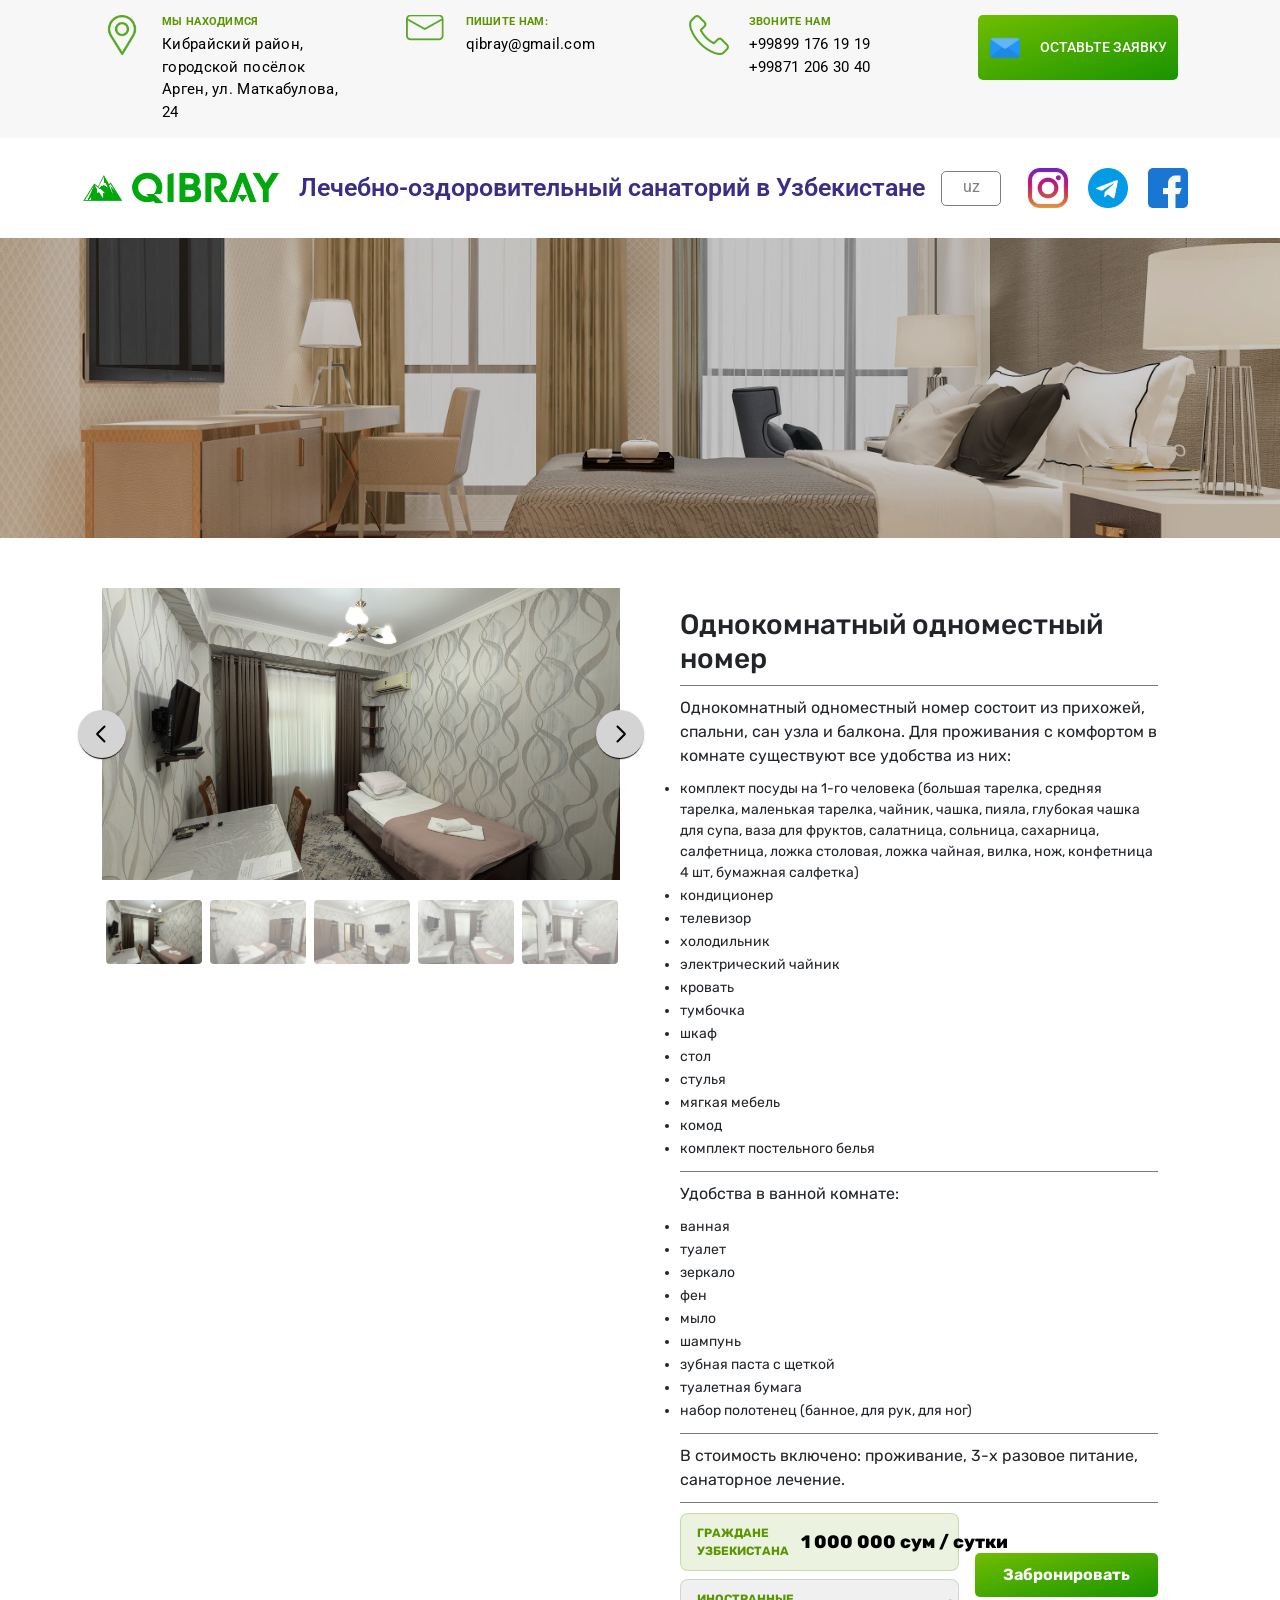
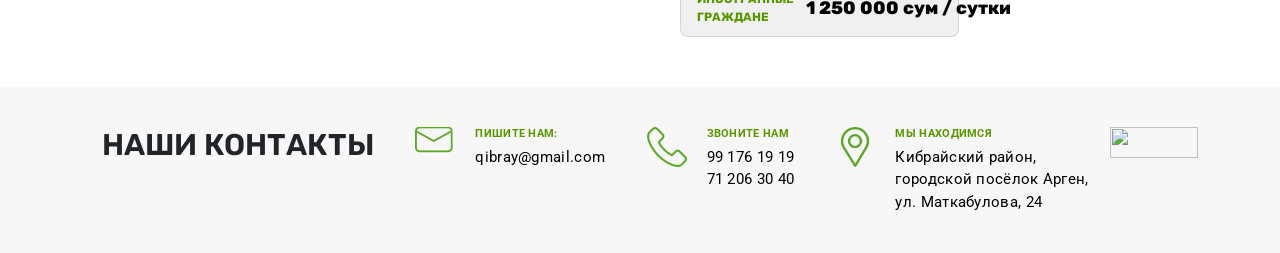
==== commit 3d1e8f42: "Обновление фото и удаление ипотерапии" ====
--- a/html/1lux.html
+++ b/html/1lux.html
@@ -157,27 +157,56 @@
                 <div class="nomer">
                     <div class="nomer_carousel" style="position:sticky; top: 20px;">
                         <div id="mainCarousel" class="carousel w-10/12 max-w-5xl mx-auto">
-                            <div class="carousel__slide" data-src="img/1plux.png" data-fancybox="gallery"
-                                data-caption="">
-                                <img src="img/1plux.png" />
-                            </div>
-                            <div class="carousel__slide" data-src="img/2plux.jpg" data-fancybox="gallery"
+                            <div class="carousel__slide" data-src="img/1plux.jpg"
+                                data-fancybox="gallery"
+                                data-caption="">
+                                <img src="img/1plux.jpg" />
+                            </div>
+                            <div class="carousel__slide" data-src="img/2plux.jpg"
+                                data-fancybox="gallery"
                                 data-caption="">
                                 <img src="img/2plux.jpg" />
                             </div>
-                            <div class="carousel__slide" data-src="img/3plux.jpg" data-fancybox="gallery"
+                            <div class="carousel__slide" data-src="img/3plux.jpg"
+                                data-fancybox="gallery"
                                 data-caption="">
                                 <img src="img/3plux.jpg" />
                             </div>
-                            <div class="carousel__slide" data-src="img/4plux.jpg" data-fancybox="gallery"
+                            <div class="carousel__slide" data-src="img/4plux.jpg"
+                                data-fancybox="gallery"
                                 data-caption="">
                                 <img src="img/4plux.jpg" />
                             </div>
+                            <div class="carousel__slide" data-src="img/5plux.jpg"
+                                data-fancybox="gallery"
+                                data-caption="">
+                                <img src="img/5plux.jpg" />
+                            </div>
+                            <div class="carousel__slide" data-src="img/6plux.jpg"
+                                data-fancybox="gallery"
+                                data-caption="">
+                                <img src="img/6plux.jpg" />
+                            </div>
+                            <div class="carousel__slide" data-src="img/7plux.jpg"
+                                data-fancybox="gallery"
+                                data-caption="">
+                                <img src="img/7plux.jpg" />
+                            </div>
+                            <div class="carousel__slide" data-src="img/8plux.jpg"
+                                data-fancybox="gallery"
+                                data-caption="">
+                                <img src="img/8plux.jpg" />
+                            </div>
+                            <div class="carousel__slide" data-src="img/9plux.jpg"
+                                data-fancybox="gallery"
+                                data-caption="">
+                                <img src="img/9plux.jpg" />
+                            </div>
                         </div>
 
                         <div id="thumbCarousel" class="carousel max-w-xl mx-auto">
                             <div class="carousel__slide">
-                                <img class="panzoom__content" src="img/1plux.png" />
+                                <img class="panzoom__content" src="img/1plux.jpg" />
                             </div>
                             <div class="carousel__slide">
                                 <img class="panzoom__content" src="img/2plux.jpg" />
@@ -187,6 +216,21 @@
                             </div>
                             <div class="carousel__slide">
                                 <img class="panzoom__content" src="img/4plux.jpg" />
+                            </div>
+                            <div class="carousel__slide">
+                                <img class="panzoom__content" src="img/5plux.jpg" />
+                            </div>
+                            <div class="carousel__slide">
+                                <img class="panzoom__content" src="img/6plux.jpg" />
+                            </div>
+                            <div class="carousel__slide">
+                                <img class="panzoom__content" src="img/7plux.jpg" />
+                            </div>
+                            <div class="carousel__slide">
+                                <img class="panzoom__content" src="img/8plux.jpg" />
+                            </div>
+                            <div class="carousel__slide">
+                                <img class="panzoom__content" src="img/9plux.jpg" />
                             </div>
                         </div>
                     </div>
